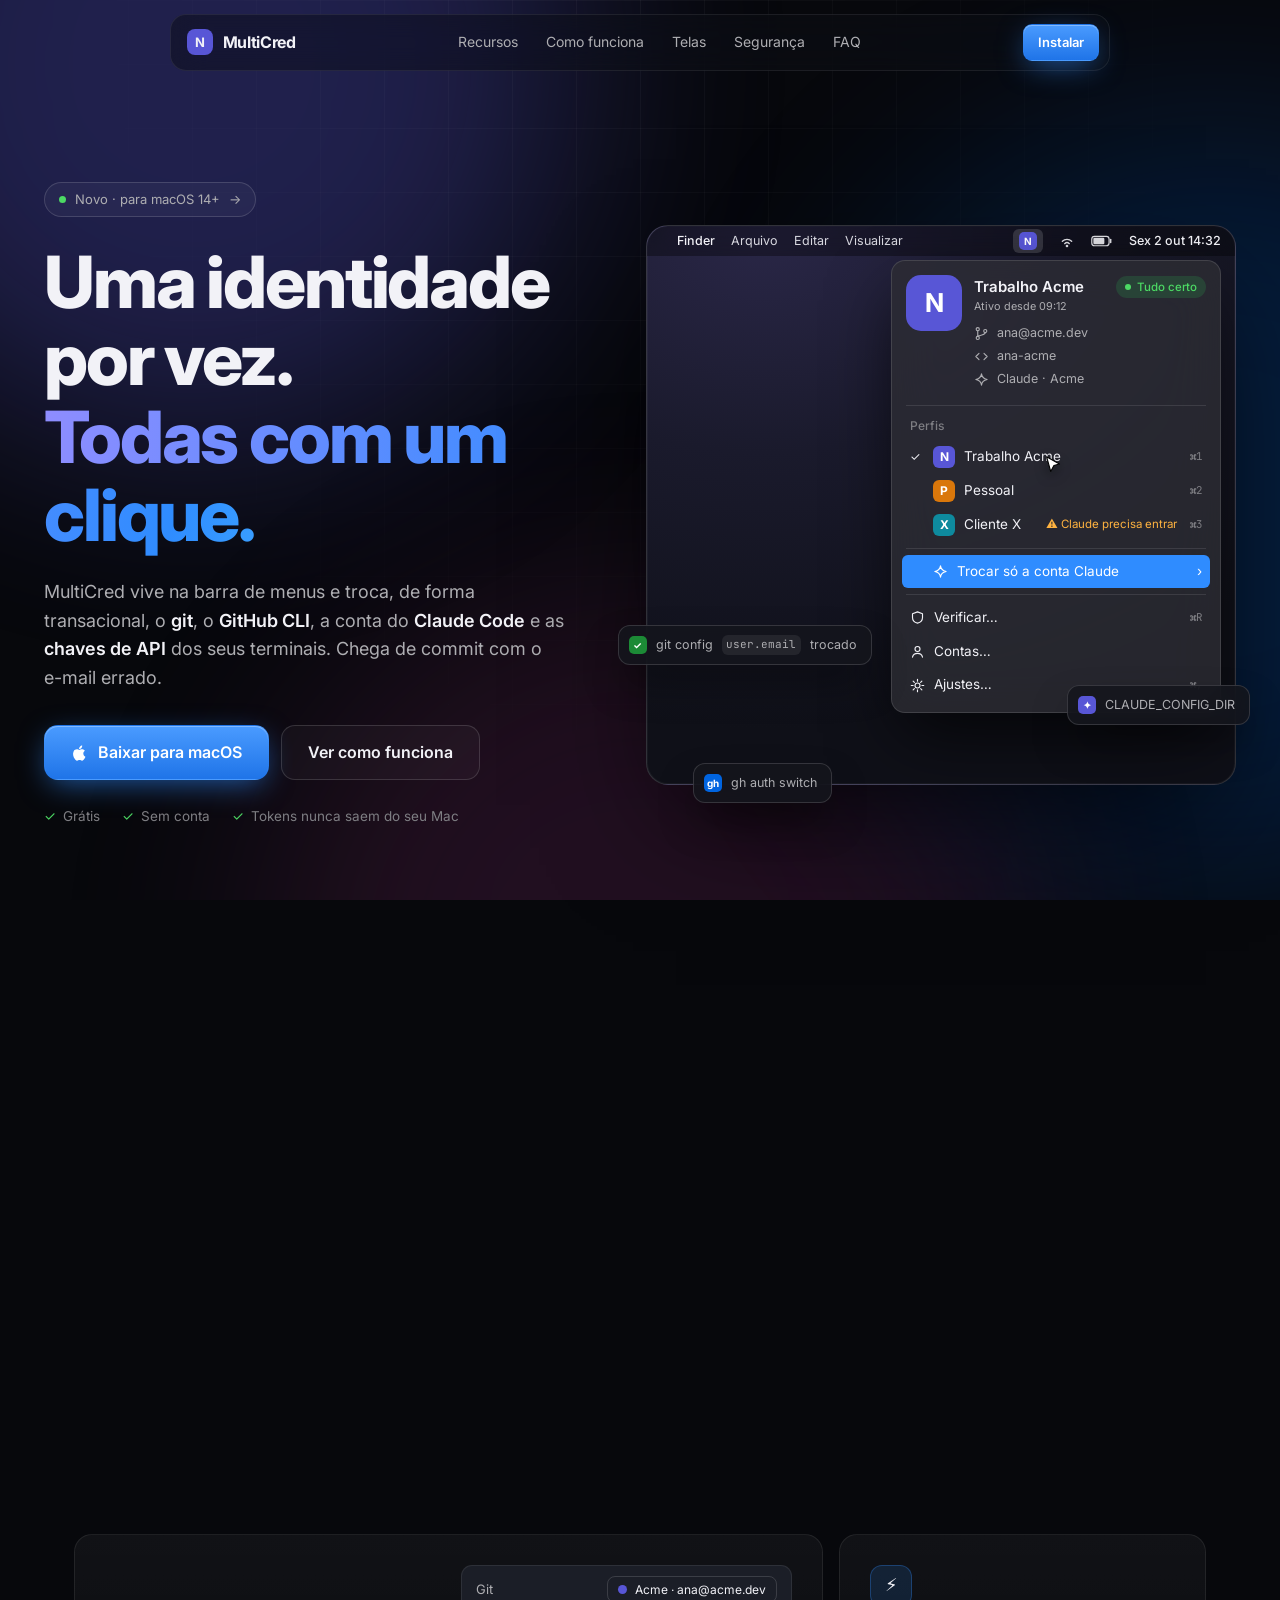
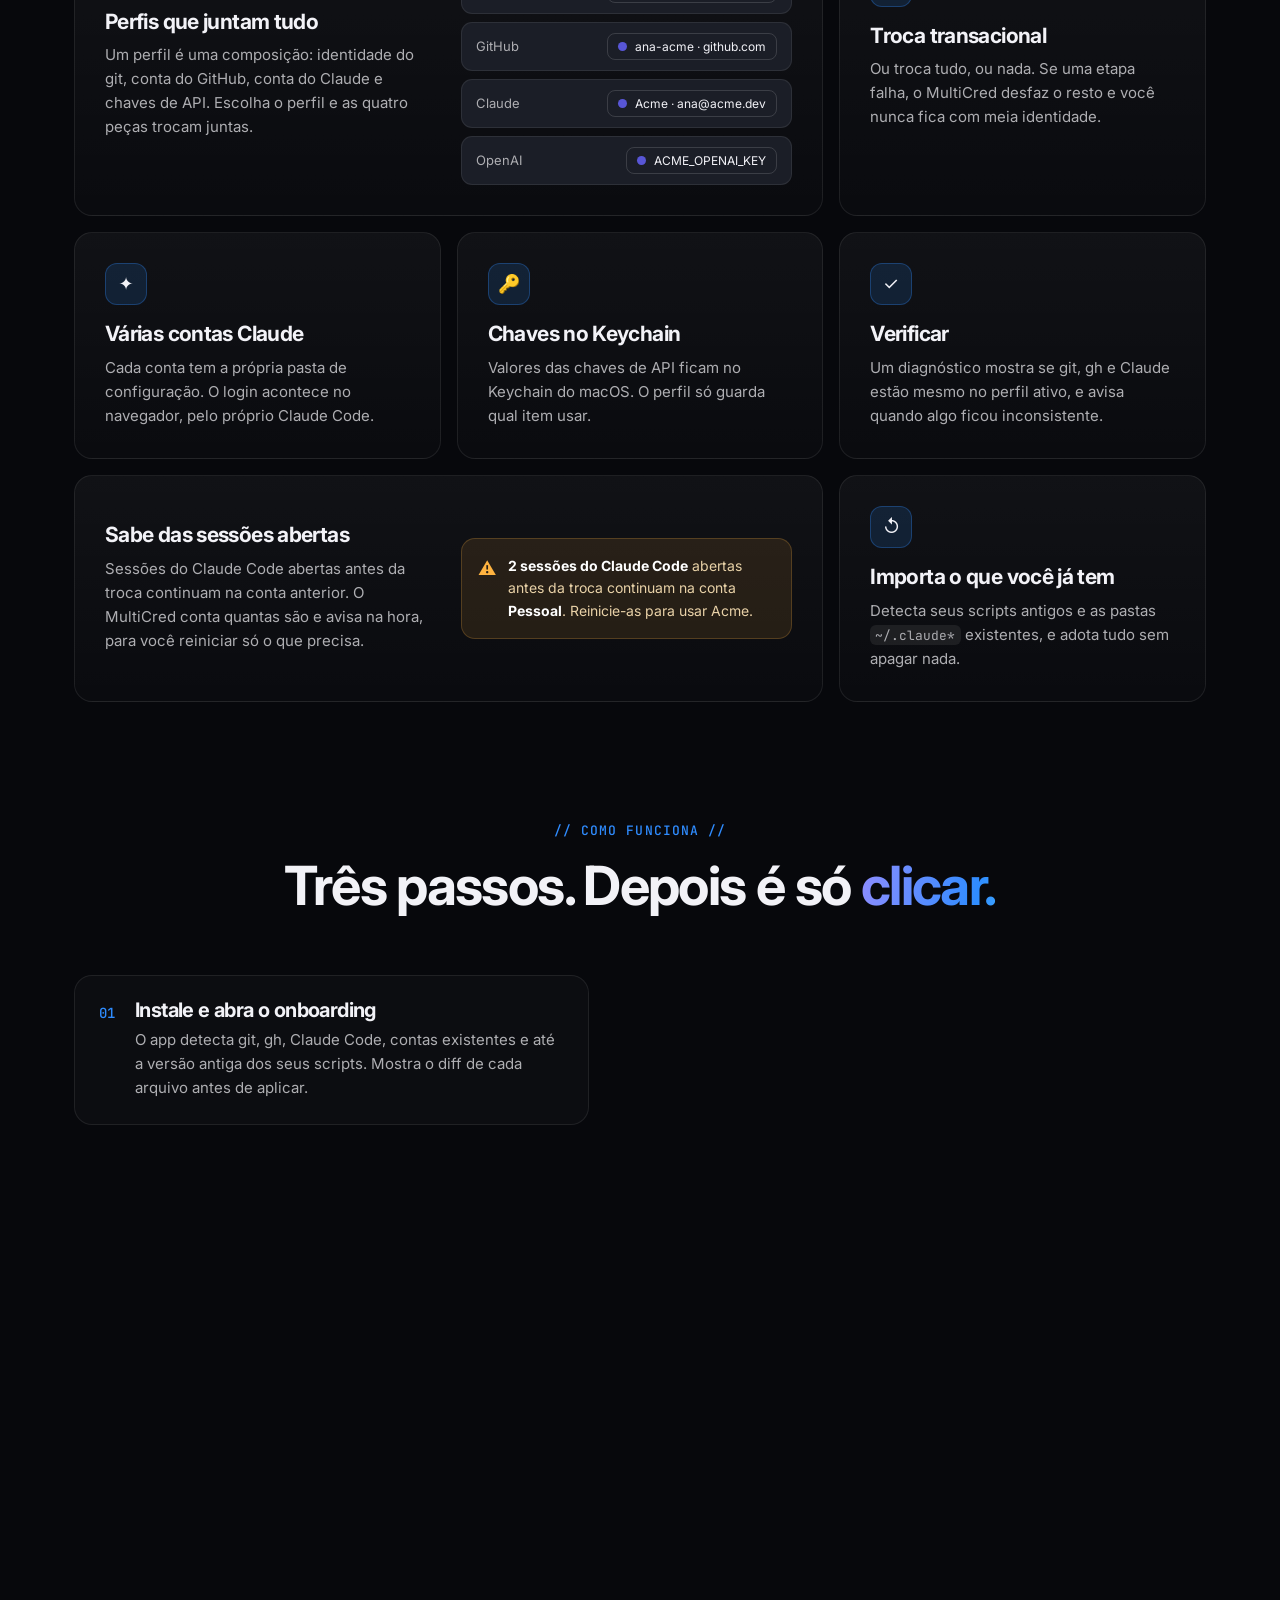
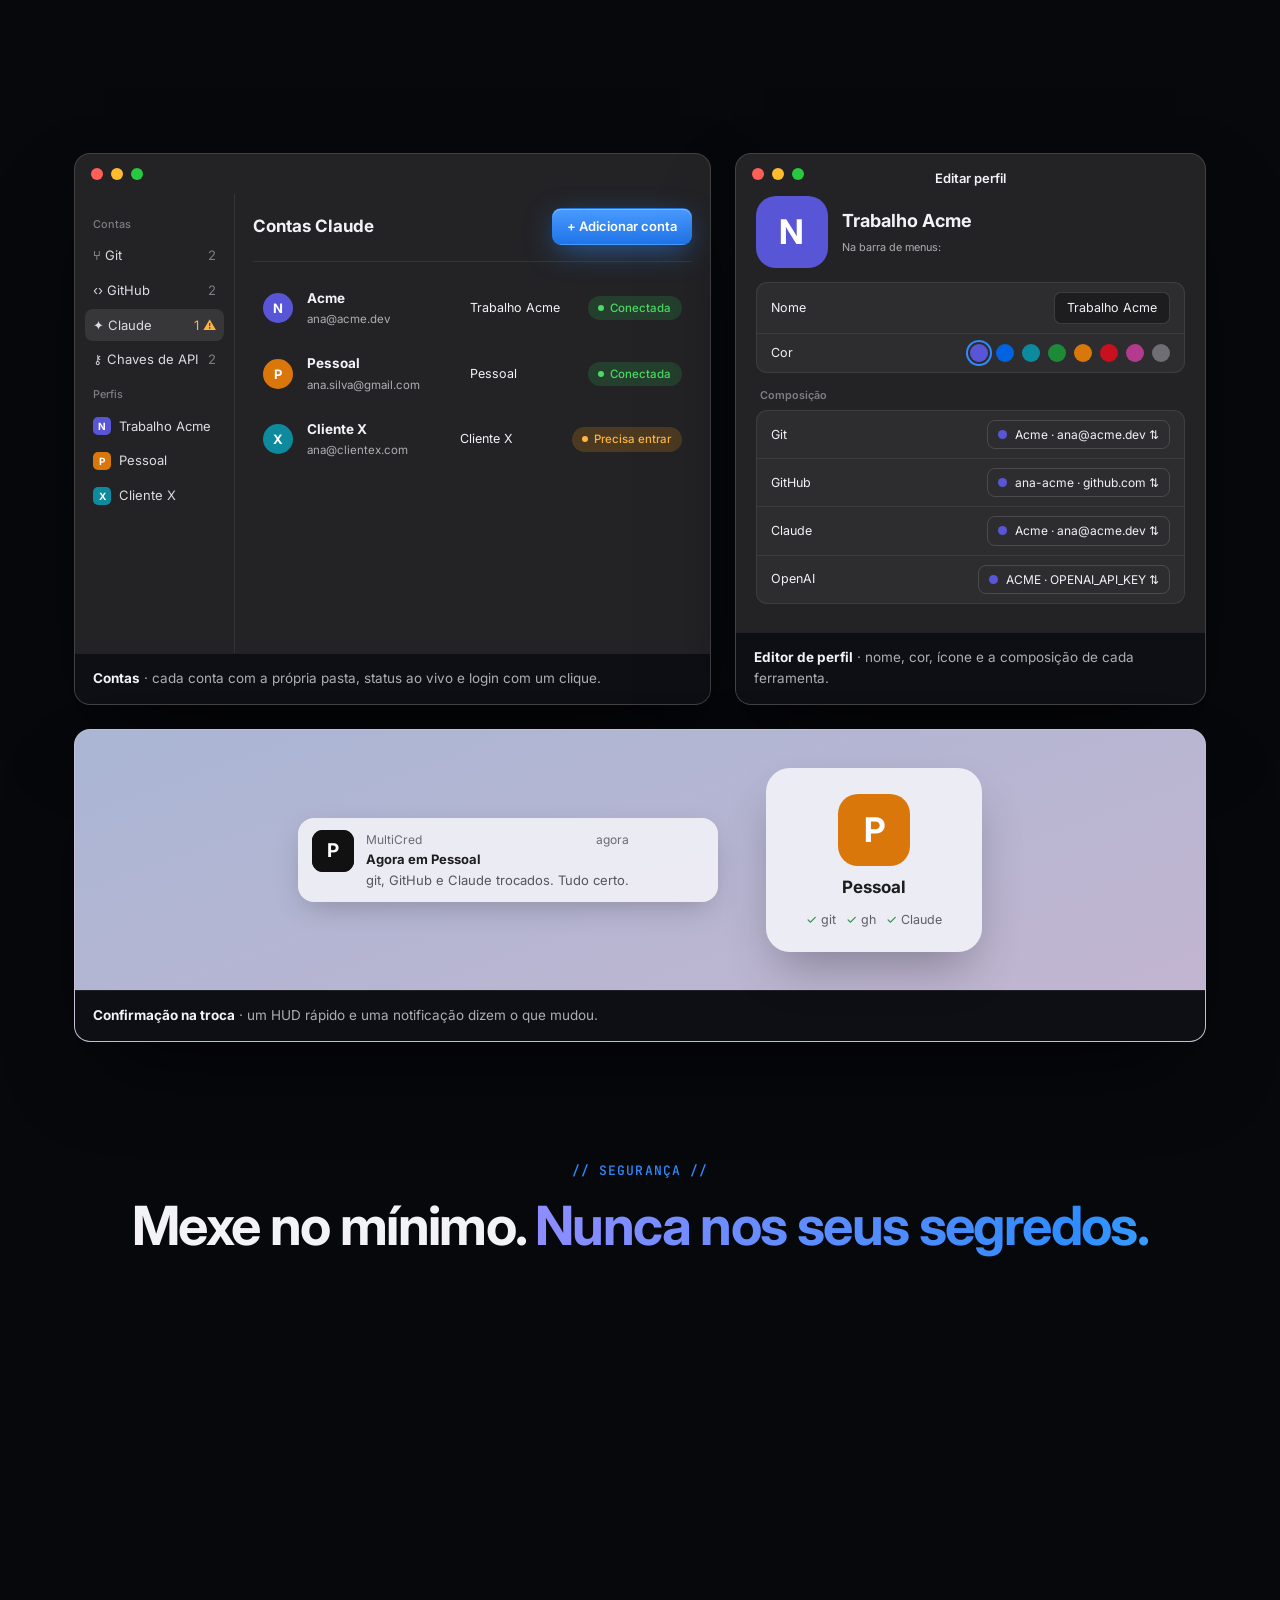
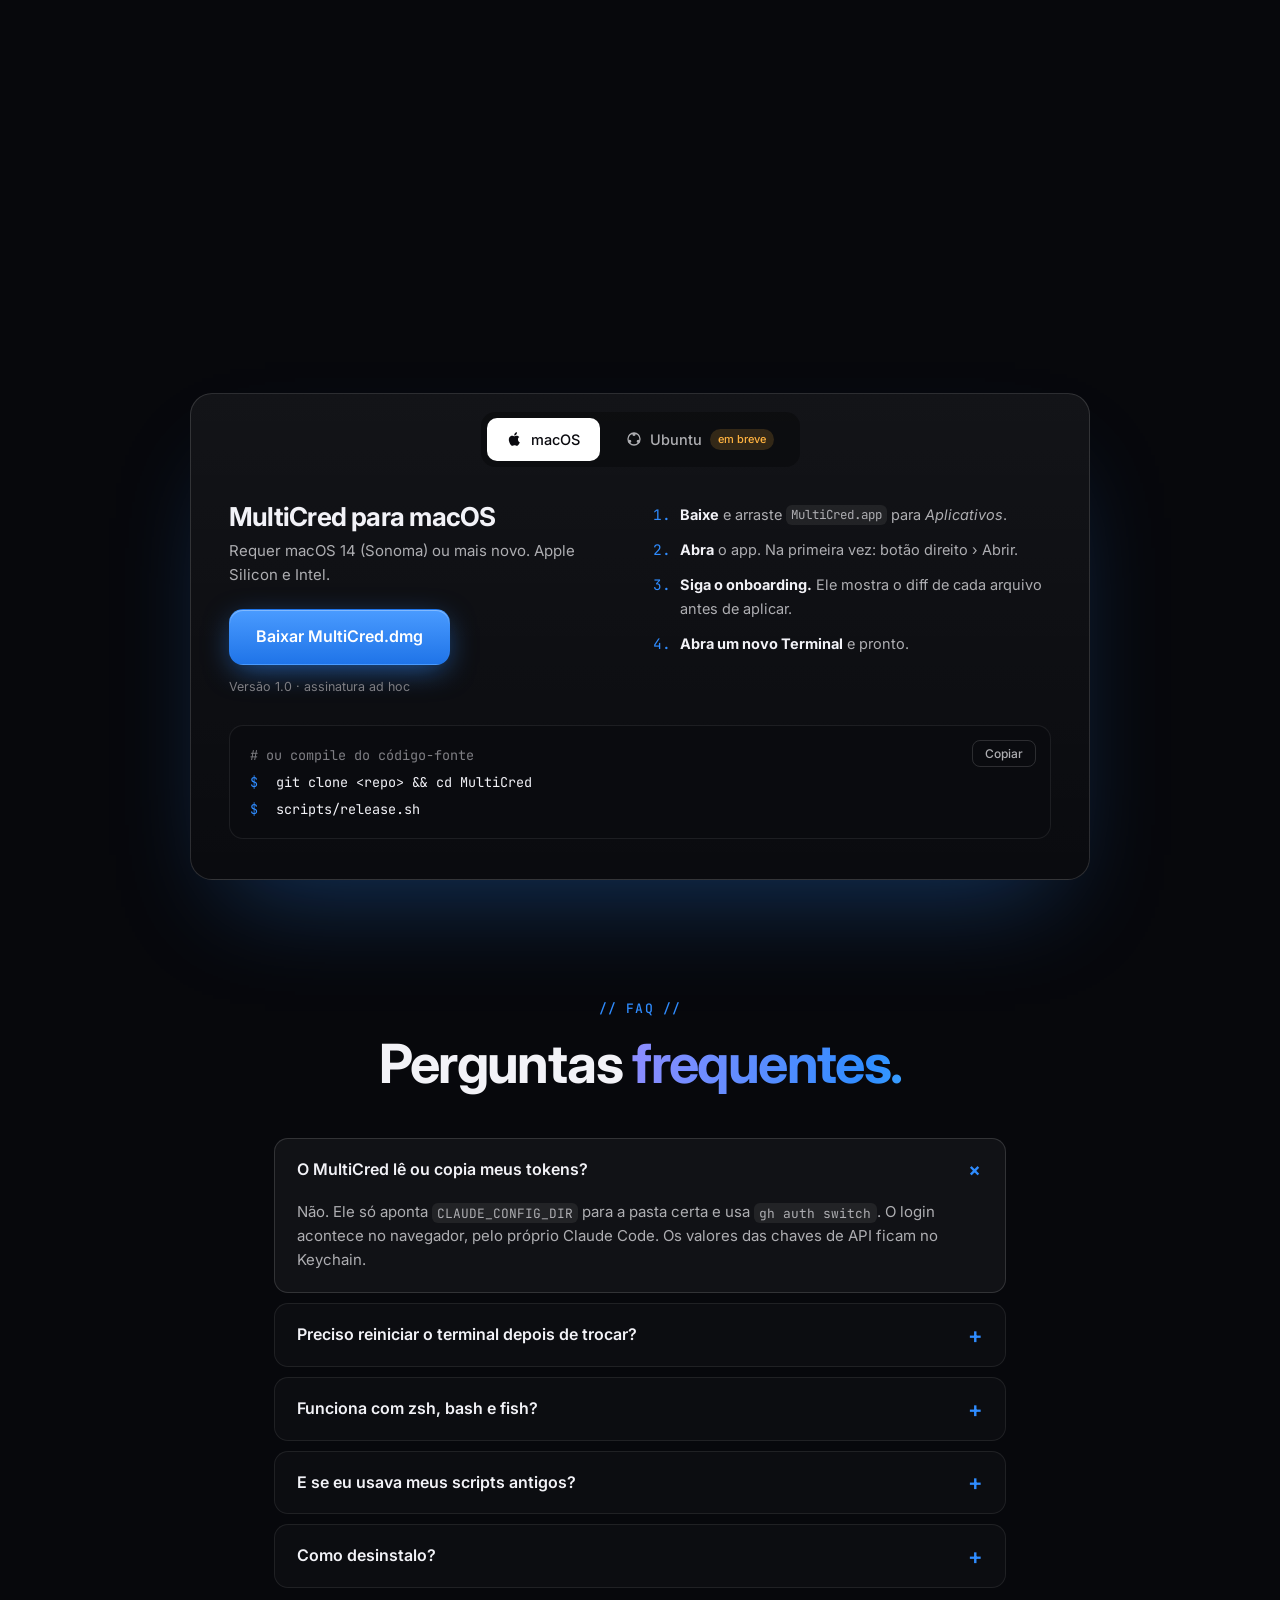
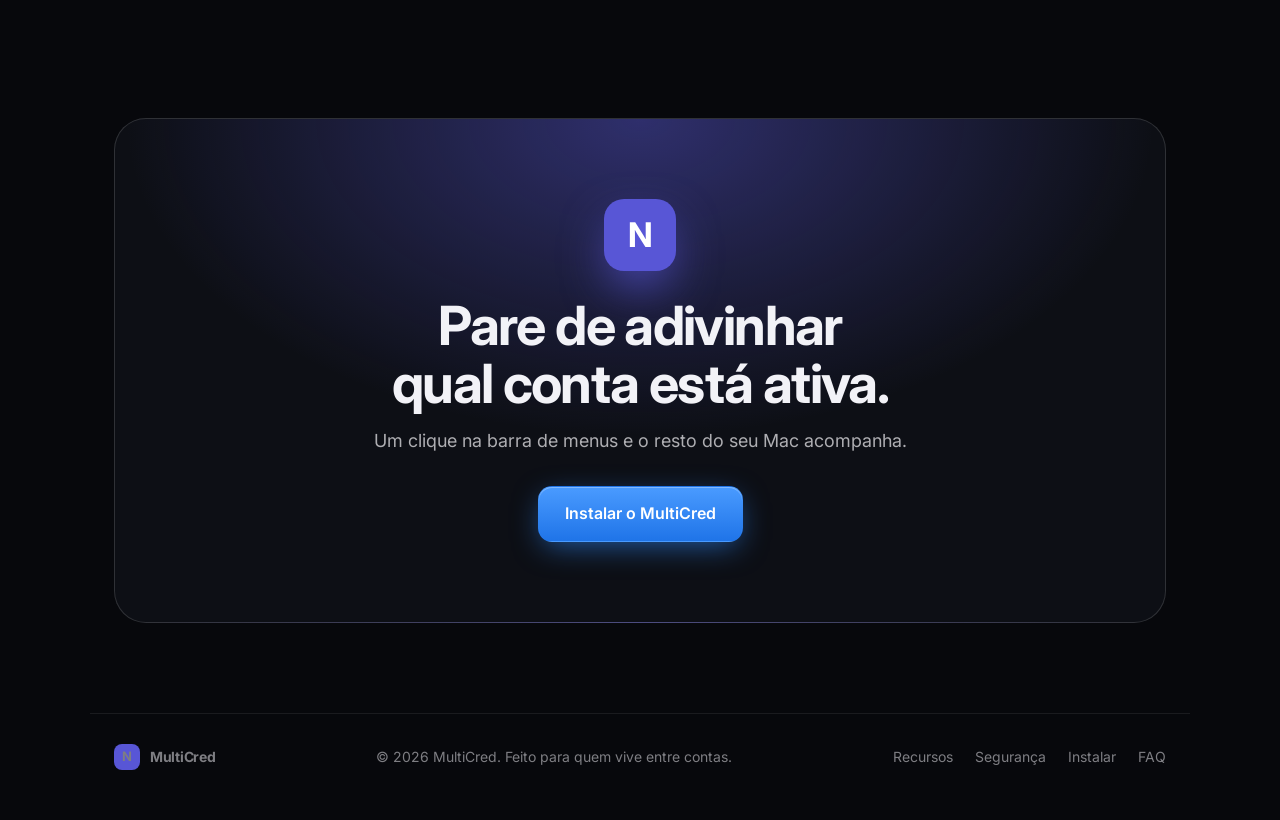
==== landing/v3-creative/index.html @ 0e68256b "Document dev-based PR flow, run CI on dev, only release from main" ====
<!doctype html>
<html lang="pt-BR">
<head>
<meta charset="utf-8">
<meta name="viewport" content="width=device-width, initial-scale=1">
<title>MultiCred — troque de identidade com um clique</title>
<meta name="description" content="App de barra de menus para macOS que troca, com um clique, o git, o GitHub CLI, o Claude Code e as chaves de API dos seus terminais.">
<meta name="theme-color" content="#07080c">
<link rel="icon" href="data:image/svg+xml,%3Csvg xmlns='http://www.w3.org/2000/svg' viewBox='0 0 32 32'%3E%3Crect width='32' height='32' rx='8' fill='%235856D6'/%3E%3Ctext x='16' y='22.5' font-family='Arial' font-weight='700' font-size='19' text-anchor='middle' fill='white'%3EM%3C/text%3E%3C/svg%3E">
<link rel="preconnect" href="https://fonts.googleapis.com">
<link rel="preconnect" href="https://fonts.gstatic.com" crossorigin>
<link href="https://fonts.googleapis.com/css2?family=Inter:wght@400;500;600;700;800&family=JetBrains+Mono:wght@400;500&display=swap" rel="stylesheet">
<link rel="stylesheet" href="styles.css">
</head>
<body>

<div class="aurora" aria-hidden="true"><i></i><i></i><i></i></div>
<div class="grid-bg" aria-hidden="true"></div>

<!-- NAV -->
<header class="nav" id="nav">
  <a class="brand" href="#top" aria-label="MultiCred">
    <span class="brand-mark" data-bind="badge">N</span>
    <span>MultiCred</span>
  </a>
  <nav class="nav-links" aria-label="Seções">
    <a href="#recursos">Recursos</a>
    <a href="#como-funciona">Como funciona</a>
    <a href="#telas">Telas</a>
    <a href="#seguranca">Segurança</a>
    <a href="#faq">FAQ</a>
  </nav>
  <a class="btn btn-sm btn-primary" href="#instalar">Instalar</a>
</header>

<main id="top">

<!-- HERO -->
<section class="hero">
  <div class="hero-copy reveal">
    <a class="pill" href="#instalar"><span class="dot"></span> Novo · para macOS 14+ <span class="arrow">→</span></a>
    <h1>Uma identidade por vez.<br><span class="grad">Todas com um clique.</span></h1>
    <p class="lead">MultiCred vive na barra de menus e troca, de forma transacional, o <b>git</b>, o <b>GitHub CLI</b>, a conta do <b>Claude Code</b> e as <b>chaves de API</b> dos seus terminais. Chega de commit com o e-mail errado.</p>
    <div class="cta-row">
      <a class="btn btn-primary btn-lg" href="#instalar"><svg width="18" height="18" viewBox="0 0 24 24" fill="currentColor" aria-hidden="true"><path d="M16.4 12.6c0-2.4 2-3.5 2.1-3.6-1.2-1.7-3-1.9-3.6-2-1.5-.2-3 .9-3.8.9-.8 0-2-.9-3.3-.9-1.7 0-3.3 1-4.2 2.5-1.8 3.1-.5 7.7 1.3 10.2.9 1.2 1.9 2.6 3.2 2.5 1.3-.1 1.8-.8 3.3-.8s2 .8 3.3.8c1.4 0 2.3-1.2 3.100-2.4 1-1.400 1.400-2.800 1.400-2.900-.1 0-2.800-1.100-2.800-4.300zM13.900 5.200c.7-.8 1.200-2 1-3.200-1 0-2.300.7-3 1.500-.7.700-1.200 1.900-1.100 3.100 1.200.1 2.400-.6 3.100-1.400z"/></svg> Baixar para macOS</a>
      <a class="btn btn-ghost btn-lg" href="#como-funciona">Ver como funciona</a>
    </div>
    <ul class="hero-meta">
      <li>Grátis</li><li>Sem conta</li><li>Tokens nunca saem do seu Mac</li>
    </ul>
  </div>

  <!-- Menubar mockup -->
  <div class="stage reveal" style="--d:.15s">
    <div class="desk" id="desk">
      <div class="menubar">
        <span class="mb-left"><b></b>Finder<span>Arquivo</span><span>Editar</span><span>Visualizar</span></span>
        <span class="mb-right">
          <span class="mb-item active" data-bind="badge-bg"><i class="badge sm" data-bind="badge">N</i></span>
          <svg width="16" height="16" viewBox="0 0 24 24" fill="none" stroke="currentColor" stroke-width="2" stroke-linecap="round"><path d="M5 12.5a10 10 0 0 1 14 0M8.5 16a5 5 0 0 1 7 0"/><circle cx="12" cy="19.5" r="1" fill="currentColor"/></svg>
          <svg width="22" height="16" viewBox="0 0 28 16" fill="none" stroke="currentColor"><rect x="1" y="2" width="22" height="12" rx="3.500" stroke-width="1.500"/><rect x="3" y="4" width="14" height="8" rx="1.500" fill="currentColor" stroke="none"/><path d="M25 6v4" stroke-width="2" stroke-linecap="round"/></svg>
          <span class="clock">Sex 2 out 14:32</span>
        </span>
      </div>

      <div class="menu" role="menu" aria-label="Menu do MultiCred (demonstração)">
        <div class="menu-head">
          <i class="badge lg" data-bind="badge">N</i>
          <div class="mh-info">
            <div class="mh-top"><b data-bind="name">Trabalho Acme</b><span class="ok"><i></i>Tudo certo</span></div>
            <small data-bind="since">Ativo desde 09:12</small>
            <ul class="mh-list">
              <li><svg viewBox="0 0 24 24"><circle cx="6" cy="5" r="2.500"/><circle cx="6" cy="19" r="2.500"/><circle cx="18" cy="8" r="2.500"/><path d="M6 7.500v9M18 10.500c0 4-6 3-12 6"/></svg><span data-bind="email">ana@acme.dev</span></li>
              <li><svg viewBox="0 0 24 24"><path d="m8 7-5 5 5 5M16 7l5 5-5 5"/></svg><span data-bind="gh">ana-acme</span></li>
              <li><svg viewBox="0 0 24 24"><path d="M12 3c.6 5 3.400 7.800 9 9-5.600 1.200-8.400 4-9 9-.6-5-3.400-7.800-9-9 5.600-1.200 8.400-4 9-9z"/></svg><span data-bind="claude">Claude · Acme</span></li>
            </ul>
          </div>
        </div>
        <div class="menu-sep"></div>
        <div class="menu-label">Perfis</div>
        <button class="mi" data-profile="0"><span class="chk">✓</span><i class="badge" style="--c:#5856D6">N</i><span class="mi-t">Trabalho Acme</span><kbd>⌘1</kbd></button>
        <button class="mi" data-profile="1"><span class="chk">✓</span><i class="badge" style="--c:#D9770B">P</i><span class="mi-t">Pessoal</span><kbd>⌘2</kbd></button>
        <button class="mi" data-profile="2"><span class="chk">✓</span><i class="badge" style="--c:#0E8A9E">X</i><span class="mi-t">Cliente X</span><em class="warn">⚠ Claude precisa entrar</em><kbd>⌘3</kbd></button>
        <div class="menu-sep"></div>
        <div class="mi hl"><svg viewBox="0 0 24 24"><path d="M12 3c.6 5 3.400 7.800 9 9-5.600 1.200-8.400 4-9 9-.6-5-3.400-7.800-9-9 5.600-1.200 8.400-4 9-9z"/></svg><span class="mi-t">Trocar só a conta Claude</span><span>›</span></div>
        <div class="menu-sep"></div>
        <div class="mi"><svg viewBox="0 0 24 24"><path d="M12 3 4 6v6c0 5 3.500 8 8 9 4.500-1 8-4 8-9V6z"/></svg><span class="mi-t">Verificar…</span><kbd>⌘R</kbd></div>
        <div class="mi"><svg viewBox="0 0 24 24"><circle cx="12" cy="8" r="4"/><path d="M4 21c1-4 4-6 8-6s7 2 8 6"/></svg><span class="mi-t">Contas…</span></div>
        <div class="mi"><svg viewBox="0 0 24 24"><circle cx="12" cy="12" r="4"/><path d="M12 2v3M12 19v3M2 12h3M19 12h3M5 5l2 2M17 17l2 2M5 19l2-2M17 7l2-2"/></svg><span class="mi-t">Ajustes…</span><kbd>⌘,</kbd></div>
      </div>

      <div class="hud" id="hud" aria-hidden="true">
        <i class="badge xl" data-bind="badge">N</i>
        <b data-bind="name">Trabalho Acme</b>
        <div class="hud-ticks"><span>✓ git</span><span>✓ gh</span><span>✓ Claude</span></div>
      </div>
      <div class="cursor" id="cursor" aria-hidden="true"><svg width="22" height="22" viewBox="0 0 24 24"><path d="M5 3l14 8-6 1.500L9.500 19z" fill="#fff" stroke="#000" stroke-width="1.200" stroke-linejoin="round"/></svg></div>
    </div>
    <div class="float f1"><i class="badge sm" style="--c:#1C8A36">✓</i> git config <code>user.email</code> trocado</div>
    <div class="float f2"><i class="badge sm" style="--c:#0064E0">gh</i> gh auth switch</div>
    <div class="float f3"><i class="badge sm" style="--c:#5856D6">✦</i> CLAUDE_CONFIG_DIR</div>
  </div>
</section>

<!-- MARQUEE -->
<section class="marquee reveal" aria-label="Integra com">
  <p>Troca em um só gesto, em tudo que você já usa</p>
  <div class="track">
    <div class="row">
      <span>git</span><span>GitHub CLI</span><span>Claude Code</span><span>OpenAI</span><span>Gemini</span><span>Keychain</span><span>zsh</span><span>bash</span><span>fish</span>
      <span>git</span><span>GitHub CLI</span><span>Claude Code</span><span>OpenAI</span><span>Gemini</span><span>Keychain</span><span>zsh</span><span>bash</span><span>fish</span>
    </div>
  </div>
</section>

<!-- STATS -->
<section class="stats reveal">
  <div><b data-count="1">0</b><span>clique para trocar tudo</span></div>
  <div><b data-count="4">0</b><span>ferramentas sincronizadas</span></div>
  <div><b data-count="0">0</b><span>tokens lidos ou copiados</span></div>
  <div><b data-count="157">0</b><span>testes automatizados</span></div>
</section>

<!-- FEATURES / BENTO -->
<section class="section" id="recursos">
  <div class="eyebrow reveal">// Recursos //</div>
  <h2 class="reveal">Tudo que muda quando você muda de contexto,<br><span class="grad">muda junto.</span></h2>

  <div class="bento">
    <article class="card span2 reveal spot">
      <div class="card-text">
        <h3>Perfis que juntam tudo</h3>
        <p>Um perfil é uma composição: identidade do git, conta do GitHub, conta do Claude e chaves de API. Escolha o perfil e as quatro peças trocam juntas.</p>
      </div>
      <div class="mini-compose">
        <div class="mc-row"><span>Git</span><em><i style="--c:#5856D6"></i> Acme · ana@acme.dev</em></div>
        <div class="mc-row"><span>GitHub</span><em><i style="--c:#5856D6"></i> ana-acme · github.com</em></div>
        <div class="mc-row"><span>Claude</span><em><i style="--c:#5856D6"></i> Acme · ana@acme.dev</em></div>
        <div class="mc-row"><span>OpenAI</span><em><i style="--c:#5856D6"></i> ACME_OPENAI_KEY</em></div>
      </div>
    </article>

    <article class="card reveal spot" style="--d:.08s">
      <div class="ico">⚡</div>
      <h3>Troca transacional</h3>
      <p>Ou troca tudo, ou nada. Se uma etapa falha, o MultiCred desfaz o resto e você nunca fica com meia identidade.</p>
    </article>

    <article class="card reveal spot" style="--d:.04s">
      <div class="ico">✦</div>
      <h3>Várias contas Claude</h3>
      <p>Cada conta tem a própria pasta de configuração. O login acontece no navegador, pelo próprio Claude Code.</p>
    </article>

    <article class="card reveal spot" style="--d:.08s">
      <div class="ico">🔑</div>
      <h3>Chaves no Keychain</h3>
      <p>Valores das chaves de API ficam no Keychain do macOS. O perfil só guarda qual item usar.</p>
    </article>

    <article class="card reveal spot" style="--d:.12s">
      <div class="ico">✓</div>
      <h3>Verificar</h3>
      <p>Um diagnóstico mostra se git, gh e Claude estão mesmo no perfil ativo, e avisa quando algo ficou inconsistente.</p>
    </article>

    <article class="card span2 reveal spot">
      <div class="card-text">
        <h3>Sabe das sessões abertas</h3>
        <p>Sessões do Claude Code abertas antes da troca continuam na conta anterior. O MultiCred conta quantas são e avisa na hora, para você reiniciar só o que precisa.</p>
      </div>
      <div class="mini-warn"><span>⚠</span><p><b>2 sessões do Claude Code</b> abertas antes da troca continuam na conta <b>Pessoal</b>. Reinicie-as para usar Acme.</p></div>
    </article>
    <article class="card reveal spot" style="--d:.12s">
      <div class="ico">↺</div>
      <h3>Importa o que você já tem</h3>
      <p>Detecta seus scripts antigos e as pastas <code>~/.claude*</code> existentes, e adota tudo sem apagar nada.</p>
    </article>
  </div>
</section>

<!-- HOW IT WORKS -->
<section class="section" id="como-funciona">
  <div class="eyebrow reveal">// Como funciona //</div>
  <h2 class="reveal">Três passos. Depois é só <span class="grad">clicar.</span></h2>

  <div class="steps">
    <div class="steps-list">
      <div class="step reveal" data-step="0">
        <span class="n">01</span>
        <div><h3>Instale e abra o onboarding</h3><p>O app detecta git, gh, Claude Code, contas existentes e até a versão antiga dos seus scripts. Mostra o diff de cada arquivo antes de aplicar.</p></div>
      </div>
      <div class="step reveal" data-step="1" style="--d:.06s">
        <span class="n">02</span>
        <div><h3>Monte seus perfis</h3><p>Dê nome, cor e ícone. Escolha qual git, GitHub, Claude e chave de API entram em cada perfil.</p></div>
      </div>
      <div class="step reveal" data-step="2" style="--d:.12s">
        <span class="n">03</span>
        <div><h3>Troque na barra de menus</h3><p>Clique no perfil ou use <kbd>⌘1</kbd> <kbd>⌘2</kbd> <kbd>⌘3</kbd>. Abra um terminal novo e tudo já está na identidade certa.</p></div>
      </div>
    </div>

    <div class="term reveal" style="--d:.1s">
      <div class="term-bar"><i></i><i></i><i></i><span>zsh — ~/projetos</span></div>
      <div class="term-body" id="term" aria-live="off">
        <p><span class="pr">❯</span> git config user.email</p>
        <p class="out" data-bind="email">ana@acme.dev</p>
        <p><span class="pr">❯</span> gh auth status</p>
        <p class="out"><span class="g">✓</span> Logged in as <b data-bind="gh">ana-acme</b></p>
        <p><span class="pr">❯</span> echo $CLAUDE_CONFIG_DIR</p>
        <p class="out" data-bind="dir">~/.claude-acme</p>
        <p><span class="pr">❯</span> <span class="caret"></span></p>
      </div>
      <div class="term-tabs" role="tablist" aria-label="Escolher perfil na demonstração">
        <button data-profile="0" class="tab"><i style="--c:#5856D6"></i>Trabalho</button>
        <button data-profile="1" class="tab"><i style="--c:#D9770B"></i>Pessoal</button>
        <button data-profile="2" class="tab"><i style="--c:#0E8A9E"></i>Cliente X</button>
      </div>
    </div>
  </div>
</section>

<!-- SCREENS -->
<section class="section" id="telas">
  <div class="eyebrow reveal">// As telas //</div>
  <h2 class="reveal">Nativo, rápido e <span class="grad">com cara de Mac.</span></h2>
  <p class="sub reveal">Uma janela só, que avança e volta. Nada de sheets ou janelas soltas para cada passo.</p>

  <div class="shots">
    <!-- Contas -->
    <figure class="win tilt reveal">
      <div class="win-bar"><i class="r"></i><i class="y"></i><i class="g"></i></div>
      <div class="win-body contas">
        <aside>
          <small>Contas</small>
          <a>⑂ Git <em>2</em></a><a>‹› GitHub <em>2</em></a><a class="on">✦ Claude <em class="w">1 ⚠</em></a><a>⚷ Chaves de API <em>2</em></a>
          <small>Perfis</small>
          <a><i class="badge sm" style="--c:#5856D6">N</i> Trabalho Acme</a><a><i class="badge sm" style="--c:#D9770B">P</i> Pessoal</a><a><i class="badge sm" style="--c:#0E8A9E">X</i> Cliente X</a>
        </aside>
        <section>
          <header><b>Contas Claude</b><span class="btn btn-sm btn-primary">+ Adicionar conta</span></header>
          <div class="trow"><i class="av" style="--c:#5856D6">N</i><div><b>Acme</b><small>ana@acme.dev</small></div><span>Trabalho Acme</span><code>claude/acme</code><span class="st ok"><i></i>Conectada</span></div>
          <div class="trow"><i class="av" style="--c:#D9770B">P</i><div><b>Pessoal</b><small>ana.silva@gmail.com</small></div><span>Pessoal</span><code>claude/pessoal</code><span class="st ok"><i></i>Conectada</span></div>
          <div class="trow"><i class="av" style="--c:#0E8A9E">X</i><div><b>Cliente X</b><small>ana@clientex.com</small></div><span>Cliente X</span><code>claude/cliente-x</code><span class="st warn"><i></i>Precisa entrar</span></div>
        </section>
      </div>
      <figcaption><b>Contas</b> · cada conta com a própria pasta, status ao vivo e login com um clique.</figcaption>
    </figure>

    <!-- Editor -->
    <figure class="win tilt reveal" style="--d:.1s">
      <div class="win-bar"><i class="r"></i><i class="y"></i><i class="g"></i><span>Editar perfil</span></div>
      <div class="win-body editor">
        <div class="ed-head"><i class="badge xl" style="--c:#5856D6">N</i><div><b>Trabalho Acme</b><small>Na barra de menus:</small></div></div>
        <div class="ed-group">
          <div class="ed-row"><span>Nome</span><em class="field">Trabalho Acme</em></div>
          <div class="ed-row"><span>Cor</span><div class="swatches"><i style="--c:#5856D6" class="sel"></i><i style="--c:#0064E0"></i><i style="--c:#0E8A9E"></i><i style="--c:#1C8A36"></i><i style="--c:#D9770B"></i><i style="--c:#C8101E"></i><i style="--c:#B23A8F"></i><i style="--c:#6E6E73"></i></div></div>
        </div>
        <small class="ed-label">Composição</small>
        <div class="ed-group">
          <div class="ed-row"><span>Git</span><em class="sel-box"><i style="--c:#5856D6"></i>Acme · ana@acme.dev ⇅</em></div>
          <div class="ed-row"><span>GitHub</span><em class="sel-box"><i style="--c:#5856D6"></i>ana-acme · github.com ⇅</em></div>
          <div class="ed-row"><span>Claude</span><em class="sel-box"><i style="--c:#5856D6"></i>Acme · ana@acme.dev ⇅</em></div>
          <div class="ed-row"><span>OpenAI</span><em class="sel-box"><i style="--c:#5856D6"></i>ACME · OPENAI_API_KEY ⇅</em></div>
        </div>
      </div>
      <figcaption><b>Editor de perfil</b> · nome, cor, ícone e a composição de cada ferramenta.</figcaption>
    </figure>

    <!-- HUD -->
    <figure class="win hudshot tilt reveal" style="--d:.2s">
      <div class="hud-demo">
        <div class="notif"><i class="badge lg" style="--c:#D9770B">P</i><div><small>MultiCred <em>agora</em></small><b>Agora em Pessoal</b><span>git, GitHub e Claude trocados. Tudo certo.</span></div></div>
        <div class="hud-card"><i class="badge xl" style="--c:#D9770B">P</i><b>Pessoal</b><div class="hud-ticks"><span>✓ git</span><span>✓ gh</span><span>✓ Claude</span></div></div>
      </div>
      <figcaption><b>Confirmação na troca</b> · um HUD rápido e uma notificação dizem o que mudou.</figcaption>
    </figure>
  </div>
</section>

<!-- SECURITY -->
<section class="section" id="seguranca">
  <div class="eyebrow reveal">// Segurança //</div>
  <h2 class="reveal">Mexe no mínimo. <span class="grad">Nunca nos seus segredos.</span></h2>

  <div class="sec-grid">
    <div class="card reveal">
      <h3><span class="tick">✓</span> O que o app altera</h3>
      <ul class="clean">
        <li>Um bloco marcado <code># >>> MultiCred >>></code> no fim do <code>~/.zshrc</code>, bash e gitconfig</li>
        <li>A conta ativa do <code>gh</code>, via <code>gh auth switch</code></li>
        <li><code>CLAUDE_CONFIG_DIR</code> para apps gráficos</li>
        <li>Itens <code>app.multicred.apikey</code> no Keychain</li>
      </ul>
    </div>
    <div class="card reveal" style="--d:.08s">
      <h3><span class="tick no">✕</span> O que nunca toca</h3>
      <ul class="clean">
        <li>Tokens do Claude Code e do gh</li>
        <li>O conteúdo das pastas <code>~/.claude*</code></li>
        <li>O <code>hosts.yml</code> do gh (só via <code>gh</code>)</li>
        <li>Qualquer linha dos seus arquivos fora do bloco do MultiCred</li>
      </ul>
    </div>
    <div class="card span2 reveal" style="--d:.12s">
      <h3>🔒 Desinstalação limpa</h3>
      <p>Ajustes › Desinstalar remove só os blocos, o arquivo do fish, a variável do launchd, as chaves do Keychain e a pasta do app. Os backups vão para <code>MultiCred-backups-&lt;data&gt;</code> e suas contas continuam logadas nas próprias ferramentas.</p>
    </div>
  </div>
</section>

<!-- INSTALL -->
<section class="section" id="instalar">
  <div class="eyebrow reveal">// Instalação //</div>
  <h2 class="reveal">Instale em <span class="grad">menos de um minuto.</span></h2>

  <div class="install reveal">
    <div class="os-tabs" role="tablist">
      <button class="os on" role="tab" data-os="mac" aria-selected="true">
        <svg width="16" height="16" viewBox="0 0 24 24" fill="currentColor" aria-hidden="true"><path d="M16.4 12.6c0-2.4 2-3.5 2.1-3.6-1.2-1.7-3-1.9-3.6-2-1.5-.2-3 .9-3.8.9-.8 0-2-.9-3.3-.9-1.7 0-3.3 1-4.2 2.5-1.8 3.1-.5 7.7 1.3 10.2.9 1.2 1.9 2.6 3.2 2.5 1.3-.1 1.8-.8 3.3-.8s2 .8 3.3.8c1.4 0 2.3-1.2 3.1-2.4 1-1.4 1.4-2.8 1.4-2.9-.1 0-2.8-1.1-2.8-4.3zM13.9 5.2c.7-.8 1.2-2 1-3.2-1 0-2.300.7-3 1.500-.7.700-1.200 1.900-1.100 3.100 1.200.1 2.400-.6 3.100-1.400z"/></svg> macOS</button>
      <button class="os" role="tab" data-os="ubuntu" aria-selected="false">
        <svg width="16" height="16" viewBox="0 0 24 24" fill="none" stroke="currentColor" stroke-width="2" aria-hidden="true"><circle cx="12" cy="12" r="9"/><circle cx="12" cy="5" r="1.500" fill="currentColor"/><circle cx="5.500" cy="15.500" r="1.500" fill="currentColor"/><circle cx="18.500" cy="15.500" r="1.500" fill="currentColor"/></svg> Ubuntu <em>em breve</em></button>
    </div>

    <div class="os-panel on" id="os-mac">
      <div class="inst-left">
        <h3>MultiCred para macOS</h3>
        <p>Requer macOS 14 (Sonoma) ou mais novo. Apple Silicon e Intel.</p>
        <a class="btn btn-primary btn-lg" href="#" id="dl-mac">Baixar MultiCred.dmg</a>
        <small>Versão 1.0 · assinatura ad hoc</small>
      </div>
      <ol class="inst-steps">
        <li><b>Baixe</b> e arraste <code>MultiCred.app</code> para <em>Aplicativos</em>.</li>
        <li><b>Abra</b> o app. Na primeira vez: botão direito › Abrir.</li>
        <li><b>Siga o onboarding.</b> Ele mostra o diff de cada arquivo antes de aplicar.</li>
        <li><b>Abra um novo Terminal</b> e pronto.</li>
      </ol>
      <div class="code" data-copy="scripts/release.sh">
        <span># ou compile do código-fonte</span>
        <code><i>$</i> git clone &lt;repo&gt; &amp;&amp; cd MultiCred</code>
        <code><i>$</i> scripts/release.sh</code>
        <button class="copy" aria-label="Copiar comando">Copiar</button>
      </div>
    </div>

    <div class="os-panel" id="os-ubuntu">
      <div class="inst-left">
        <h3>MultiCred para Ubuntu</h3>
        <p>A versão para Linux está a caminho: ícone na bandeja e a mesma troca de git, gh, Claude e chaves.</p>
        <form class="wait" id="wait" novalidate>
          <input type="email" placeholder="seu@email.com" aria-label="E-mail para ser avisado" required>
          <button class="btn btn-primary">Me avise</button>
        </form>
        <small id="wait-msg">Sem spam. Um e-mail quando lançar.</small>
      </div>
      <div class="code" data-copy="sudo apt install multicred">
        <span># previsão, ainda não disponível</span>
        <code><i>$</i> sudo apt install multicred</code>
        <code><i>$</i> multicred switch pessoal</code>
        <button class="copy" aria-label="Copiar comando">Copiar</button>
      </div>
    </div>
  </div>
</section>

<!-- FAQ -->
<section class="section narrow" id="faq">
  <div class="eyebrow reveal">// FAQ //</div>
  <h2 class="reveal">Perguntas <span class="grad">frequentes.</span></h2>
  <div class="faq reveal">
    <details open><summary>O MultiCred lê ou copia meus tokens?</summary><p>Não. Ele só aponta <code>CLAUDE_CONFIG_DIR</code> para a pasta certa e usa <code>gh auth switch</code>. O login acontece no navegador, pelo próprio Claude Code. Os valores das chaves de API ficam no Keychain.</p></details>
    <details><summary>Preciso reiniciar o terminal depois de trocar?</summary><p>Abra um novo Terminal. Sessões do Claude Code já abertas continuam na conta anterior, e o app avisa quantas são.</p></details>
    <details><summary>Funciona com zsh, bash e fish?</summary><p>Sim. O app detecta o shell ativo e mostra os arquivos reais que vai alterar antes de aplicar.</p></details>
    <details><summary>E se eu usava meus scripts antigos?</summary><p>O onboarding detecta a versão antiga, oferece remover as linhas e importa as suas configurações.</p></details>
    <details><summary>Como desinstalo?</summary><p>Ajustes › Desinstalar. Só os blocos marcados são removidos e os backups ficam salvos numa pasta com a data.</p></details>
  </div>
</section>

<!-- FINAL CTA -->
<section class="final reveal">
  <div class="final-card">
    <i class="badge xl" data-bind="badge">N</i>
    <h2>Pare de adivinhar<br>qual conta está ativa.</h2>
    <p>Um clique na barra de menus e o resto do seu Mac acompanha.</p>
    <a class="btn btn-primary btn-lg" href="#instalar">Instalar o MultiCred</a>
  </div>
</section>
</main>

<footer class="footer">
  <div class="brand"><span class="brand-mark" data-bind="badge">N</span><span>MultiCred</span></div>
  <p>© 2026 MultiCred. Feito para quem vive entre contas.</p>
  <nav><a href="#recursos">Recursos</a><a href="#seguranca">Segurança</a><a href="#instalar">Instalar</a><a href="#faq">FAQ</a></nav>
</footer>

<script src="script.js"></script>
</body>
</html>
---- landing/v3-creative/styles.css ----
:root {
  --bg: #07080c;
  --bg2: #0d0f15;
  --panel: #14161d;
  --panel2: #1b1e27;
  --line: rgba(255, 255, 255, .08);
  --line2: rgba(255, 255, 255, .14);
  --text: #f2f2f7;
  --text2: #aeaeb2;
  --text3: #7e7e83;
  --accent: #2f8cff;
  --indigo: #5856d6;
  --green: #4cd964;
  --orange: #ffb340;
  --red: #ff6961;
  --prof: #5856d6;
  --radius: 18px;
  --ease: cubic-bezier(.2, .7, .2, 1);
  --mono: "JetBrains Mono", "SF Mono", ui-monospace, monospace;
}

* { box-sizing: border-box; margin: 0; padding: 0; }
html { scroll-behavior: smooth; scroll-padding-top: 90px; }
body {
  background: var(--bg);
  color: var(--text);
  font: 400 16px/1.6 Inter, -apple-system, "SF Pro Text", system-ui, sans-serif;
  -webkit-font-smoothing: antialiased;
  overflow-x: hidden;
}
a { color: inherit; text-decoration: none; }
button { font: inherit; color: inherit; background: none; border: 0; cursor: pointer; }
code, kbd { font-family: var(--mono); }
code { font-size: .86em; background: rgba(255, 255, 255, .07); padding: .12em .4em; border-radius: 6px; }
kbd { font-size: .8em; color: var(--text3); }
::selection { background: var(--accent); color: #fff; }
:focus-visible { outline: 2px solid var(--accent); outline-offset: 3px; border-radius: 8px; }

/* ---------- Background ---------- */
.aurora { position: fixed; inset: 0; z-index: -2; overflow: hidden; pointer-events: none; }
.aurora i { position: absolute; width: 60vmax; height: 60vmax; border-radius: 50%; filter: blur(110px); opacity: .32; transition: background 1.2s; will-change: transform; }
.aurora i:nth-child(1) { background: var(--prof); top: -25vmax; left: -15vmax; animation: drift1 22s ease-in-out infinite alternate; }
.aurora i:nth-child(2) { background: #0064e0; top: 10vmax; right: -25vmax; opacity: .22; animation: drift2 28s ease-in-out infinite alternate; }
.aurora i:nth-child(3) { background: #b23a8f; bottom: -35vmax; left: 20vmax; opacity: .16; animation: drift1 34s ease-in-out infinite alternate-reverse; }
@keyframes drift1 { to { transform: translate(8vmax, 10vmax) scale(1.15); } }
@keyframes drift2 { to { transform: translate(-10vmax, 8vmax) scale(.9); } }
.grid-bg {
  position: fixed; inset: 0; z-index: -1; pointer-events: none;
  background-image: linear-gradient(var(--line) 1px, transparent 1px), linear-gradient(90deg, var(--line) 1px, transparent 1px);
  background-size: 64px 64px;
  mask-image: radial-gradient(ellipse at 50% 0%, #000 0%, transparent 70%);
  -webkit-mask-image: radial-gradient(ellipse at 50% 0%, #000 0%, transparent 70%);
  opacity: .5;
}

/* ---------- Shared ---------- */
.badge {
  --c: var(--prof);
  display: inline-grid; place-items: center; flex: none;
  width: 22px; height: 22px; border-radius: 6px; background: var(--c);
  color: #fff; font: 700 12px/1 Inter, sans-serif; font-style: normal;
  transition: background .5s var(--ease), transform .4s var(--ease);
}
.badge.sm { width: 18px; height: 18px; border-radius: 5px; font-size: 10px; }
.badge.lg { width: 56px; height: 56px; border-radius: 15px; font-size: 26px; }
.badge.xl { width: 72px; height: 72px; border-radius: 20px; font-size: 34px; }
[data-bind="badge"] { --c: var(--prof); }

.grad {
  background: linear-gradient(100deg, #8f8dff 0%, #2f8cff 40%, #5ee0ff 70%, #8f8dff 100%);
  background-size: 220% 100%;
  -webkit-background-clip: text; background-clip: text; color: transparent;
  animation: shimmer 7s linear infinite;
}
@keyframes shimmer { to { background-position: -220% 0; } }

.btn {
  display: inline-flex; align-items: center; justify-content: center; gap: 9px;
  padding: 11px 20px; border-radius: 12px; font-weight: 600; font-size: 15px;
  border: 1px solid transparent; transition: transform .25s var(--ease), box-shadow .25s, background .25s, border-color .25s;
}
.btn-sm { padding: 7px 14px; font-size: 13px; border-radius: 9px; }
.btn-lg { padding: 14px 26px; font-size: 16px; border-radius: 14px; }
.btn-primary { background: linear-gradient(180deg, #4a9bff, #1f74e8); color: #fff; box-shadow: 0 8px 30px -6px rgba(47, 140, 255, .65), inset 0 1px 0 rgba(255, 255, 255, .3); }
.btn-primary:hover { transform: translateY(-2px); box-shadow: 0 14px 38px -6px rgba(47, 140, 255, .8), inset 0 1px 0 rgba(255, 255, 255, .3); }
.btn-ghost { border-color: var(--line2); background: rgba(255, 255, 255, .03); }
.btn-ghost:hover { background: rgba(255, 255, 255, .08); transform: translateY(-2px); }

.section { max-width: 1180px; margin: 0 auto; padding: 120px 24px 0; text-align: center; }
.section.narrow { max-width: 780px; }
.eyebrow { font: 500 13px var(--mono); color: var(--accent); letter-spacing: .08em; text-transform: uppercase; margin-bottom: 18px; }
h1, h2, h3 { letter-spacing: -.03em; line-height: 1.08; }
h2 { font-size: clamp(32px, 5vw, 54px); font-weight: 700; margin-bottom: 18px; text-wrap: balance; }
.sub { color: var(--text2); max-width: 560px; margin: 0 auto; font-size: 18px; }

.reveal { opacity: 0; transform: translateY(32px); transition: opacity .9s var(--ease) var(--d, 0s), transform .9s var(--ease) var(--d, 0s); }
.reveal.in { opacity: 1; transform: none; }

/* ---------- Nav ---------- */
.nav {
  position: fixed; top: 14px; left: 50%; transform: translateX(-50%); z-index: 50;
  width: min(940px, calc(100% - 24px)); display: flex; align-items: center; justify-content: space-between; gap: 16px;
  padding: 9px 10px 9px 16px; border-radius: 16px; border: 1px solid var(--line);
  background: rgba(13, 15, 21, .55); backdrop-filter: blur(18px) saturate(1.4); -webkit-backdrop-filter: blur(18px) saturate(1.4);
  transition: background .3s, border-color .3s;
}
.nav.scrolled { background: rgba(13, 15, 21, .82); border-color: var(--line2); }
.brand { display: flex; align-items: center; gap: 10px; font-weight: 700; letter-spacing: -.02em; }
.brand-mark { display: grid; place-items: center; width: 26px; height: 26px; border-radius: 8px; background: var(--prof); font-size: 13px; transition: background .5s; }
.nav-links { display: flex; gap: 4px; }
.nav-links a { padding: 7px 12px; border-radius: 9px; font-size: 14px; color: var(--text2); transition: color .2s, background .2s; }
.nav-links a:hover { color: var(--text); background: rgba(255, 255, 255, .06); }

/* ---------- Hero ---------- */
.hero { max-width: 1240px; margin: 0 auto; padding: 150px 24px 40px; display: grid; grid-template-columns: 1fr 1.05fr; gap: 40px; align-items: center; min-height: 100vh; }
.pill { display: inline-flex; align-items: center; gap: 9px; padding: 6px 14px; border-radius: 99px; border: 1px solid var(--line2); background: rgba(255, 255, 255, .04); font-size: 13px; color: var(--text2); margin-bottom: 26px; transition: border-color .3s, color .3s; }
.pill:hover { border-color: var(--accent); color: var(--text); }
.pill .dot { width: 7px; height: 7px; border-radius: 50%; background: var(--green); box-shadow: 0 0 0 0 var(--green); animation: ping 2s infinite; }
.pill .arrow { transition: transform .3s; }
.pill:hover .arrow { transform: translateX(3px); }
@keyframes ping { 70% { box-shadow: 0 0 0 8px transparent; } 100% { box-shadow: 0 0 0 0 transparent; } }
.hero h1 { font-size: clamp(40px, 6vw, 72px); font-weight: 800; margin-bottom: 24px; }
.lead { font-size: 18px; color: var(--text2); max-width: 520px; margin-bottom: 32px; }
.lead b { color: var(--text); font-weight: 600; }
.cta-row { display: flex; flex-wrap: wrap; gap: 12px; margin-bottom: 26px; }
.hero-meta { display: flex; flex-wrap: wrap; gap: 8px 22px; list-style: none; font-size: 13.5px; color: var(--text3); }
.hero-meta li::before { content: "✓"; color: var(--green); margin-right: 7px; }

/* Stage: macOS desktop */
.stage { position: relative; }
.desk {
  position: relative; height: 560px; border-radius: 22px; overflow: hidden; border: 1px solid var(--line2);
  background: radial-gradient(120% 90% at 20% 0%, #2a2748 0%, #1a1a2c 45%, #0f1018 100%);
  box-shadow: 0 50px 120px -30px rgba(0, 0, 0, .8), 0 0 0 1px rgba(255, 255, 255, .04) inset;
  user-select: none;
}
.menubar { display: flex; justify-content: space-between; align-items: center; height: 30px; padding: 0 14px; background: rgba(0, 0, 0, .35); backdrop-filter: blur(10px); font-size: 12.5px; font-weight: 500; }
.mb-left, .mb-right { display: flex; align-items: center; gap: 16px; }
.mb-left b { font-size: 13px; } .mb-left b::before { content: ""; }
.mb-left span { color: #d8d8e0; font-weight: 400; }
.mb-item { padding: 2px 6px; border-radius: 6px; background: rgba(255, 255, 255, .14); }
.mb-right svg { opacity: .9; }
.menu {
  position: absolute; top: 34px; right: 14px; width: 330px; padding: 10px; border-radius: 14px;
  background: rgba(44, 44, 50, .82); backdrop-filter: blur(24px) saturate(1.5); -webkit-backdrop-filter: blur(24px) saturate(1.5);
  border: 1px solid rgba(255, 255, 255, .12); box-shadow: 0 30px 70px -10px rgba(0, 0, 0, .7);
  font-size: 13px; transform-origin: top right; animation: menuIn .7s var(--ease) both .4s;
}
@keyframes menuIn { from { opacity: 0; transform: scale(.94) translateY(-8px); } }
.menu-head { display: flex; gap: 12px; padding: 4px 4px 10px; }
.mh-info { flex: 1; min-width: 0; }
.mh-top { display: flex; justify-content: space-between; align-items: center; gap: 8px; }
.mh-top b { font-size: 15px; font-weight: 600; white-space: nowrap; }
.mh-info small { display: block; color: var(--text2); margin-top: -1px; }
.ok { display: inline-flex; align-items: center; gap: 6px; padding: 2px 9px; border-radius: 99px; background: rgba(48, 209, 88, .16); color: var(--green); font-size: 11.5px; font-weight: 500; white-space: nowrap; }
.ok i { width: 6px; height: 6px; border-radius: 50%; background: currentColor; }
.mh-list { list-style: none; margin-top: 8px; display: grid; gap: 3px; color: var(--text2); font-size: 12.5px; }
.mh-list li { display: flex; align-items: center; gap: 8px; animation: swap .5s var(--ease); }
.mh-list svg, .mi svg { width: 15px; height: 15px; fill: none; stroke: currentColor; stroke-width: 1.8; stroke-linecap: round; stroke-linejoin: round; flex: none; }
@keyframes swap { from { opacity: 0; transform: translateY(6px); } }
.menu-sep { height: 1px; background: rgba(255, 255, 255, .1); margin: 6px 4px; }
.menu-label { padding: 4px 8px; color: var(--text3); font-weight: 500; font-size: 12px; }
.mi { display: flex; align-items: center; gap: 9px; width: 100%; padding: 6px 8px; border-radius: 6px; text-align: left; font-size: 13.5px; transition: background .15s; }
button.mi:hover { background: rgba(255, 255, 255, .08); }
.mi .chk { width: 14px; opacity: 0; font-size: 12px; transition: opacity .3s; }
.mi.on .chk { opacity: 1; }
.mi-t { flex: 1; }
.mi kbd { color: var(--text3); }
.mi .warn { font-style: normal; color: var(--orange); font-size: 11.5px; margin-right: 4px; }
.mi.hl { background: #2f8cff; color: #fff; }
.mi.hl svg { margin-left: 23px; }

.hud {
  position: absolute; left: 50%; top: 56%; width: 190px; padding: 24px 16px 20px; border-radius: 24px; text-align: center;
  background: rgba(40, 40, 48, .78); backdrop-filter: blur(24px); -webkit-backdrop-filter: blur(24px); border: 1px solid rgba(255, 255, 255, .12);
  box-shadow: 0 30px 70px -10px rgba(0, 0, 0, .7); transform: translate(-50%, -40%) scale(.85); opacity: 0; pointer-events: none;
  transition: opacity .35s, transform .5s var(--ease); display: grid; justify-items: center; gap: 8px;
}
.hud.show { opacity: 1; transform: translate(-50%, -50%) scale(1); }
.hud b { font-size: 16px; }
.hud-ticks { display: flex; gap: 10px; color: var(--text2); font-size: 12.5px; }
.hud-ticks span { color: var(--text2); } .hud-ticks span::first-letter { color: var(--green); }
.cursor { position: absolute; left: 70%; top: 85%; z-index: 5; pointer-events: none; transition: left 1s var(--ease), top 1s var(--ease); filter: drop-shadow(0 4px 6px rgba(0, 0, 0, .5)); }
.cursor.click svg { animation: click .35s; }
@keyframes click { 50% { transform: scale(.82); } }

.float {
  position: absolute; display: flex; align-items: center; gap: 9px; padding: 9px 14px 9px 10px; border-radius: 12px;
  background: rgba(20, 22, 29, .85); backdrop-filter: blur(14px); border: 1px solid var(--line2); font-size: 12.5px; color: var(--text2);
  box-shadow: 0 20px 40px -10px rgba(0, 0, 0, .6); animation: bob 6s ease-in-out infinite;
}
.float code { font-size: 11px; }
.f1 { left: -28px; bottom: 120px; } .f2 { left: 8%; bottom: -18px; animation-delay: -2s; } .f3 { right: -14px; bottom: 60px; animation-delay: -4s; }
@keyframes bob { 50% { transform: translateY(-10px); } }

/* ---------- Marquee ---------- */
.marquee { max-width: 1100px; margin: 20px auto 0; padding: 0 24px; text-align: center; }
.marquee p { color: var(--text3); font-size: 13px; letter-spacing: .06em; text-transform: uppercase; margin-bottom: 20px; }
.track { overflow: hidden; mask-image: linear-gradient(90deg, transparent, #000 15%, #000 85%, transparent); -webkit-mask-image: linear-gradient(90deg, transparent, #000 15%, #000 85%, transparent); }
.row { display: flex; width: max-content; gap: 14px; animation: scroll 32s linear infinite; }
.row span { padding: 10px 22px; border-radius: 99px; border: 1px solid var(--line); background: rgba(255, 255, 255, .03); color: var(--text2); font: 500 14px var(--mono); white-space: nowrap; }
@keyframes scroll { to { transform: translateX(-50%); } }
.row { gap: 14px; padding-right: 14px; }

/* ---------- Stats ---------- */
.stats { max-width: 1000px; margin: 90px auto 0; padding: 0 24px; display: grid; grid-template-columns: repeat(4, 1fr); gap: 20px; text-align: center; }
.stats b { display: block; font-size: clamp(36px, 5vw, 56px); font-weight: 800; letter-spacing: -.04em; background: linear-gradient(180deg, #fff, #8d8da0); -webkit-background-clip: text; background-clip: text; color: transparent; }
.stats span { color: var(--text3); font-size: 14px; }

/* ---------- Bento ---------- */
.bento { margin-top: 56px; display: grid; grid-template-columns: repeat(3, 1fr); gap: 16px; text-align: left; }
.card {
  position: relative; padding: 30px; border-radius: var(--radius); border: 1px solid var(--line);
  background: linear-gradient(180deg, rgba(255, 255, 255, .045), rgba(255, 255, 255, .015)); overflow: hidden;
  transition: border-color .3s, transform .4s var(--ease);
}
.card.reveal.in:hover { transform: translateY(-4px); }
.card:hover { border-color: var(--line2); }
.span2 { grid-column: span 2; }
.card h3 { font-size: 21px; margin-bottom: 10px; display: flex; align-items: center; gap: 10px; }
.card p { color: var(--text2); font-size: 15px; }
.ico { display: grid; place-items: center; width: 42px; height: 42px; border-radius: 12px; background: rgba(47, 140, 255, .14); border: 1px solid rgba(47, 140, 255, .3); margin-bottom: 18px; font-size: 18px; }
.spot::before {
  content: ""; position: absolute; inset: 0; pointer-events: none; opacity: 0; transition: opacity .3s;
  background: radial-gradient(380px circle at var(--mx, 50%) var(--my, 50%), rgba(88, 86, 214, .22), transparent 60%);
}
.spot:hover::before { opacity: 1; }
.span2 { display: grid; grid-template-columns: 1fr 1fr; gap: 24px; align-items: center; }
.mini-compose { display: grid; gap: 8px; }
.mc-row { display: flex; justify-content: space-between; align-items: center; gap: 10px; padding: 10px 14px; border-radius: 11px; background: var(--panel2); border: 1px solid var(--line); font-size: 13px; }
.mc-row span { color: var(--text2); }
.mc-row em { font-style: normal; display: inline-flex; align-items: center; gap: 8px; padding: 3px 10px; border-radius: 8px; border: 1px solid var(--line2); font-size: 12px; }
.mc-row i, .sel-box i { width: 9px; height: 9px; border-radius: 50%; background: var(--prof); transition: background .5s; flex: none; }
.mini-warn { display: flex; gap: 12px; padding: 16px; border-radius: 14px; background: rgba(255, 179, 64, .1); border: 1px solid rgba(255, 179, 64, .22); color: #f3d6a2; }
.mini-warn span { color: var(--orange); font-size: 18px; }
.mini-warn p { color: #e9d2a8; font-size: 14px; }
.mini-warn b { color: #fff; }

/* ---------- Steps + terminal ---------- */
.steps { margin-top: 60px; display: grid; grid-template-columns: 1fr 1.1fr; gap: 50px; align-items: center; text-align: left; }
.steps-list { display: grid; gap: 14px; }
.step { display: flex; gap: 20px; padding: 24px; border-radius: var(--radius); border: 1px solid var(--line); background: rgba(255, 255, 255, .025); transition: border-color .3s, background .3s; }
.step:hover { border-color: rgba(47, 140, 255, .5); background: rgba(47, 140, 255, .05); }
.step .n { font: 500 14px var(--mono); color: var(--accent); padding-top: 4px; }
.step h3 { font-size: 20px; margin-bottom: 6px; }
.step p { color: var(--text2); font-size: 15px; }
.step kbd { padding: 1px 6px; border-radius: 5px; border: 1px solid var(--line2); color: var(--text2); }

.term { border-radius: 16px; overflow: hidden; border: 1px solid var(--line2); background: #0b0c10; box-shadow: 0 40px 100px -30px rgba(0, 0, 0, .8), 0 0 80px -30px var(--prof); transition: box-shadow 1s; }
.term-bar { display: flex; align-items: center; gap: 8px; padding: 12px 16px; background: #15161c; border-bottom: 1px solid var(--line); }
.term-bar i { width: 12px; height: 12px; border-radius: 50%; background: #ff5f57; } .term-bar i:nth-child(2) { background: #febc2e; } .term-bar i:nth-child(3) { background: #28c840; }
.term-bar span { margin: 0 auto; transform: translateX(-26px); color: var(--text3); font: 12px var(--mono); }
.term-body { padding: 22px 22px 14px; font: 14px/1.9 var(--mono); min-height: 250px; }
.term-body .pr { color: var(--accent); margin-right: 8px; }
.term-body .out { color: var(--text2); padding-left: 22px; }
.term-body .out b { color: #fff; font-weight: 500; }
.term-body .g { color: var(--green); }
.term-body .out.flash { animation: flash .6s var(--ease); }
@keyframes flash { from { color: #fff; text-shadow: 0 0 14px var(--prof); transform: translateX(6px); opacity: 0; } }
.caret { display: inline-block; width: 8px; height: 17px; background: var(--text); vertical-align: -3px; animation: blink 1s steps(2) infinite; }
@keyframes blink { 50% { opacity: 0; } }
.term-tabs { display: flex; gap: 8px; padding: 12px 16px 16px; border-top: 1px solid var(--line); background: #0f1015; }
.tab { display: inline-flex; align-items: center; gap: 8px; padding: 8px 14px; border-radius: 10px; border: 1px solid var(--line); font-size: 13.5px; color: var(--text2); transition: all .25s; }
.tab i { width: 9px; height: 9px; border-radius: 50%; background: var(--c); }
.tab:hover { border-color: var(--line2); color: var(--text); }
.tab.on { background: rgba(255, 255, 255, .08); border-color: var(--line2); color: #fff; }

/* ---------- Screens ---------- */
.shots { margin-top: 60px; display: grid; grid-template-columns: 1.35fr 1fr; gap: 24px; text-align: left; }
.shots figure { display: flex; flex-direction: column; }
.shots .win-body { flex: 1; }
.hudshot { grid-column: 1 / -1; }
.win { border-radius: 16px; overflow: hidden; border: 1px solid var(--line2); background: #232326; box-shadow: 0 40px 90px -30px rgba(0, 0, 0, .8); transform-style: preserve-3d; transition: transform .25s ease-out, opacity .9s var(--ease) var(--d, 0s); }
.win figcaption { padding: 14px 18px; font-size: 13.5px; color: var(--text2); border-top: 1px solid var(--line); background: var(--bg2); }
.win figcaption b { color: var(--text); }
.win-bar { position: relative; display: flex; gap: 8px; padding: 14px 16px; }
.win-bar i { width: 12px; height: 12px; border-radius: 50%; background: #ff5f57; } .win-bar .y { background: #febc2e; } .win-bar .g { background: #28c840; }
.win-bar span { position: absolute; left: 0; right: 0; text-align: center; font-size: 13px; font-weight: 600; pointer-events: none; }
.win-body { font-size: 13px; }

.contas { display: grid; grid-template-columns: 160px minmax(0, 1fr); min-height: 340px; background: #232326; }
.contas aside { padding: 14px 10px; border-right: 1px solid var(--line); display: grid; align-content: start; gap: 2px; }
.contas aside small { color: var(--text3); font-weight: 500; padding: 8px 8px 4px; }
.contas aside a { display: flex; align-items: center; gap: 8px; padding: 6px 8px; border-radius: 8px; color: #dcdce2; }
.contas aside a em { margin-left: auto; font-style: normal; color: var(--text3); }
.contas aside a em.w { color: var(--orange); }
.contas aside a.on { background: rgba(255, 255, 255, .09); }
.contas section { padding: 6px 18px 18px; min-width: 0; }
.contas header { display: flex; justify-content: space-between; align-items: center; padding: 8px 0 16px; border-bottom: 1px solid var(--line); margin-bottom: 14px; }
.contas header b { font-size: 17px; }
.trow { display: grid; grid-template-columns: 34px minmax(0, 1.4fr) minmax(0, 1fr) auto; gap: 10px; align-items: center; padding: 12px 10px; border-radius: 10px; font-size: 12.5px; transition: background .2s; }
.trow:hover { background: rgba(255, 255, 255, .04); }
.av { display: grid; place-items: center; width: 30px; height: 30px; border-radius: 50%; background: var(--c); font: 700 13px Inter; font-style: normal; color: #fff; }
.trow b { display: block; font-size: 13.5px; } .trow small { color: var(--text2); font-size: 11.5px; }
.trow code { display: none; }
.st { display: inline-flex; align-items: center; gap: 6px; padding: 3px 10px; border-radius: 99px; font-size: 11.5px; font-weight: 500; white-space: nowrap; }
.st i { width: 6px; height: 6px; border-radius: 50%; background: currentColor; }
.st.ok { background: rgba(48, 209, 88, .16); color: var(--green); }
.st.warn { background: rgba(255, 159, 10, .18); color: var(--orange); animation: pulseWarn 2.4s infinite; }
@keyframes pulseWarn { 50% { box-shadow: 0 0 0 5px rgba(255, 159, 10, .08); } }

.editor { padding: 6px 20px 20px; margin-top: -4px; }
.ed-head { display: flex; align-items: center; gap: 14px; margin-bottom: 14px; }
.ed-head .badge { transition: none; }
.ed-head b { font-size: 18px; display: block; } .ed-head small { color: var(--text2); }
.ed-group { border-radius: 11px; background: #2d2d30; border: 1px solid var(--line); margin-bottom: 8px; }
.ed-row { display: flex; align-items: center; justify-content: space-between; gap: 10px; padding: 9px 14px; font-size: 12.5px; }
.ed-row + .ed-row { border-top: 1px solid var(--line); }
.ed-row em { font-style: normal; }
.field { padding: 5px 12px; border-radius: 7px; background: #1d1d1f; border: 1px solid var(--line2); min-width: 60%; }
.ed-label { display: block; color: var(--text3); font-weight: 600; margin: 14px 4px 6px; }
.swatches { display: flex; gap: 8px; }
.swatches i { width: 18px; height: 18px; border-radius: 50%; background: var(--c); transition: transform .25s var(--ease); cursor: pointer; }
.swatches i:hover { transform: scale(1.25); }
.swatches i.sel { box-shadow: 0 0 0 2px #2d2d30, 0 0 0 4px var(--accent); }
.sel-box { display: inline-flex; align-items: center; gap: 8px; padding: 4px 10px; border-radius: 8px; border: 1px solid var(--line2); font-size: 12px; white-space: nowrap; }
.sel-box i { background: var(--c); }

.hudshot { background: linear-gradient(160deg, #a9b6d4, #c4b5d0); }
.hud-demo { position: relative; min-height: 260px; padding: 28px 24px; display: flex; flex-wrap: wrap; align-items: center; justify-content: center; gap: 28px 48px; color: #1d1d1f; }
.notif { display: flex; gap: 12px; width: min(420px, 100%); padding: 12px 14px; border-radius: 16px; background: rgba(240, 240, 246, .92); box-shadow: 0 10px 30px -8px rgba(0, 0, 0, .25); animation: slideIn 1s var(--ease) both; }
@keyframes slideIn { from { opacity: 0; transform: translateY(-14px); } }
.notif .badge.lg { width: 42px; height: 42px; border-radius: 11px; font-size: 19px; background: #111; box-shadow: inset 0 0 0 7px #111; position: relative; }
.notif small { display: flex; justify-content: space-between; color: #6a6a70; font-size: 12px; } .notif small em { font-style: normal; margin-left: 40px; }
.notif b, .notif span { display: block; font-size: 13px; } .notif span { color: #55555a; }
.hud-card { padding: 26px 40px 22px; border-radius: 24px; background: rgba(240, 240, 246, .94); display: grid; justify-items: center; gap: 8px; box-shadow: 0 24px 50px -12px rgba(0, 0, 0, .3); animation: bob 5s ease-in-out infinite; }
.hud-card b { font-size: 17px; }
.hud-card .hud-ticks span { color: #5e5e63; } .hud-card .hud-ticks span::first-letter { color: #1c8a36; }

/* ---------- Security ---------- */
.sec-grid { margin-top: 56px; display: grid; grid-template-columns: 1fr 1fr; gap: 16px; text-align: left; }
.tick { display: inline-grid; place-items: center; width: 26px; height: 26px; border-radius: 8px; background: rgba(48, 209, 88, .16); color: var(--green); font-size: 14px; }
.tick.no { background: rgba(255, 69, 58, .16); color: var(--red); }
.clean { list-style: none; display: grid; gap: 12px; margin-top: 14px; color: var(--text2); font-size: 14.5px; }
.clean li { padding-left: 18px; position: relative; }
.clean li::before { content: ""; position: absolute; left: 0; top: .6em; width: 6px; height: 6px; border-radius: 50%; background: var(--accent); }
.sec-grid .span2 { display: block; }

/* ---------- Install ---------- */
.install { margin: 56px auto 0; max-width: 900px; text-align: left; border-radius: 22px; border: 1px solid var(--line2); background: linear-gradient(180deg, rgba(255, 255, 255, .05), rgba(255, 255, 255, .015)); padding: 10px; box-shadow: 0 50px 100px -40px rgba(47, 140, 255, .35); }
.os-tabs { display: flex; gap: 6px; padding: 6px; background: rgba(0, 0, 0, .3); border-radius: 14px; width: fit-content; margin: 8px auto 22px; }
.os { display: inline-flex; align-items: center; gap: 8px; padding: 10px 20px; border-radius: 10px; color: var(--text2); font-weight: 500; font-size: 14.5px; transition: all .25s; }
.os em { font-style: normal; font-size: 11px; padding: 2px 8px; border-radius: 99px; background: rgba(255, 179, 64, .16); color: var(--orange); }
.os.on { background: #fff; color: #0a0a0f; }
.os-panel { display: none; padding: 14px 28px 30px; grid-template-columns: 1fr 1fr; gap: 28px 40px; align-items: start; }
.os-panel.on { display: grid; animation: fadeUp .5s var(--ease); }
@keyframes fadeUp { from { opacity: 0; transform: translateY(12px); } }
.inst-left h3 { font-size: 26px; margin-bottom: 8px; }
.inst-left p { color: var(--text2); margin-bottom: 22px; font-size: 15px; }
.inst-left small { display: block; margin-top: 12px; color: var(--text3); font-size: 12.5px; }
.inst-steps { margin: 0; padding-left: 20px; display: grid; gap: 12px; color: var(--text2); font-size: 14.5px; }
.inst-steps b { color: var(--text); } .inst-steps li::marker { color: var(--accent); font-family: var(--mono); }
.code { position: relative; grid-column: 1 / -1; display: grid; gap: 4px; padding: 18px 20px; border-radius: 14px; background: #0a0b0f; border: 1px solid var(--line); font: 13.5px/1.7 var(--mono); }
.code span { color: var(--text3); }
.code code { background: none; padding: 0; font-size: inherit; } .code i { color: var(--accent); font-style: normal; margin-right: 10px; }
.copy { position: absolute; top: 14px; right: 14px; padding: 5px 12px; border-radius: 8px; border: 1px solid var(--line2); font: 500 12px Inter; color: var(--text2); transition: all .2s; }
.copy:hover { background: rgba(255, 255, 255, .08); color: #fff; } .copy.done { color: var(--green); border-color: var(--green); }
.wait { display: flex; gap: 8px; flex-wrap: wrap; }
.wait input { flex: 1; min-width: 190px; padding: 12px 14px; border-radius: 12px; border: 1px solid var(--line2); background: rgba(0, 0, 0, .35); color: #fff; font: inherit; font-size: 15px; }
.wait input:focus { outline: 0; border-color: var(--accent); box-shadow: 0 0 0 4px rgba(47, 140, 255, .2); }

/* ---------- FAQ ---------- */
.faq { margin-top: 44px; text-align: left; display: grid; gap: 10px; }
.faq details { border-radius: 14px; border: 1px solid var(--line); background: rgba(255, 255, 255, .025); transition: border-color .3s, background .3s; }
.faq details[open] { border-color: var(--line2); background: rgba(255, 255, 255, .045); }
.faq summary { list-style: none; cursor: pointer; padding: 18px 22px; font-weight: 600; display: flex; justify-content: space-between; align-items: center; gap: 12px; }
.faq summary::-webkit-details-marker { display: none; }
.faq summary::after { content: "+"; font-size: 22px; color: var(--accent); transition: transform .3s var(--ease); line-height: 1; }
.faq details[open] summary::after { transform: rotate(45deg); }
.faq details p { padding: 0 22px 20px; color: var(--text2); font-size: 15px; animation: fadeUp .4s var(--ease); }

/* ---------- Final CTA ---------- */
.final { max-width: 1100px; margin: 130px auto 0; padding: 0 24px; }
.final-card {
  position: relative; overflow: hidden; text-align: center; padding: 80px 24px; border-radius: 32px; border: 1px solid var(--line2);
  background: radial-gradient(70% 90% at 50% 0%, color-mix(in srgb, var(--prof) 45%, transparent), transparent 70%), var(--bg2);
  transition: background 1s;
}
.final-card .badge { margin-bottom: 26px; box-shadow: 0 20px 50px -10px var(--prof); animation: bob 5s ease-in-out infinite; }
.final-card h2 { margin-bottom: 14px; }
.final-card p { color: var(--text2); margin-bottom: 30px; font-size: 18px; }

.footer { max-width: 1100px; margin: 90px auto 0; padding: 30px 24px 50px; border-top: 1px solid var(--line); display: flex; flex-wrap: wrap; justify-content: space-between; align-items: center; gap: 18px; color: var(--text3); font-size: 14px; }
.footer nav { display: flex; gap: 22px; } .footer nav a:hover { color: var(--text); }

/* ---------- Responsive ---------- */
@media (max-width: 980px) {
  .hero { grid-template-columns: 1fr; padding-top: 130px; min-height: 0; text-align: center; }
  .lead { margin-inline: auto; } .cta-row, .hero-meta { justify-content: center; }
  .stage { max-width: 560px; margin: 30px auto 0; }
  .f1 { left: -8px; } .f3 { right: -8px; }
  .steps, .shots { grid-template-columns: 1fr; } .shots figure:first-child { grid-row: auto; }
  .bento { grid-template-columns: 1fr 1fr; } .span2 { grid-column: span 2; }
  .nav-links { display: none; }
}
@media (max-width: 640px) {
  .section { padding-top: 90px; }
  .desk { height: 520px; } .menu { width: calc(100% - 20px); right: 10px; }
  .mb-left span { display: none; } .float { display: none; }
  .stats { grid-template-columns: 1fr 1fr; row-gap: 34px; }
  .bento, .sec-grid { grid-template-columns: 1fr; } .span2 { grid-column: auto; grid-template-columns: 1fr; }
  .os-panel.on { grid-template-columns: 1fr; padding: 10px 14px 20px; }
  .contas { grid-template-columns: 1fr; } .contas aside { display: none; }
  .trow { grid-template-columns: 30px 1fr auto; } .trow > span:not(.st), .trow code { display: none; }
  .footer { justify-content: center; text-align: center; }
}
@media (prefers-reduced-motion: reduce) {
  *, *::before, *::after { animation-duration: .001s !important; animation-iteration-count: 1 !important; transition-duration: .001s !important; }
  .reveal { opacity: 1; transform: none; }
  html { scroll-behavior: auto; }
}

/* Narrow-screen safety: mockups shrink instead of overflowing */
.shots figure, .win { min-width: 0; }
.win { overflow: hidden; }
.ed-row em, .field { min-width: 0; }
.sel-box { max-width: 100%; overflow: hidden; text-overflow: ellipsis; }
@media (max-width: 640px) {
  .contas header { gap: 8px; } .contas header b { font-size: 15px; }
  .swatches { gap: 5px; } .swatches i { width: 15px; height: 15px; }
}
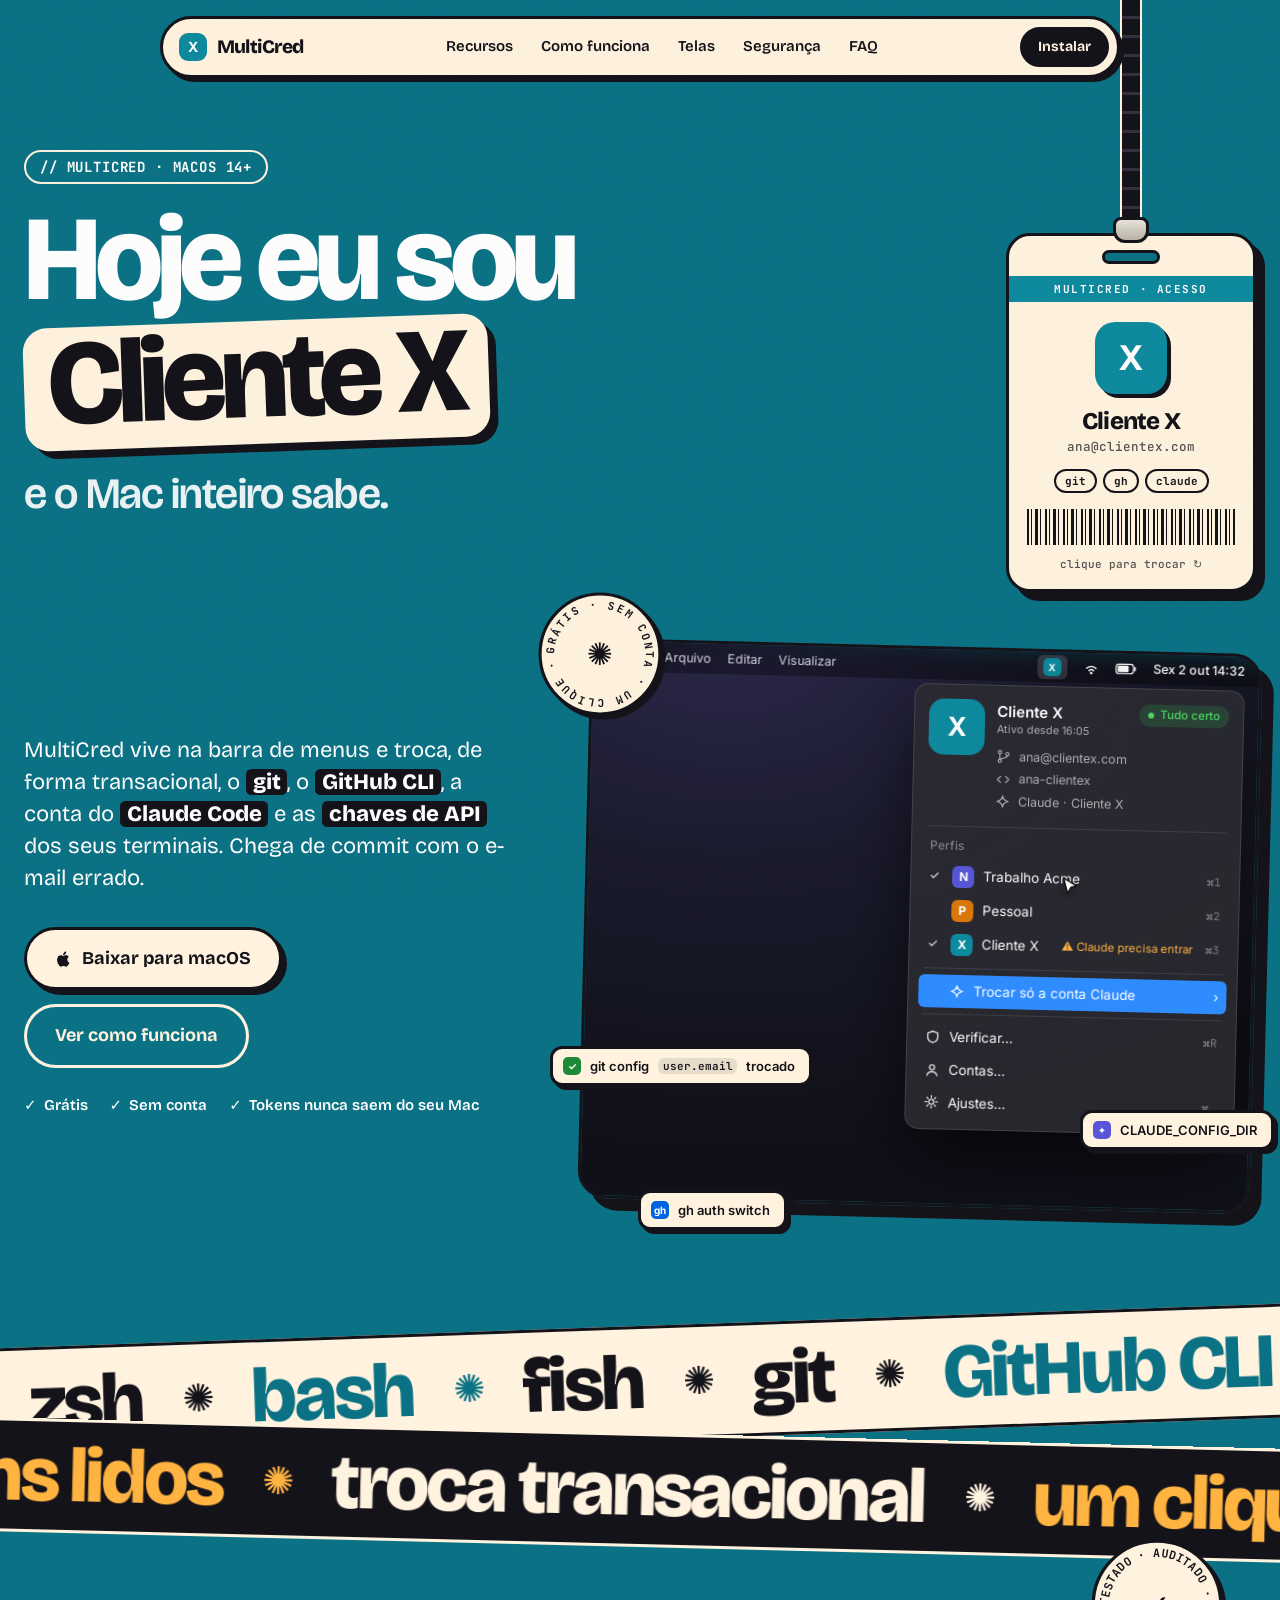
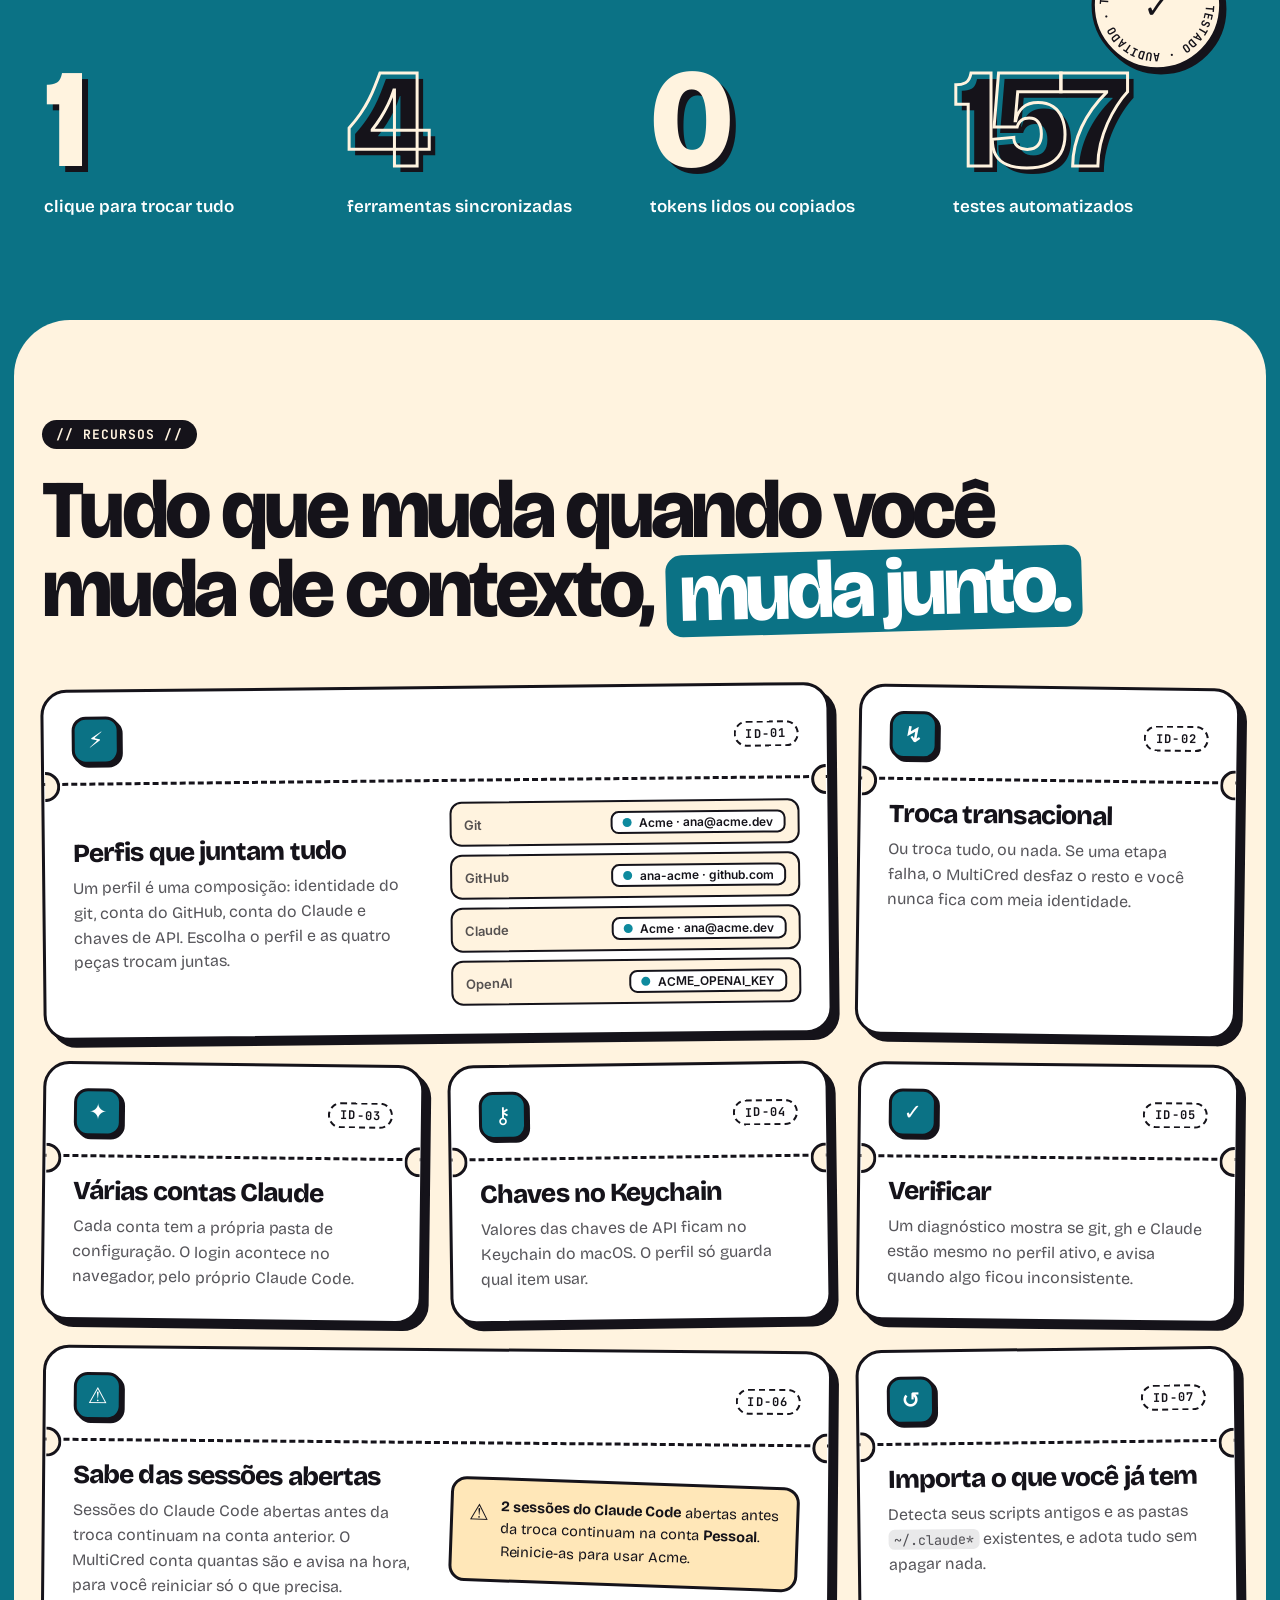
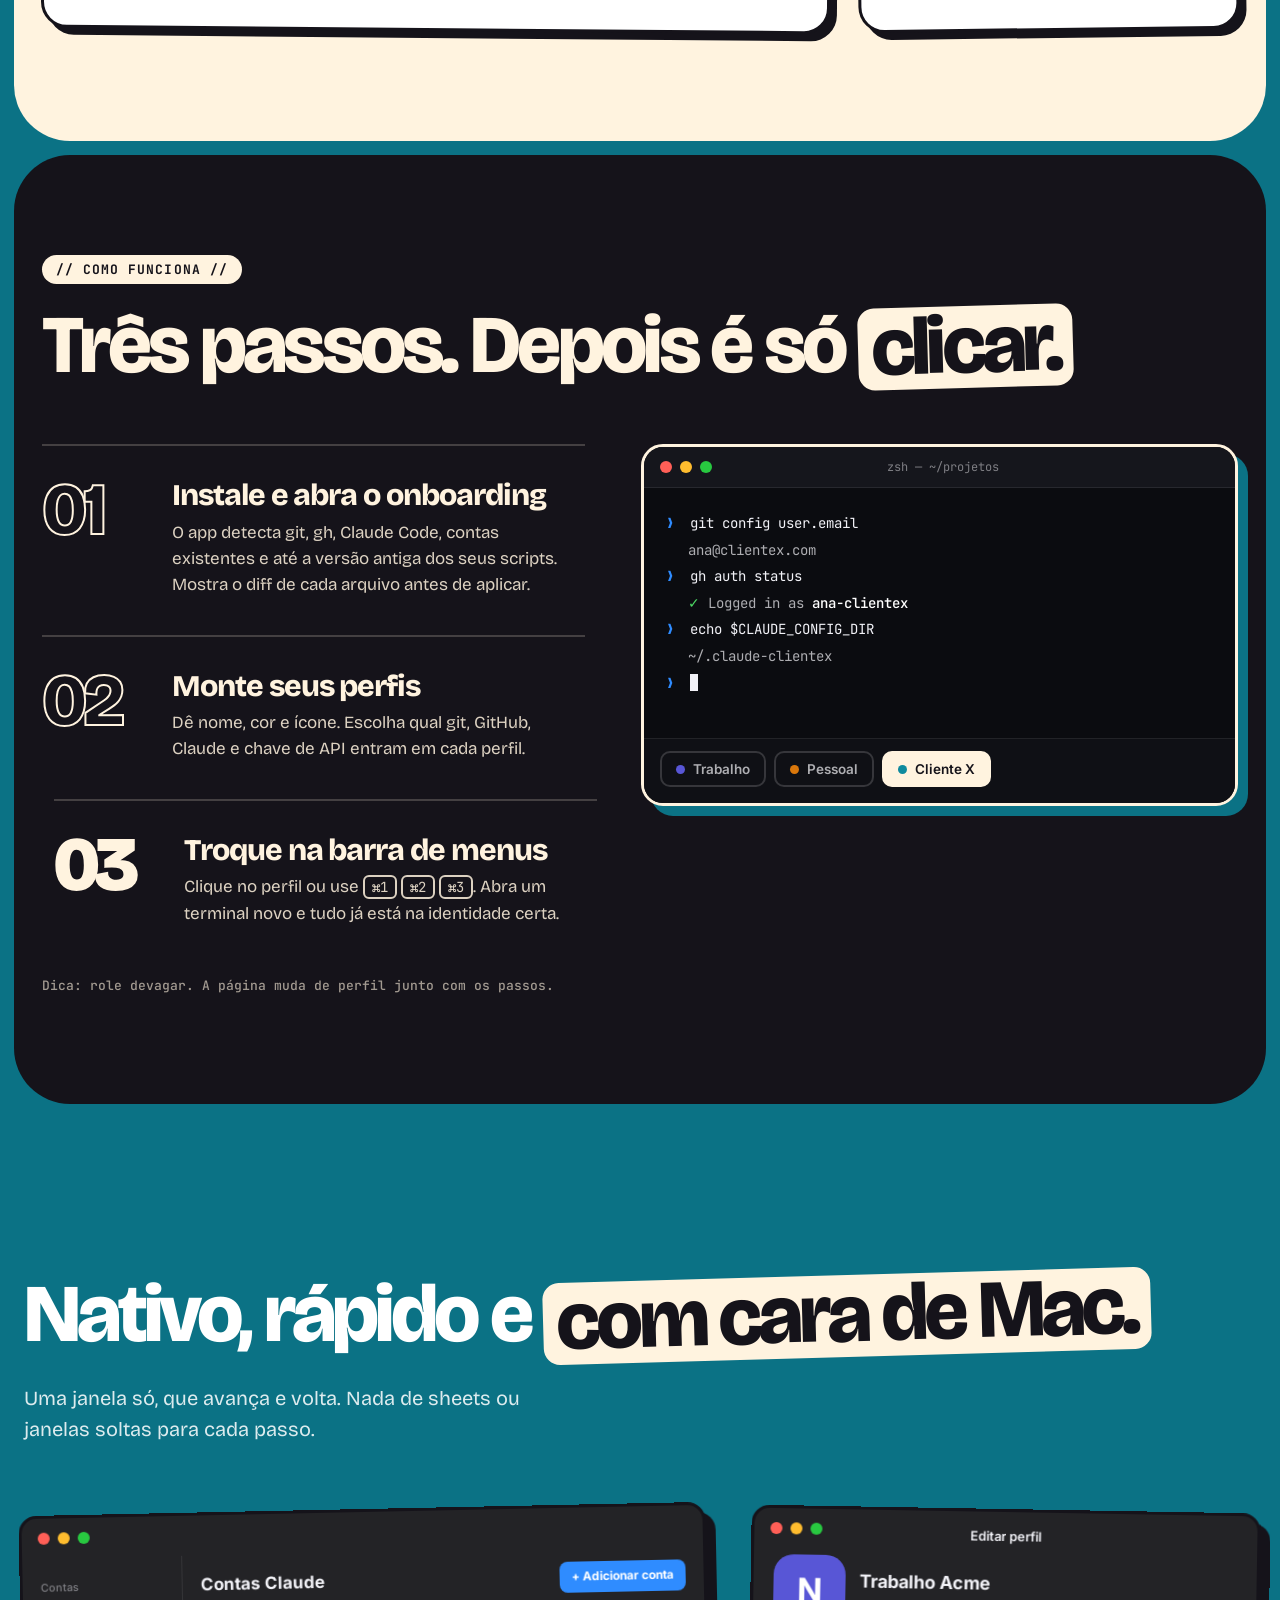
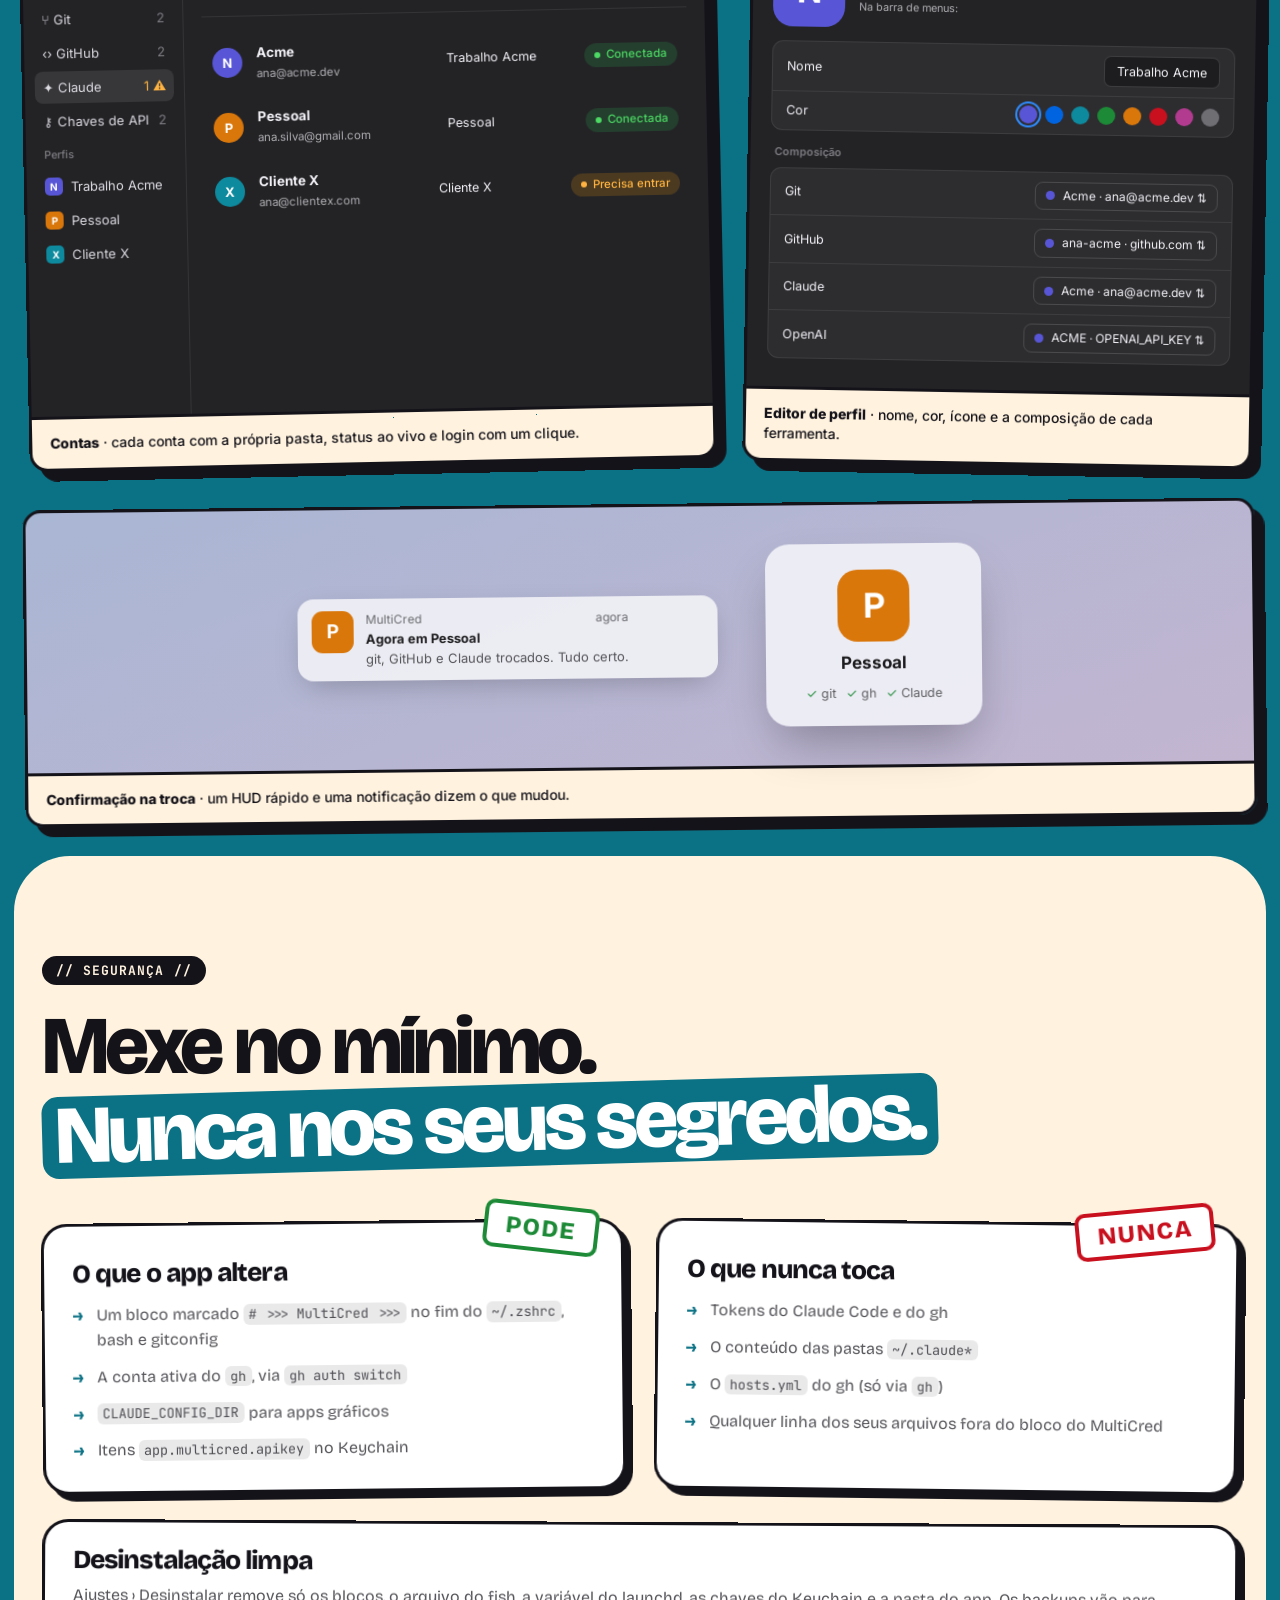
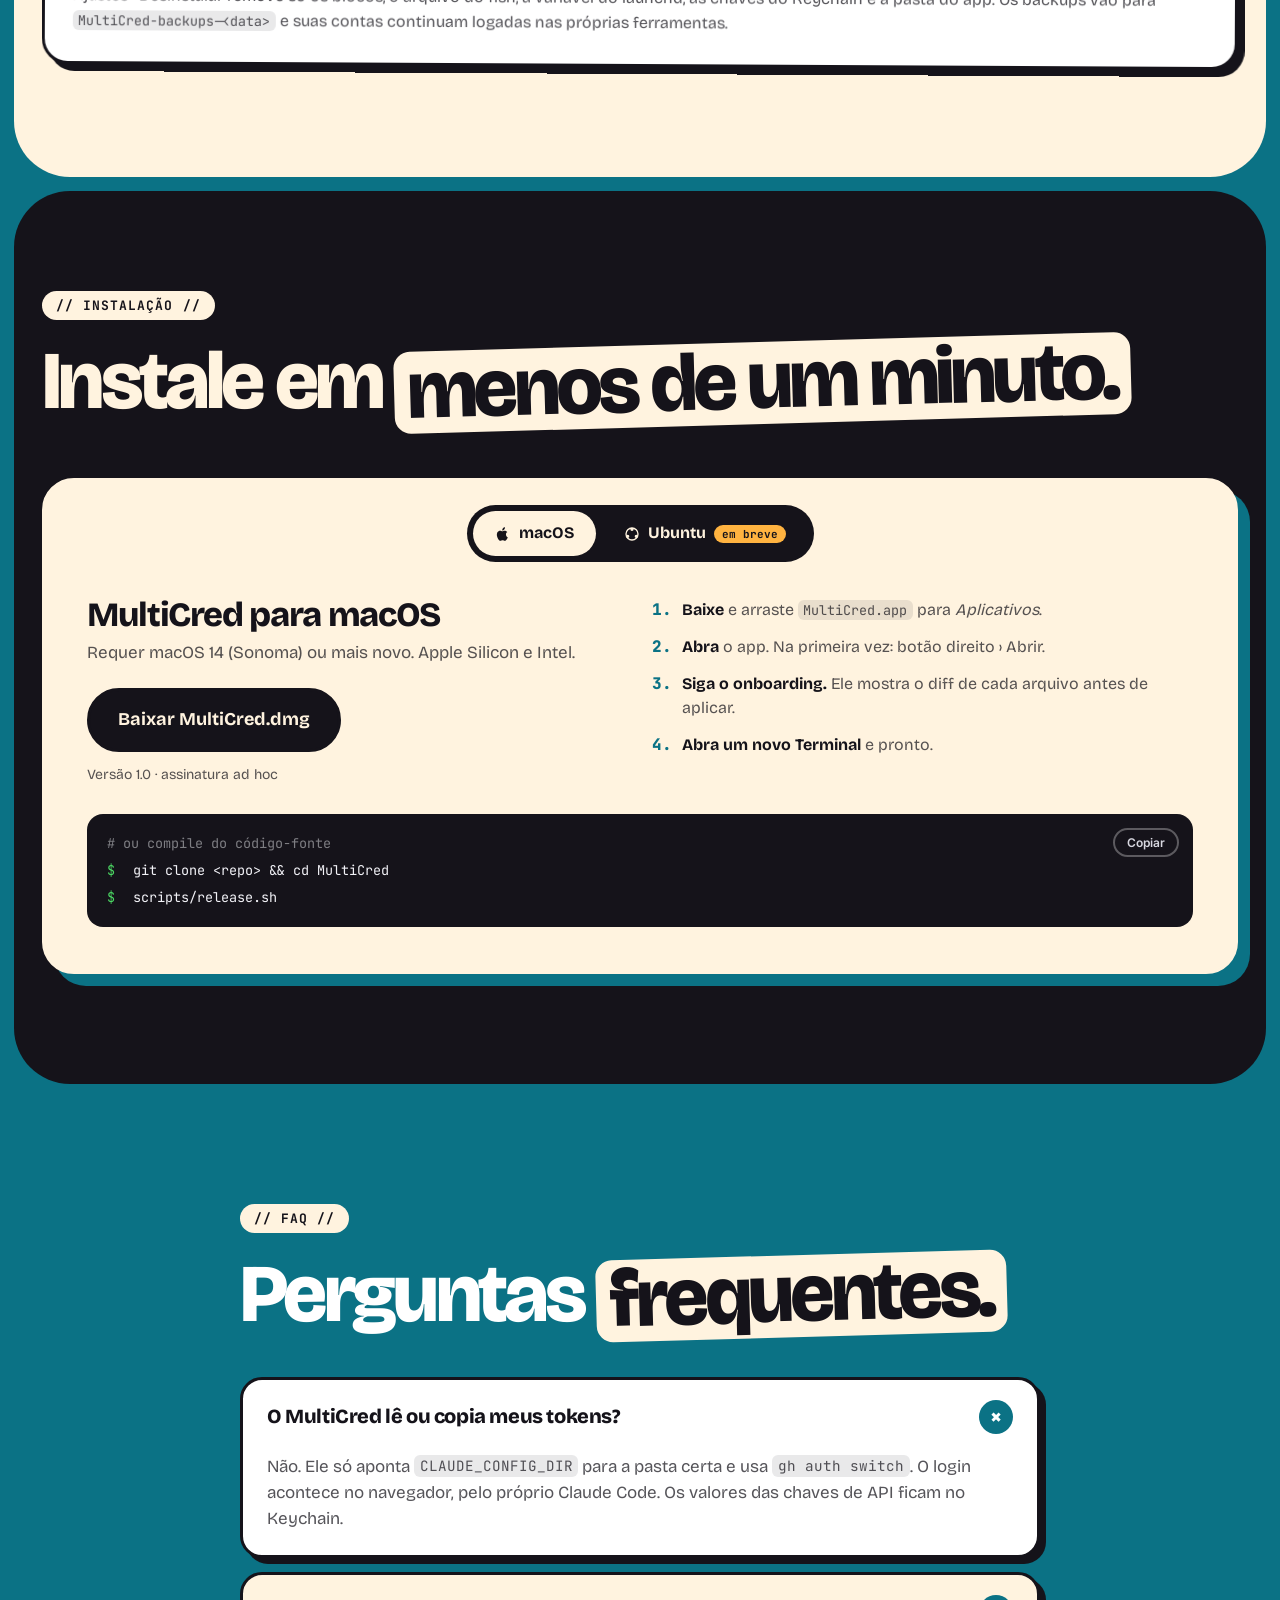
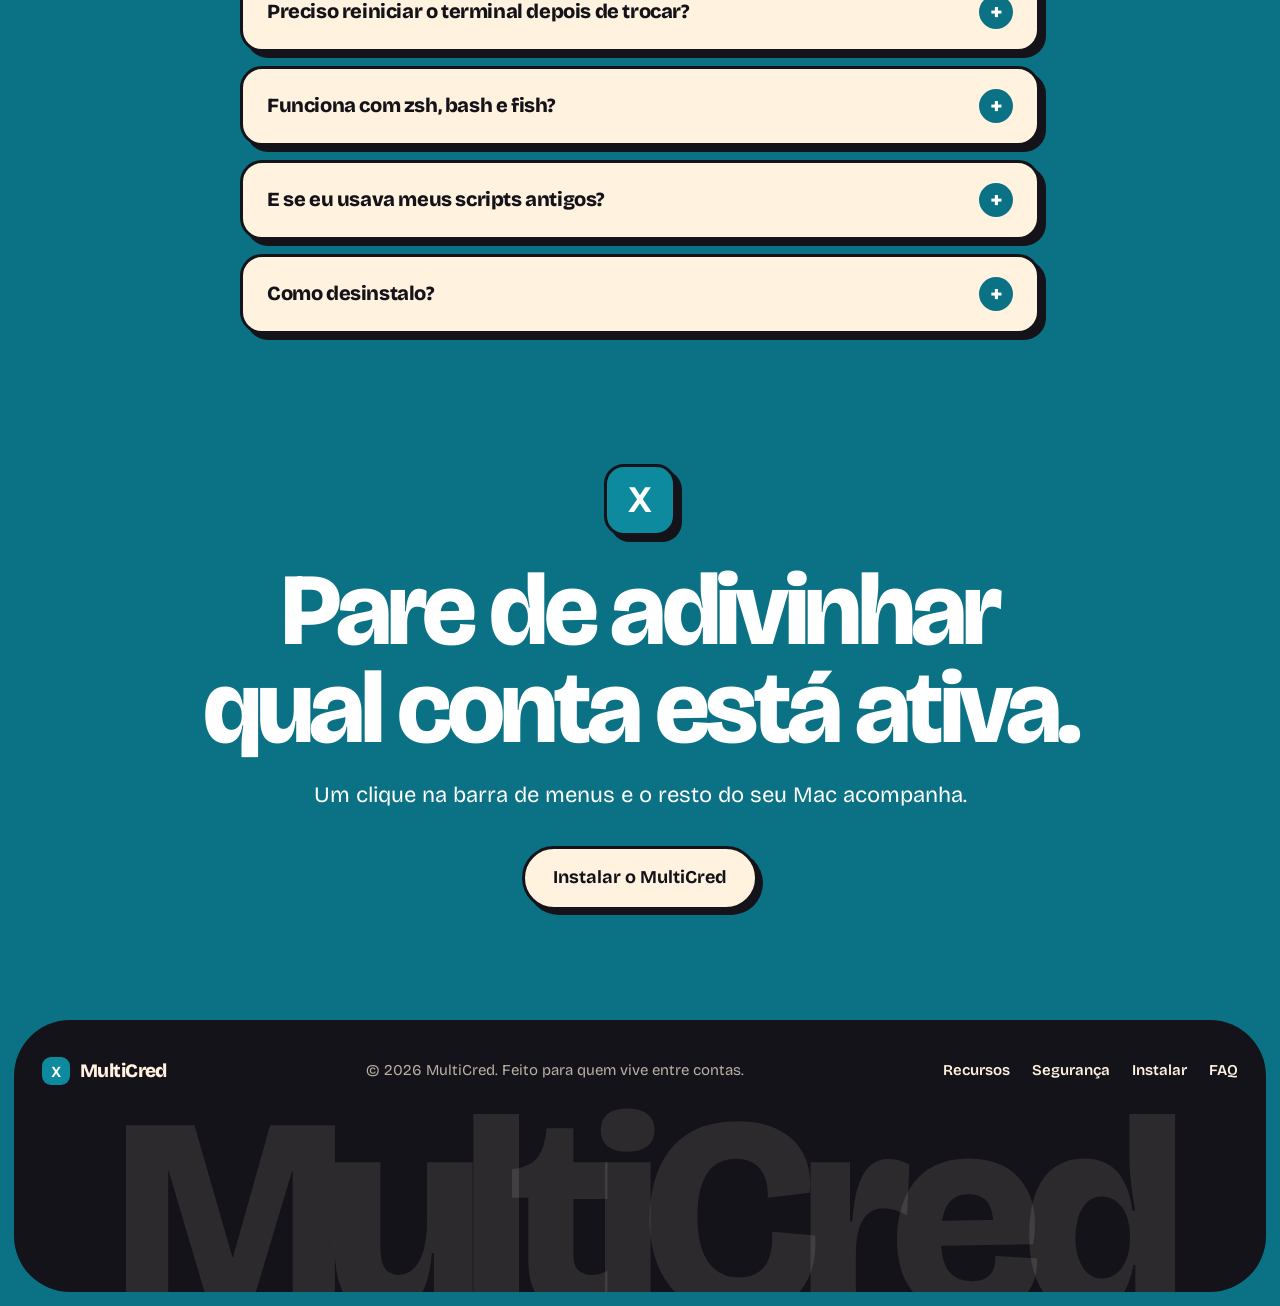
==== commit 760f7094: "Landing: keep v1 as v1-dark; add v2-light, v3-creative, v4-dual and a gallery index" ====
--- a/landing/v3-creative/index.html
+++ b/landing/v3-creative/index.html
@@ -3,19 +3,19 @@
 <head>
 <meta charset="utf-8">
 <meta name="viewport" content="width=device-width, initial-scale=1">
-<title>MultiCred — troque de identidade com um clique</title>
+<title>MultiCred — hoje eu sou outra conta</title>
 <meta name="description" content="App de barra de menus para macOS que troca, com um clique, o git, o GitHub CLI, o Claude Code e as chaves de API dos seus terminais.">
-<meta name="theme-color" content="#07080c">
-<link rel="icon" href="data:image/svg+xml,%3Csvg xmlns='http://www.w3.org/2000/svg' viewBox='0 0 32 32'%3E%3Crect width='32' height='32' rx='8' fill='%235856D6'/%3E%3Ctext x='16' y='22.5' font-family='Arial' font-weight='700' font-size='19' text-anchor='middle' fill='white'%3EM%3C/text%3E%3C/svg%3E">
+<meta name="theme-color" content="#5856D6">
+<link rel="icon" href="data:image/svg+xml,%3Csvg xmlns='http://www.w3.org/2000/svg' viewBox='0 0 32 32'%3E%3Crect width='32' height='32' rx='9' fill='%235856D6'/%3E%3Ctext x='16' y='22.5' font-family='Arial' font-weight='700' font-size='19' text-anchor='middle' fill='white'%3EM%3C/text%3E%3C/svg%3E">
 <link rel="preconnect" href="https://fonts.googleapis.com">
 <link rel="preconnect" href="https://fonts.gstatic.com" crossorigin>
-<link href="https://fonts.googleapis.com/css2?family=Inter:wght@400;500;600;700;800&family=JetBrains+Mono:wght@400;500&display=swap" rel="stylesheet">
+<link href="https://fonts.googleapis.com/css2?family=Bricolage+Grotesque:opsz,wght@12..96,400;12..96,600;12..96,800&family=Inter:wght@400;500;600;700&family=JetBrains+Mono:wght@400;500;700&display=swap" rel="stylesheet">
 <link rel="stylesheet" href="styles.css">
 </head>
 <body>
 
-<div class="aurora" aria-hidden="true"><i></i><i></i><i></i></div>
-<div class="grid-bg" aria-hidden="true"></div>
+<div class="progress" id="progress" aria-hidden="true"></div>
+<div class="ring" id="ring" aria-hidden="true"></div>
 
 <!-- NAV -->
 <header class="nav" id="nav">
@@ -30,367 +30,414 @@
     <a href="#seguranca">Segurança</a>
     <a href="#faq">FAQ</a>
   </nav>
-  <a class="btn btn-sm btn-primary" href="#instalar">Instalar</a>
+  <a class="btn btn-ink btn-sm" href="#instalar">Instalar</a>
 </header>
 
 <main id="top">
 
 <!-- HERO -->
 <section class="hero">
-  <div class="hero-copy reveal">
-    <a class="pill" href="#instalar"><span class="dot"></span> Novo · para macOS 14+ <span class="arrow">→</span></a>
-    <h1>Uma identidade por vez.<br><span class="grad">Todas com um clique.</span></h1>
-    <p class="lead">MultiCred vive na barra de menus e troca, de forma transacional, o <b>git</b>, o <b>GitHub CLI</b>, a conta do <b>Claude Code</b> e as <b>chaves de API</b> dos seus terminais. Chega de commit com o e-mail errado.</p>
-    <div class="cta-row">
-      <a class="btn btn-primary btn-lg" href="#instalar"><svg width="18" height="18" viewBox="0 0 24 24" fill="currentColor" aria-hidden="true"><path d="M16.4 12.6c0-2.4 2-3.5 2.1-3.6-1.2-1.7-3-1.9-3.6-2-1.5-.2-3 .9-3.8.9-.8 0-2-.9-3.3-.9-1.7 0-3.3 1-4.2 2.5-1.8 3.1-.5 7.7 1.3 10.2.9 1.2 1.9 2.6 3.2 2.5 1.3-.1 1.8-.8 3.3-.8s2 .8 3.3.8c1.4 0 2.3-1.2 3.100-2.4 1-1.400 1.400-2.800 1.400-2.900-.1 0-2.800-1.100-2.800-4.300zM13.900 5.200c.7-.8 1.200-2 1-3.200-1 0-2.300.7-3 1.500-.7.700-1.200 1.900-1.100 3.100 1.200.1 2.400-.6 3.100-1.400z"/></svg> Baixar para macOS</a>
-      <a class="btn btn-ghost btn-lg" href="#como-funciona">Ver como funciona</a>
-    </div>
-    <ul class="hero-meta">
-      <li>Grátis</li><li>Sem conta</li><li>Tokens nunca saem do seu Mac</li>
-    </ul>
-  </div>
-
-  <!-- Menubar mockup -->
-  <div class="stage reveal" style="--d:.15s">
-    <div class="desk" id="desk">
-      <div class="menubar">
-        <span class="mb-left"><b></b>Finder<span>Arquivo</span><span>Editar</span><span>Visualizar</span></span>
-        <span class="mb-right">
-          <span class="mb-item active" data-bind="badge-bg"><i class="badge sm" data-bind="badge">N</i></span>
-          <svg width="16" height="16" viewBox="0 0 24 24" fill="none" stroke="currentColor" stroke-width="2" stroke-linecap="round"><path d="M5 12.5a10 10 0 0 1 14 0M8.5 16a5 5 0 0 1 7 0"/><circle cx="12" cy="19.5" r="1" fill="currentColor"/></svg>
-          <svg width="22" height="16" viewBox="0 0 28 16" fill="none" stroke="currentColor"><rect x="1" y="2" width="22" height="12" rx="3.500" stroke-width="1.500"/><rect x="3" y="4" width="14" height="8" rx="1.500" fill="currentColor" stroke="none"/><path d="M25 6v4" stroke-width="2" stroke-linecap="round"/></svg>
-          <span class="clock">Sex 2 out 14:32</span>
-        </span>
-      </div>
-
-      <div class="menu" role="menu" aria-label="Menu do MultiCred (demonstração)">
-        <div class="menu-head">
-          <i class="badge lg" data-bind="badge">N</i>
-          <div class="mh-info">
-            <div class="mh-top"><b data-bind="name">Trabalho Acme</b><span class="ok"><i></i>Tudo certo</span></div>
-            <small data-bind="since">Ativo desde 09:12</small>
-            <ul class="mh-list">
-              <li><svg viewBox="0 0 24 24"><circle cx="6" cy="5" r="2.500"/><circle cx="6" cy="19" r="2.500"/><circle cx="18" cy="8" r="2.500"/><path d="M6 7.500v9M18 10.500c0 4-6 3-12 6"/></svg><span data-bind="email">ana@acme.dev</span></li>
-              <li><svg viewBox="0 0 24 24"><path d="m8 7-5 5 5 5M16 7l5 5-5 5"/></svg><span data-bind="gh">ana-acme</span></li>
-              <li><svg viewBox="0 0 24 24"><path d="M12 3c.6 5 3.400 7.800 9 9-5.600 1.200-8.400 4-9 9-.6-5-3.400-7.800-9-9 5.600-1.200 8.400-4 9-9z"/></svg><span data-bind="claude">Claude · Acme</span></li>
-            </ul>
-          </div>
-        </div>
-        <div class="menu-sep"></div>
-        <div class="menu-label">Perfis</div>
-        <button class="mi" data-profile="0"><span class="chk">✓</span><i class="badge" style="--c:#5856D6">N</i><span class="mi-t">Trabalho Acme</span><kbd>⌘1</kbd></button>
-        <button class="mi" data-profile="1"><span class="chk">✓</span><i class="badge" style="--c:#D9770B">P</i><span class="mi-t">Pessoal</span><kbd>⌘2</kbd></button>
-        <button class="mi" data-profile="2"><span class="chk">✓</span><i class="badge" style="--c:#0E8A9E">X</i><span class="mi-t">Cliente X</span><em class="warn">⚠ Claude precisa entrar</em><kbd>⌘3</kbd></button>
-        <div class="menu-sep"></div>
-        <div class="mi hl"><svg viewBox="0 0 24 24"><path d="M12 3c.6 5 3.400 7.800 9 9-5.600 1.200-8.400 4-9 9-.6-5-3.400-7.800-9-9 5.600-1.200 8.400-4 9-9z"/></svg><span class="mi-t">Trocar só a conta Claude</span><span>›</span></div>
-        <div class="menu-sep"></div>
-        <div class="mi"><svg viewBox="0 0 24 24"><path d="M12 3 4 6v6c0 5 3.500 8 8 9 4.500-1 8-4 8-9V6z"/></svg><span class="mi-t">Verificar…</span><kbd>⌘R</kbd></div>
-        <div class="mi"><svg viewBox="0 0 24 24"><circle cx="12" cy="8" r="4"/><path d="M4 21c1-4 4-6 8-6s7 2 8 6"/></svg><span class="mi-t">Contas…</span></div>
-        <div class="mi"><svg viewBox="0 0 24 24"><circle cx="12" cy="12" r="4"/><path d="M12 2v3M12 19v3M2 12h3M19 12h3M5 5l2 2M17 17l2 2M5 19l2-2M17 7l2-2"/></svg><span class="mi-t">Ajustes…</span><kbd>⌘,</kbd></div>
-      </div>
-
-      <div class="hud" id="hud" aria-hidden="true">
-        <i class="badge xl" data-bind="badge">N</i>
+  <div class="hero-top">
+    <div class="h1wrap reveal">
+      <p class="kicker"><span>// MultiCred · macOS 14+</span></p>
+      <h1>
+        <span class="l1">Hoje eu sou</span>
+        <span class="wordbox"><span class="word" id="word" data-bind="word">Trabalho</span></span>
+        <span class="l3">e o Mac inteiro sabe.</span>
+      </h1>
+    </div>
+
+    <button class="lanyard" id="lanyard" type="button" aria-label="Trocar de perfil: clique no crachá">
+      <span class="strap"></span>
+      <span class="clip"></span>
+      <span class="idcard">
+        <span class="hole"></span>
+        <span class="id-band">MULTICRED · ACESSO</span>
+        <i class="badge xl avatar" data-bind="badge">N</i>
         <b data-bind="name">Trabalho Acme</b>
-        <div class="hud-ticks"><span>✓ git</span><span>✓ gh</span><span>✓ Claude</span></div>
-      </div>
-      <div class="cursor" id="cursor" aria-hidden="true"><svg width="22" height="22" viewBox="0 0 24 24"><path d="M5 3l14 8-6 1.500L9.500 19z" fill="#fff" stroke="#000" stroke-width="1.200" stroke-linejoin="round"/></svg></div>
-    </div>
-    <div class="float f1"><i class="badge sm" style="--c:#1C8A36">✓</i> git config <code>user.email</code> trocado</div>
-    <div class="float f2"><i class="badge sm" style="--c:#0064E0">gh</i> gh auth switch</div>
-    <div class="float f3"><i class="badge sm" style="--c:#5856D6">✦</i> CLAUDE_CONFIG_DIR</div>
-  </div>
-</section>
-
-<!-- MARQUEE -->
-<section class="marquee reveal" aria-label="Integra com">
-  <p>Troca em um só gesto, em tudo que você já usa</p>
-  <div class="track">
-    <div class="row">
-      <span>git</span><span>GitHub CLI</span><span>Claude Code</span><span>OpenAI</span><span>Gemini</span><span>Keychain</span><span>zsh</span><span>bash</span><span>fish</span>
-      <span>git</span><span>GitHub CLI</span><span>Claude Code</span><span>OpenAI</span><span>Gemini</span><span>Keychain</span><span>zsh</span><span>bash</span><span>fish</span>
-    </div>
-  </div>
+        <small data-bind="email">ana@acme.dev</small>
+        <span class="id-tags"><em>git</em><em>gh</em><em>claude</em></span>
+        <span class="barcode"></span>
+        <span class="id-hint">clique para trocar ↻</span>
+      </span>
+    </button>
+  </div>
+
+  <div class="hero-bottom">
+    <div class="hero-copy reveal">
+      <p class="lead">MultiCred vive na barra de menus e troca, de forma transacional, o <b>git</b>, o <b>GitHub CLI</b>, a conta do <b>Claude Code</b> e as <b>chaves de API</b> dos seus terminais. Chega de commit com o e-mail errado.</p>
+      <div class="cta-row">
+        <a class="btn btn-cream btn-lg" href="#instalar"><svg width="18" height="18" viewBox="0 0 24 24" fill="currentColor" aria-hidden="true"><path d="M16.4 12.6c0-2.4 2-3.5 2.1-3.6-1.2-1.7-3-1.9-3.6-2-1.5-.2-3 .9-3.8.9-.8 0-2-.9-3.3-.9-1.7 0-3.3 1-4.2 2.5-1.8 3.1-.5 7.7 1.3 10.2.9 1.2 1.9 2.6 3.2 2.5 1.3-.1 1.8-.8 3.3-.8s2 .8 3.3.8c1.4 0 2.3-1.2 3.1-2.4 1-1.4 1.4-2.8 1.4-2.9-.1 0-2.8-1.1-2.8-4.3zM13.9 5.2c.7-.8 1.2-2 1-3.2-1 0-2.3.7-3 1.5-.7.7-1.2 1.9-1.1 3.1 1.2.1 2.4-.6 3.1-1.4z"/></svg> Baixar para macOS</a>
+        <a class="btn btn-line btn-lg" href="#como-funciona">Ver como funciona</a>
+      </div>
+      <ul class="hero-meta">
+        <li>Grátis</li><li>Sem conta</li><li>Tokens nunca saem do seu Mac</li>
+      </ul>
+    </div>
+
+    <!-- Menubar mockup -->
+    <div class="stage reveal" style="--d:.15s">
+      <svg class="sticker spin s1" viewBox="0 0 120 120" aria-hidden="true"><defs><path id="circ1" d="M60,60 m-44,0 a44,44 0 1,1 88,0 a44,44 0 1,1 -88,0"/></defs><circle cx="60" cy="60" r="58" class="sk-bg"/><text class="sk-t"><textPath href="#circ1" textLength="270" lengthAdjust="spacing">GRÁTIS · SEM CONTA · UM CLIQUE · </textPath></text><text x="60" y="71" text-anchor="middle" class="sk-star">✺</text></svg>
+      <div class="desk" id="desk">
+        <div class="menubar">
+          <span class="mb-left"><b>Finder</b><span>Arquivo</span><span>Editar</span><span>Visualizar</span></span>
+          <span class="mb-right">
+            <span class="mb-item active"><i class="badge sm" data-bind="badge">N</i></span>
+            <svg width="16" height="16" viewBox="0 0 24 24" fill="none" stroke="currentColor" stroke-width="2" stroke-linecap="round"><path d="M5 12.5a10 10 0 0 1 14 0M8.5 16a5 5 0 0 1 7 0"/><circle cx="12" cy="19.5" r="1" fill="currentColor"/></svg>
+            <svg width="22" height="16" viewBox="0 0 28 16" fill="none" stroke="currentColor"><rect x="1" y="2" width="22" height="12" rx="3.5" stroke-width="1.5"/><rect x="3" y="4" width="14" height="8" rx="1.5" fill="currentColor" stroke="none"/><path d="M25 6v4" stroke-width="2" stroke-linecap="round"/></svg>
+            <span class="clock">Sex 2 out 14:32</span>
+          </span>
+        </div>
+
+        <div class="menu" role="menu" aria-label="Menu do MultiCred (demonstração)">
+          <div class="menu-head">
+            <i class="badge lg" data-bind="badge">N</i>
+            <div class="mh-info">
+              <div class="mh-top"><b data-bind="name">Trabalho Acme</b><span class="ok"><i></i>Tudo certo</span></div>
+              <small data-bind="since">Ativo desde 09:12</small>
+              <ul class="mh-list">
+                <li><svg viewBox="0 0 24 24"><circle cx="6" cy="5" r="2.5"/><circle cx="6" cy="19" r="2.5"/><circle cx="18" cy="8" r="2.5"/><path d="M6 7.5v9M18 10.5c0 4-6 3-12 6"/></svg><span data-bind="email">ana@acme.dev</span></li>
+                <li><svg viewBox="0 0 24 24"><path d="m8 7-5 5 5 5M16 7l5 5-5 5"/></svg><span data-bind="gh">ana-acme</span></li>
+                <li><svg viewBox="0 0 24 24"><path d="M12 3c.6 5 3.4 7.8 9 9-5.6 1.2-8.4 4-9 9-.6-5-3.4-7.8-9-9 5.6-1.2 8.4-4 9-9z"/></svg><span data-bind="claude">Claude · Acme</span></li>
+              </ul>
+            </div>
+          </div>
+          <div class="menu-sep"></div>
+          <div class="menu-label">Perfis</div>
+          <button class="mi" data-profile="0"><span class="chk">✓</span><i class="badge" style="--c:#5856D6">N</i><span class="mi-t">Trabalho Acme</span><kbd>⌘1</kbd></button>
+          <button class="mi" data-profile="1"><span class="chk">✓</span><i class="badge" style="--c:#D9770B">P</i><span class="mi-t">Pessoal</span><kbd>⌘2</kbd></button>
+          <button class="mi" data-profile="2"><span class="chk">✓</span><i class="badge" style="--c:#0E8A9E">X</i><span class="mi-t">Cliente X</span><em class="warn">⚠ Claude precisa entrar</em><kbd>⌘3</kbd></button>
+          <div class="menu-sep"></div>
+          <div class="mi hl"><svg viewBox="0 0 24 24"><path d="M12 3c.6 5 3.4 7.8 9 9-5.6 1.2-8.4 4-9 9-.6-5-3.4-7.8-9-9 5.6-1.2 8.4-4 9-9z"/></svg><span class="mi-t">Trocar só a conta Claude</span><span>›</span></div>
+          <div class="menu-sep"></div>
+          <div class="mi"><svg viewBox="0 0 24 24"><path d="M12 3 4 6v6c0 5 3.5 8 8 9 4.5-1 8-4 8-9V6z"/></svg><span class="mi-t">Verificar…</span><kbd>⌘R</kbd></div>
+          <div class="mi"><svg viewBox="0 0 24 24"><circle cx="12" cy="8" r="4"/><path d="M4 21c1-4 4-6 8-6s7 2 8 6"/></svg><span class="mi-t">Contas…</span></div>
+          <div class="mi"><svg viewBox="0 0 24 24"><circle cx="12" cy="12" r="4"/><path d="M12 2v3M12 19v3M2 12h3M19 12h3M5 5l2 2M17 17l2 2M5 19l2-2M17 7l2-2"/></svg><span class="mi-t">Ajustes…</span><kbd>⌘,</kbd></div>
+        </div>
+
+        <div class="hud" id="hud" aria-hidden="true">
+          <i class="badge xl" data-bind="badge">N</i>
+          <b data-bind="name">Trabalho Acme</b>
+          <div class="hud-ticks"><span>✓ git</span><span>✓ gh</span><span>✓ Claude</span></div>
+        </div>
+        <div class="cursor" id="cursor" aria-hidden="true"><svg width="22" height="22" viewBox="0 0 24 24"><path d="M5 3l14 8-6 1.5L9.5 19z" fill="#fff" stroke="#000" stroke-width="1.2" stroke-linejoin="round"/></svg></div>
+      </div>
+      <div class="float f1"><i class="badge sm" style="--c:#1C8A36">✓</i> git config <code>user.email</code> trocado</div>
+      <div class="float f2"><i class="badge sm" style="--c:#0064E0">gh</i> gh auth switch</div>
+      <div class="float f3"><i class="badge sm" style="--c:#5856D6">✦</i> CLAUDE_CONFIG_DIR</div>
+    </div>
+  </div>
+</section>
+
+<!-- BANDS (scroll-linked marquee) -->
+<section class="bands" aria-label="Integra com">
+  <div class="band b1"><div class="row" data-dir="-1"><span>git</span><span class="o">GitHub CLI</span><span>Claude Code</span><span class="o">OpenAI</span><span>Gemini</span><span class="o">Keychain</span><span>zsh</span><span class="o">bash</span><span>fish</span></div></div>
+  <div class="band b2"><div class="row" data-dir="1"><span class="o">um clique</span><span>quatro ferramentas</span><span class="o">zero tokens lidos</span><span>troca transacional</span><span class="o">um clique</span></div></div>
 </section>
 
 <!-- STATS -->
-<section class="stats reveal">
-  <div><b data-count="1">0</b><span>clique para trocar tudo</span></div>
-  <div><b data-count="4">0</b><span>ferramentas sincronizadas</span></div>
-  <div><b data-count="0">0</b><span>tokens lidos ou copiados</span></div>
-  <div><b data-count="157">0</b><span>testes automatizados</span></div>
-</section>
-
-<!-- FEATURES / BENTO -->
-<section class="section" id="recursos">
-  <div class="eyebrow reveal">// Recursos //</div>
-  <h2 class="reveal">Tudo que muda quando você muda de contexto,<br><span class="grad">muda junto.</span></h2>
-
-  <div class="bento">
-    <article class="card span2 reveal spot">
-      <div class="card-text">
-        <h3>Perfis que juntam tudo</h3>
-        <p>Um perfil é uma composição: identidade do git, conta do GitHub, conta do Claude e chaves de API. Escolha o perfil e as quatro peças trocam juntas.</p>
-      </div>
-      <div class="mini-compose">
-        <div class="mc-row"><span>Git</span><em><i style="--c:#5856D6"></i> Acme · ana@acme.dev</em></div>
-        <div class="mc-row"><span>GitHub</span><em><i style="--c:#5856D6"></i> ana-acme · github.com</em></div>
-        <div class="mc-row"><span>Claude</span><em><i style="--c:#5856D6"></i> Acme · ana@acme.dev</em></div>
-        <div class="mc-row"><span>OpenAI</span><em><i style="--c:#5856D6"></i> ACME_OPENAI_KEY</em></div>
-      </div>
-    </article>
-
-    <article class="card reveal spot" style="--d:.08s">
-      <div class="ico">⚡</div>
-      <h3>Troca transacional</h3>
-      <p>Ou troca tudo, ou nada. Se uma etapa falha, o MultiCred desfaz o resto e você nunca fica com meia identidade.</p>
-    </article>
-
-    <article class="card reveal spot" style="--d:.04s">
-      <div class="ico">✦</div>
-      <h3>Várias contas Claude</h3>
-      <p>Cada conta tem a própria pasta de configuração. O login acontece no navegador, pelo próprio Claude Code.</p>
-    </article>
-
-    <article class="card reveal spot" style="--d:.08s">
-      <div class="ico">🔑</div>
-      <h3>Chaves no Keychain</h3>
-      <p>Valores das chaves de API ficam no Keychain do macOS. O perfil só guarda qual item usar.</p>
-    </article>
-
-    <article class="card reveal spot" style="--d:.12s">
-      <div class="ico">✓</div>
-      <h3>Verificar</h3>
-      <p>Um diagnóstico mostra se git, gh e Claude estão mesmo no perfil ativo, e avisa quando algo ficou inconsistente.</p>
-    </article>
-
-    <article class="card span2 reveal spot">
-      <div class="card-text">
-        <h3>Sabe das sessões abertas</h3>
-        <p>Sessões do Claude Code abertas antes da troca continuam na conta anterior. O MultiCred conta quantas são e avisa na hora, para você reiniciar só o que precisa.</p>
-      </div>
-      <div class="mini-warn"><span>⚠</span><p><b>2 sessões do Claude Code</b> abertas antes da troca continuam na conta <b>Pessoal</b>. Reinicie-as para usar Acme.</p></div>
-    </article>
-    <article class="card reveal spot" style="--d:.12s">
-      <div class="ico">↺</div>
-      <h3>Importa o que você já tem</h3>
-      <p>Detecta seus scripts antigos e as pastas <code>~/.claude*</code> existentes, e adota tudo sem apagar nada.</p>
-    </article>
+<section class="stats">
+  <svg class="sticker spin s2" viewBox="0 0 120 120" aria-hidden="true"><defs><path id="circ2" d="M60,60 m-44,0 a44,44 0 1,1 88,0 a44,44 0 1,1 -88,0"/></defs><circle cx="60" cy="60" r="58" class="sk-bg"/><text class="sk-t"><textPath href="#circ2" textLength="270" lengthAdjust="spacing">TESTADO · AUDITADO · TESTADO · AUDITADO · </textPath></text><text x="60" y="72" text-anchor="middle" class="sk-star">✓</text></svg>
+  <div class="reveal"><b data-count="1">0</b><span>clique para trocar tudo</span></div>
+  <div class="reveal" style="--d:.06s"><b data-count="4">0</b><span>ferramentas sincronizadas</span></div>
+  <div class="reveal" style="--d:.12s"><b data-count="0">0</b><span>tokens lidos ou copiados</span></div>
+  <div class="reveal" style="--d:.18s"><b data-count="157">0</b><span>testes automatizados</span></div>
+</section>
+
+<!-- FEATURES -->
+<section class="block cream" id="recursos">
+  <div class="wrap">
+    <div class="eyebrow reveal">// Recursos //</div>
+    <h2 class="reveal">Tudo que muda quando você muda de contexto, <span class="mark">muda junto.</span></h2>
+
+    <div class="bento">
+      <article class="card span2 reveal" style="--r:-.6deg">
+        <div class="card-top"><div class="ico">⚡</div><span class="tag">ID-01</span></div>
+        <div class="perf"></div>
+        <div class="card-body">
+          <div>
+            <h3>Perfis que juntam tudo</h3>
+            <p>Um perfil é uma composição: identidade do git, conta do GitHub, conta do Claude e chaves de API. Escolha o perfil e as quatro peças trocam juntas.</p>
+          </div>
+          <div class="mini-compose">
+            <div class="mc-row"><span>Git</span><em><i></i> Acme · ana@acme.dev</em></div>
+            <div class="mc-row"><span>GitHub</span><em><i></i> ana-acme · github.com</em></div>
+            <div class="mc-row"><span>Claude</span><em><i></i> Acme · ana@acme.dev</em></div>
+            <div class="mc-row"><span>OpenAI</span><em><i></i> ACME_OPENAI_KEY</em></div>
+          </div>
+        </div>
+      </article>
+
+      <article class="card reveal" style="--r:.8deg;--d:.08s">
+        <div class="card-top"><div class="ico">↯</div><span class="tag">ID-02</span></div>
+        <div class="perf"></div>
+        <div class="card-body"><h3>Troca transacional</h3><p>Ou troca tudo, ou nada. Se uma etapa falha, o MultiCred desfaz o resto e você nunca fica com meia identidade.</p></div>
+      </article>
+
+      <article class="card reveal" style="--r:.7deg;--d:.04s">
+        <div class="card-top"><div class="ico">✦</div><span class="tag">ID-03</span></div>
+        <div class="perf"></div>
+        <div class="card-body"><h3>Várias contas Claude</h3><p>Cada conta tem a própria pasta de configuração. O login acontece no navegador, pelo próprio Claude Code.</p></div>
+      </article>
+
+      <article class="card reveal" style="--r:-.8deg;--d:.08s">
+        <div class="card-top"><div class="ico">⚷</div><span class="tag">ID-04</span></div>
+        <div class="perf"></div>
+        <div class="card-body"><h3>Chaves no Keychain</h3><p>Valores das chaves de API ficam no Keychain do macOS. O perfil só guarda qual item usar.</p></div>
+      </article>
+
+      <article class="card reveal" style="--r:.6deg;--d:.12s">
+        <div class="card-top"><div class="ico">✓</div><span class="tag">ID-05</span></div>
+        <div class="perf"></div>
+        <div class="card-body"><h3>Verificar</h3><p>Um diagnóstico mostra se git, gh e Claude estão mesmo no perfil ativo, e avisa quando algo ficou inconsistente.</p></div>
+      </article>
+
+      <article class="card span2 reveal" style="--r:.5deg">
+        <div class="card-top"><div class="ico">⚠</div><span class="tag">ID-06</span></div>
+        <div class="perf"></div>
+        <div class="card-body">
+          <div>
+            <h3>Sabe das sessões abertas</h3>
+            <p>Sessões do Claude Code abertas antes da troca continuam na conta anterior. O MultiCred conta quantas são e avisa na hora, para você reiniciar só o que precisa.</p>
+          </div>
+          <div class="mini-warn"><span>⚠</span><p><b>2 sessões do Claude Code</b> abertas antes da troca continuam na conta <b>Pessoal</b>. Reinicie-as para usar Acme.</p></div>
+        </div>
+      </article>
+
+      <article class="card reveal" style="--r:-.7deg;--d:.12s">
+        <div class="card-top"><div class="ico">↺</div><span class="tag">ID-07</span></div>
+        <div class="perf"></div>
+        <div class="card-body"><h3>Importa o que você já tem</h3><p>Detecta seus scripts antigos e as pastas <code>~/.claude*</code> existentes, e adota tudo sem apagar nada.</p></div>
+      </article>
+    </div>
   </div>
 </section>
 
 <!-- HOW IT WORKS -->
-<section class="section" id="como-funciona">
-  <div class="eyebrow reveal">// Como funciona //</div>
-  <h2 class="reveal">Três passos. Depois é só <span class="grad">clicar.</span></h2>
-
-  <div class="steps">
-    <div class="steps-list">
-      <div class="step reveal" data-step="0">
-        <span class="n">01</span>
-        <div><h3>Instale e abra o onboarding</h3><p>O app detecta git, gh, Claude Code, contas existentes e até a versão antiga dos seus scripts. Mostra o diff de cada arquivo antes de aplicar.</p></div>
-      </div>
-      <div class="step reveal" data-step="1" style="--d:.06s">
-        <span class="n">02</span>
-        <div><h3>Monte seus perfis</h3><p>Dê nome, cor e ícone. Escolha qual git, GitHub, Claude e chave de API entram em cada perfil.</p></div>
-      </div>
-      <div class="step reveal" data-step="2" style="--d:.12s">
-        <span class="n">03</span>
-        <div><h3>Troque na barra de menus</h3><p>Clique no perfil ou use <kbd>⌘1</kbd> <kbd>⌘2</kbd> <kbd>⌘3</kbd>. Abra um terminal novo e tudo já está na identidade certa.</p></div>
-      </div>
-    </div>
-
-    <div class="term reveal" style="--d:.1s">
-      <div class="term-bar"><i></i><i></i><i></i><span>zsh — ~/projetos</span></div>
-      <div class="term-body" id="term" aria-live="off">
-        <p><span class="pr">❯</span> git config user.email</p>
-        <p class="out" data-bind="email">ana@acme.dev</p>
-        <p><span class="pr">❯</span> gh auth status</p>
-        <p class="out"><span class="g">✓</span> Logged in as <b data-bind="gh">ana-acme</b></p>
-        <p><span class="pr">❯</span> echo $CLAUDE_CONFIG_DIR</p>
-        <p class="out" data-bind="dir">~/.claude-acme</p>
-        <p><span class="pr">❯</span> <span class="caret"></span></p>
-      </div>
-      <div class="term-tabs" role="tablist" aria-label="Escolher perfil na demonstração">
-        <button data-profile="0" class="tab"><i style="--c:#5856D6"></i>Trabalho</button>
-        <button data-profile="1" class="tab"><i style="--c:#D9770B"></i>Pessoal</button>
-        <button data-profile="2" class="tab"><i style="--c:#0E8A9E"></i>Cliente X</button>
+<section class="block ink" id="como-funciona">
+  <div class="wrap">
+    <div class="eyebrow cream reveal">// Como funciona //</div>
+    <h2 class="reveal">Três passos. Depois é só <span class="mark inv">clicar.</span></h2>
+
+    <div class="steps">
+      <div class="steps-list">
+        <div class="step reveal" data-step="0">
+          <span class="n">01</span>
+          <div><h3>Instale e abra o onboarding</h3><p>O app detecta git, gh, Claude Code, contas existentes e até a versão antiga dos seus scripts. Mostra o diff de cada arquivo antes de aplicar.</p></div>
+        </div>
+        <div class="step reveal" data-step="1">
+          <span class="n">02</span>
+          <div><h3>Monte seus perfis</h3><p>Dê nome, cor e ícone. Escolha qual git, GitHub, Claude e chave de API entram em cada perfil.</p></div>
+        </div>
+        <div class="step reveal" data-step="2">
+          <span class="n">03</span>
+          <div><h3>Troque na barra de menus</h3><p>Clique no perfil ou use <kbd>⌘1</kbd> <kbd>⌘2</kbd> <kbd>⌘3</kbd>. Abra um terminal novo e tudo já está na identidade certa.</p></div>
+        </div>
+        <p class="step-note">Dica: role devagar. A página muda de perfil junto com os passos.</p>
+      </div>
+
+      <div class="term reveal" style="--d:.1s">
+        <div class="term-bar"><i></i><i></i><i></i><span>zsh — ~/projetos</span></div>
+        <div class="term-body" id="term" aria-live="off">
+          <p><span class="pr">❯</span> git config user.email</p>
+          <p class="out" data-bind="email">ana@acme.dev</p>
+          <p><span class="pr">❯</span> gh auth status</p>
+          <p class="out"><span class="g">✓</span> Logged in as <b data-bind="gh">ana-acme</b></p>
+          <p><span class="pr">❯</span> echo $CLAUDE_CONFIG_DIR</p>
+          <p class="out" data-bind="dir">~/.claude-acme</p>
+          <p><span class="pr">❯</span> <span class="caret"></span></p>
+        </div>
+        <div class="term-tabs" role="tablist" aria-label="Escolher perfil na demonstração">
+          <button data-profile="0" class="tab"><i style="--c:#5856D6"></i>Trabalho</button>
+          <button data-profile="1" class="tab"><i style="--c:#D9770B"></i>Pessoal</button>
+          <button data-profile="2" class="tab"><i style="--c:#0E8A9E"></i>Cliente X</button>
+        </div>
       </div>
     </div>
   </div>
 </section>
 
 <!-- SCREENS -->
-<section class="section" id="telas">
-  <div class="eyebrow reveal">// As telas //</div>
-  <h2 class="reveal">Nativo, rápido e <span class="grad">com cara de Mac.</span></h2>
-  <p class="sub reveal">Uma janela só, que avança e volta. Nada de sheets ou janelas soltas para cada passo.</p>
-
-  <div class="shots">
-    <!-- Contas -->
-    <figure class="win tilt reveal">
-      <div class="win-bar"><i class="r"></i><i class="y"></i><i class="g"></i></div>
-      <div class="win-body contas">
-        <aside>
-          <small>Contas</small>
-          <a>⑂ Git <em>2</em></a><a>‹› GitHub <em>2</em></a><a class="on">✦ Claude <em class="w">1 ⚠</em></a><a>⚷ Chaves de API <em>2</em></a>
-          <small>Perfis</small>
-          <a><i class="badge sm" style="--c:#5856D6">N</i> Trabalho Acme</a><a><i class="badge sm" style="--c:#D9770B">P</i> Pessoal</a><a><i class="badge sm" style="--c:#0E8A9E">X</i> Cliente X</a>
-        </aside>
-        <section>
-          <header><b>Contas Claude</b><span class="btn btn-sm btn-primary">+ Adicionar conta</span></header>
-          <div class="trow"><i class="av" style="--c:#5856D6">N</i><div><b>Acme</b><small>ana@acme.dev</small></div><span>Trabalho Acme</span><code>claude/acme</code><span class="st ok"><i></i>Conectada</span></div>
-          <div class="trow"><i class="av" style="--c:#D9770B">P</i><div><b>Pessoal</b><small>ana.silva@gmail.com</small></div><span>Pessoal</span><code>claude/pessoal</code><span class="st ok"><i></i>Conectada</span></div>
-          <div class="trow"><i class="av" style="--c:#0E8A9E">X</i><div><b>Cliente X</b><small>ana@clientex.com</small></div><span>Cliente X</span><code>claude/cliente-x</code><span class="st warn"><i></i>Precisa entrar</span></div>
-        </section>
-      </div>
-      <figcaption><b>Contas</b> · cada conta com a própria pasta, status ao vivo e login com um clique.</figcaption>
-    </figure>
-
-    <!-- Editor -->
-    <figure class="win tilt reveal" style="--d:.1s">
-      <div class="win-bar"><i class="r"></i><i class="y"></i><i class="g"></i><span>Editar perfil</span></div>
-      <div class="win-body editor">
-        <div class="ed-head"><i class="badge xl" style="--c:#5856D6">N</i><div><b>Trabalho Acme</b><small>Na barra de menus:</small></div></div>
-        <div class="ed-group">
-          <div class="ed-row"><span>Nome</span><em class="field">Trabalho Acme</em></div>
-          <div class="ed-row"><span>Cor</span><div class="swatches"><i style="--c:#5856D6" class="sel"></i><i style="--c:#0064E0"></i><i style="--c:#0E8A9E"></i><i style="--c:#1C8A36"></i><i style="--c:#D9770B"></i><i style="--c:#C8101E"></i><i style="--c:#B23A8F"></i><i style="--c:#6E6E73"></i></div></div>
-        </div>
-        <small class="ed-label">Composição</small>
-        <div class="ed-group">
-          <div class="ed-row"><span>Git</span><em class="sel-box"><i style="--c:#5856D6"></i>Acme · ana@acme.dev ⇅</em></div>
-          <div class="ed-row"><span>GitHub</span><em class="sel-box"><i style="--c:#5856D6"></i>ana-acme · github.com ⇅</em></div>
-          <div class="ed-row"><span>Claude</span><em class="sel-box"><i style="--c:#5856D6"></i>Acme · ana@acme.dev ⇅</em></div>
-          <div class="ed-row"><span>OpenAI</span><em class="sel-box"><i style="--c:#5856D6"></i>ACME · OPENAI_API_KEY ⇅</em></div>
-        </div>
-      </div>
-      <figcaption><b>Editor de perfil</b> · nome, cor, ícone e a composição de cada ferramenta.</figcaption>
-    </figure>
-
-    <!-- HUD -->
-    <figure class="win hudshot tilt reveal" style="--d:.2s">
-      <div class="hud-demo">
-        <div class="notif"><i class="badge lg" style="--c:#D9770B">P</i><div><small>MultiCred <em>agora</em></small><b>Agora em Pessoal</b><span>git, GitHub e Claude trocados. Tudo certo.</span></div></div>
-        <div class="hud-card"><i class="badge xl" style="--c:#D9770B">P</i><b>Pessoal</b><div class="hud-ticks"><span>✓ git</span><span>✓ gh</span><span>✓ Claude</span></div></div>
-      </div>
-      <figcaption><b>Confirmação na troca</b> · um HUD rápido e uma notificação dizem o que mudou.</figcaption>
-    </figure>
+<section class="screens" id="telas">
+  <div class="wrap">
+    <div class="eyebrow cream reveal">// As telas //</div>
+    <h2 class="reveal">Nativo, rápido e <span class="mark inv">com cara de Mac.</span></h2>
+    <p class="sub reveal">Uma janela só, que avança e volta. Nada de sheets ou janelas soltas para cada passo.</p>
+
+    <div class="shots">
+      <figure class="win reveal" style="--r:-1.2deg">
+        <div class="win-bar"><i class="r"></i><i class="y"></i><i class="g"></i></div>
+        <div class="win-body contas">
+          <aside>
+            <small>Contas</small>
+            <a>⑂ Git <em>2</em></a><a>‹› GitHub <em>2</em></a><a class="on">✦ Claude <em class="w">1 ⚠</em></a><a>⚷ Chaves de API <em>2</em></a>
+            <small>Perfis</small>
+            <a><i class="badge sm" style="--c:#5856D6">N</i> Trabalho Acme</a><a><i class="badge sm" style="--c:#D9770B">P</i> Pessoal</a><a><i class="badge sm" style="--c:#0E8A9E">X</i> Cliente X</a>
+          </aside>
+          <section>
+            <header><b>Contas Claude</b><span class="btn btn-sm btn-blue">+ Adicionar conta</span></header>
+            <div class="trow"><i class="av" style="--c:#5856D6">N</i><div><b>Acme</b><small>ana@acme.dev</small></div><span>Trabalho Acme</span><span class="st ok"><i></i>Conectada</span></div>
+            <div class="trow"><i class="av" style="--c:#D9770B">P</i><div><b>Pessoal</b><small>ana.silva@gmail.com</small></div><span>Pessoal</span><span class="st ok"><i></i>Conectada</span></div>
+            <div class="trow"><i class="av" style="--c:#0E8A9E">X</i><div><b>Cliente X</b><small>ana@clientex.com</small></div><span>Cliente X</span><span class="st warn"><i></i>Precisa entrar</span></div>
+          </section>
+        </div>
+        <figcaption><b>Contas</b> · cada conta com a própria pasta, status ao vivo e login com um clique.</figcaption>
+      </figure>
+
+      <figure class="win reveal" style="--r:1deg;--d:.1s">
+        <div class="win-bar"><i class="r"></i><i class="y"></i><i class="g"></i><span>Editar perfil</span></div>
+        <div class="win-body editor">
+          <div class="ed-head"><i class="badge xl" style="--c:#5856D6">N</i><div><b>Trabalho Acme</b><small>Na barra de menus:</small></div></div>
+          <div class="ed-group">
+            <div class="ed-row"><span>Nome</span><em class="field">Trabalho Acme</em></div>
+            <div class="ed-row"><span>Cor</span><div class="swatches"><i style="--c:#5856D6" class="sel"></i><i style="--c:#0064E0"></i><i style="--c:#0E8A9E"></i><i style="--c:#1C8A36"></i><i style="--c:#D9770B"></i><i style="--c:#C8101E"></i><i style="--c:#B23A8F"></i><i style="--c:#6E6E73"></i></div></div>
+          </div>
+          <small class="ed-label">Composição</small>
+          <div class="ed-group">
+            <div class="ed-row"><span>Git</span><em class="sel-box"><i style="--c:#5856D6"></i>Acme · ana@acme.dev ⇅</em></div>
+            <div class="ed-row"><span>GitHub</span><em class="sel-box"><i style="--c:#5856D6"></i>ana-acme · github.com ⇅</em></div>
+            <div class="ed-row"><span>Claude</span><em class="sel-box"><i style="--c:#5856D6"></i>Acme · ana@acme.dev ⇅</em></div>
+            <div class="ed-row"><span>OpenAI</span><em class="sel-box"><i style="--c:#5856D6"></i>ACME · OPENAI_API_KEY ⇅</em></div>
+          </div>
+        </div>
+        <figcaption><b>Editor de perfil</b> · nome, cor, ícone e a composição de cada ferramenta.</figcaption>
+      </figure>
+
+      <figure class="win hudshot reveal" style="--r:-.6deg;--d:.2s">
+        <div class="hud-demo">
+          <div class="notif"><i class="badge lg" style="--c:#D9770B">P</i><div><small>MultiCred <em>agora</em></small><b>Agora em Pessoal</b><span>git, GitHub e Claude trocados. Tudo certo.</span></div></div>
+          <div class="hud-card"><i class="badge xl" style="--c:#D9770B">P</i><b>Pessoal</b><div class="hud-ticks"><span>✓ git</span><span>✓ gh</span><span>✓ Claude</span></div></div>
+        </div>
+        <figcaption><b>Confirmação na troca</b> · um HUD rápido e uma notificação dizem o que mudou.</figcaption>
+      </figure>
+    </div>
   </div>
 </section>
 
 <!-- SECURITY -->
-<section class="section" id="seguranca">
-  <div class="eyebrow reveal">// Segurança //</div>
-  <h2 class="reveal">Mexe no mínimo. <span class="grad">Nunca nos seus segredos.</span></h2>
-
-  <div class="sec-grid">
-    <div class="card reveal">
-      <h3><span class="tick">✓</span> O que o app altera</h3>
-      <ul class="clean">
-        <li>Um bloco marcado <code># >>> MultiCred >>></code> no fim do <code>~/.zshrc</code>, bash e gitconfig</li>
-        <li>A conta ativa do <code>gh</code>, via <code>gh auth switch</code></li>
-        <li><code>CLAUDE_CONFIG_DIR</code> para apps gráficos</li>
-        <li>Itens <code>app.multicred.apikey</code> no Keychain</li>
-      </ul>
-    </div>
-    <div class="card reveal" style="--d:.08s">
-      <h3><span class="tick no">✕</span> O que nunca toca</h3>
-      <ul class="clean">
-        <li>Tokens do Claude Code e do gh</li>
-        <li>O conteúdo das pastas <code>~/.claude*</code></li>
-        <li>O <code>hosts.yml</code> do gh (só via <code>gh</code>)</li>
-        <li>Qualquer linha dos seus arquivos fora do bloco do MultiCred</li>
-      </ul>
-    </div>
-    <div class="card span2 reveal" style="--d:.12s">
-      <h3>🔒 Desinstalação limpa</h3>
-      <p>Ajustes › Desinstalar remove só os blocos, o arquivo do fish, a variável do launchd, as chaves do Keychain e a pasta do app. Os backups vão para <code>MultiCred-backups-&lt;data&gt;</code> e suas contas continuam logadas nas próprias ferramentas.</p>
+<section class="block cream" id="seguranca">
+  <div class="wrap">
+    <div class="eyebrow reveal">// Segurança //</div>
+    <h2 class="reveal">Mexe no mínimo. <span class="mark">Nunca nos seus segredos.</span></h2>
+
+    <div class="sec-grid">
+      <div class="card stampcard reveal" style="--r:-.6deg">
+        <span class="stamp yes">PODE</span>
+        <h3>O que o app altera</h3>
+        <ul class="clean">
+          <li>Um bloco marcado <code># >>> MultiCred >>></code> no fim do <code>~/.zshrc</code>, bash e gitconfig</li>
+          <li>A conta ativa do <code>gh</code>, via <code>gh auth switch</code></li>
+          <li><code>CLAUDE_CONFIG_DIR</code> para apps gráficos</li>
+          <li>Itens <code>app.multicred.apikey</code> no Keychain</li>
+        </ul>
+      </div>
+      <div class="card stampcard reveal" style="--r:.7deg;--d:.08s">
+        <span class="stamp no">NUNCA</span>
+        <h3>O que nunca toca</h3>
+        <ul class="clean">
+          <li>Tokens do Claude Code e do gh</li>
+          <li>O conteúdo das pastas <code>~/.claude*</code></li>
+          <li>O <code>hosts.yml</code> do gh (só via <code>gh</code>)</li>
+          <li>Qualquer linha dos seus arquivos fora do bloco do MultiCred</li>
+        </ul>
+      </div>
+      <div class="card span2 reveal" style="--r:.3deg;--d:.12s">
+        <h3>Desinstalação limpa</h3>
+        <p>Ajustes › Desinstalar remove só os blocos, o arquivo do fish, a variável do launchd, as chaves do Keychain e a pasta do app. Os backups vão para <code>MultiCred-backups-&lt;data&gt;</code> e suas contas continuam logadas nas próprias ferramentas.</p>
+      </div>
     </div>
   </div>
 </section>
 
 <!-- INSTALL -->
-<section class="section" id="instalar">
-  <div class="eyebrow reveal">// Instalação //</div>
-  <h2 class="reveal">Instale em <span class="grad">menos de um minuto.</span></h2>
-
-  <div class="install reveal">
-    <div class="os-tabs" role="tablist">
-      <button class="os on" role="tab" data-os="mac" aria-selected="true">
-        <svg width="16" height="16" viewBox="0 0 24 24" fill="currentColor" aria-hidden="true"><path d="M16.4 12.6c0-2.4 2-3.5 2.1-3.6-1.2-1.7-3-1.9-3.6-2-1.5-.2-3 .9-3.8.9-.8 0-2-.9-3.3-.9-1.7 0-3.3 1-4.2 2.5-1.8 3.1-.5 7.7 1.3 10.2.9 1.2 1.9 2.6 3.2 2.5 1.3-.1 1.8-.8 3.3-.8s2 .8 3.3.8c1.4 0 2.3-1.2 3.1-2.4 1-1.4 1.4-2.8 1.4-2.9-.1 0-2.8-1.1-2.8-4.3zM13.9 5.2c.7-.8 1.2-2 1-3.2-1 0-2.300.7-3 1.500-.7.700-1.200 1.900-1.100 3.100 1.200.1 2.400-.6 3.100-1.400z"/></svg> macOS</button>
-      <button class="os" role="tab" data-os="ubuntu" aria-selected="false">
-        <svg width="16" height="16" viewBox="0 0 24 24" fill="none" stroke="currentColor" stroke-width="2" aria-hidden="true"><circle cx="12" cy="12" r="9"/><circle cx="12" cy="5" r="1.500" fill="currentColor"/><circle cx="5.500" cy="15.500" r="1.500" fill="currentColor"/><circle cx="18.500" cy="15.500" r="1.500" fill="currentColor"/></svg> Ubuntu <em>em breve</em></button>
-    </div>
-
-    <div class="os-panel on" id="os-mac">
-      <div class="inst-left">
-        <h3>MultiCred para macOS</h3>
-        <p>Requer macOS 14 (Sonoma) ou mais novo. Apple Silicon e Intel.</p>
-        <a class="btn btn-primary btn-lg" href="#" id="dl-mac">Baixar MultiCred.dmg</a>
-        <small>Versão 1.0 · assinatura ad hoc</small>
-      </div>
-      <ol class="inst-steps">
-        <li><b>Baixe</b> e arraste <code>MultiCred.app</code> para <em>Aplicativos</em>.</li>
-        <li><b>Abra</b> o app. Na primeira vez: botão direito › Abrir.</li>
-        <li><b>Siga o onboarding.</b> Ele mostra o diff de cada arquivo antes de aplicar.</li>
-        <li><b>Abra um novo Terminal</b> e pronto.</li>
-      </ol>
-      <div class="code" data-copy="scripts/release.sh">
-        <span># ou compile do código-fonte</span>
-        <code><i>$</i> git clone &lt;repo&gt; &amp;&amp; cd MultiCred</code>
-        <code><i>$</i> scripts/release.sh</code>
-        <button class="copy" aria-label="Copiar comando">Copiar</button>
-      </div>
-    </div>
-
-    <div class="os-panel" id="os-ubuntu">
-      <div class="inst-left">
-        <h3>MultiCred para Ubuntu</h3>
-        <p>A versão para Linux está a caminho: ícone na bandeja e a mesma troca de git, gh, Claude e chaves.</p>
-        <form class="wait" id="wait" novalidate>
-          <input type="email" placeholder="seu@email.com" aria-label="E-mail para ser avisado" required>
-          <button class="btn btn-primary">Me avise</button>
-        </form>
-        <small id="wait-msg">Sem spam. Um e-mail quando lançar.</small>
-      </div>
-      <div class="code" data-copy="sudo apt install multicred">
-        <span># previsão, ainda não disponível</span>
-        <code><i>$</i> sudo apt install multicred</code>
-        <code><i>$</i> multicred switch pessoal</code>
-        <button class="copy" aria-label="Copiar comando">Copiar</button>
+<section class="block ink" id="instalar">
+  <div class="wrap">
+    <div class="eyebrow cream reveal">// Instalação //</div>
+    <h2 class="reveal">Instale em <span class="mark inv">menos de um minuto.</span></h2>
+
+    <div class="install reveal">
+      <div class="os-tabs" role="tablist">
+        <button class="os on" role="tab" data-os="mac" aria-selected="true">
+          <svg width="16" height="16" viewBox="0 0 24 24" fill="currentColor" aria-hidden="true"><path d="M16.4 12.6c0-2.4 2-3.5 2.1-3.6-1.2-1.7-3-1.9-3.6-2-1.5-.2-3 .9-3.8.9-.8 0-2-.9-3.3-.9-1.7 0-3.3 1-4.2 2.5-1.8 3.1-.5 7.7 1.3 10.2.9 1.2 1.9 2.6 3.2 2.5 1.3-.1 1.8-.8 3.3-.8s2 .8 3.3.8c1.4 0 2.3-1.2 3.1-2.4 1-1.4 1.4-2.8 1.4-2.9-.1 0-2.8-1.1-2.8-4.3zM13.9 5.2c.7-.8 1.2-2 1-3.2-1 0-2.3.7-3 1.5-.7.7-1.2 1.9-1.1 3.1 1.2.1 2.4-.6 3.1-1.4z"/></svg> macOS</button>
+        <button class="os" role="tab" data-os="ubuntu" aria-selected="false">
+          <svg width="16" height="16" viewBox="0 0 24 24" fill="none" stroke="currentColor" stroke-width="2" aria-hidden="true"><circle cx="12" cy="12" r="9"/><circle cx="12" cy="5" r="1.5" fill="currentColor"/><circle cx="5.5" cy="15.5" r="1.5" fill="currentColor"/><circle cx="18.5" cy="15.5" r="1.5" fill="currentColor"/></svg> Ubuntu <em>em breve</em></button>
+      </div>
+
+      <div class="os-panel on" id="os-mac">
+        <div class="inst-left">
+          <h3>MultiCred para macOS</h3>
+          <p>Requer macOS 14 (Sonoma) ou mais novo. Apple Silicon e Intel.</p>
+          <a class="btn btn-ink btn-lg" href="#" id="dl-mac">Baixar MultiCred.dmg</a>
+          <small>Versão 1.0 · assinatura ad hoc</small>
+        </div>
+        <ol class="inst-steps">
+          <li><b>Baixe</b> e arraste <code>MultiCred.app</code> para <em>Aplicativos</em>.</li>
+          <li><b>Abra</b> o app. Na primeira vez: botão direito › Abrir.</li>
+          <li><b>Siga o onboarding.</b> Ele mostra o diff de cada arquivo antes de aplicar.</li>
+          <li><b>Abra um novo Terminal</b> e pronto.</li>
+        </ol>
+        <div class="code" data-copy="scripts/release.sh">
+          <span># ou compile do código-fonte</span>
+          <code><i>$</i> git clone &lt;repo&gt; &amp;&amp; cd MultiCred</code>
+          <code><i>$</i> scripts/release.sh</code>
+          <button class="copy" aria-label="Copiar comando">Copiar</button>
+        </div>
+      </div>
+
+      <div class="os-panel" id="os-ubuntu">
+        <div class="inst-left">
+          <h3>MultiCred para Ubuntu</h3>
+          <p>A versão para Linux está a caminho: ícone na bandeja e a mesma troca de git, gh, Claude e chaves.</p>
+          <form class="wait" id="wait" novalidate>
+            <input type="email" placeholder="seu@email.com" aria-label="E-mail para ser avisado" required>
+            <button class="btn btn-ink">Me avise</button>
+          </form>
+          <small id="wait-msg">Sem spam. Um e-mail quando lançar.</small>
+        </div>
+        <div class="code" data-copy="sudo apt install multicred">
+          <span># previsão, ainda não disponível</span>
+          <code><i>$</i> sudo apt install multicred</code>
+          <code><i>$</i> multicred switch pessoal</code>
+          <button class="copy" aria-label="Copiar comando">Copiar</button>
+        </div>
       </div>
     </div>
   </div>
 </section>
 
 <!-- FAQ -->
-<section class="section narrow" id="faq">
-  <div class="eyebrow reveal">// FAQ //</div>
-  <h2 class="reveal">Perguntas <span class="grad">frequentes.</span></h2>
-  <div class="faq reveal">
-    <details open><summary>O MultiCred lê ou copia meus tokens?</summary><p>Não. Ele só aponta <code>CLAUDE_CONFIG_DIR</code> para a pasta certa e usa <code>gh auth switch</code>. O login acontece no navegador, pelo próprio Claude Code. Os valores das chaves de API ficam no Keychain.</p></details>
-    <details><summary>Preciso reiniciar o terminal depois de trocar?</summary><p>Abra um novo Terminal. Sessões do Claude Code já abertas continuam na conta anterior, e o app avisa quantas são.</p></details>
-    <details><summary>Funciona com zsh, bash e fish?</summary><p>Sim. O app detecta o shell ativo e mostra os arquivos reais que vai alterar antes de aplicar.</p></details>
-    <details><summary>E se eu usava meus scripts antigos?</summary><p>O onboarding detecta a versão antiga, oferece remover as linhas e importa as suas configurações.</p></details>
-    <details><summary>Como desinstalo?</summary><p>Ajustes › Desinstalar. Só os blocos marcados são removidos e os backups ficam salvos numa pasta com a data.</p></details>
+<section class="faq-sec" id="faq">
+  <div class="wrap narrow">
+    <div class="eyebrow cream reveal">// FAQ //</div>
+    <h2 class="reveal">Perguntas <span class="mark inv">frequentes.</span></h2>
+    <div class="faq reveal">
+      <details open><summary>O MultiCred lê ou copia meus tokens?</summary><p>Não. Ele só aponta <code>CLAUDE_CONFIG_DIR</code> para a pasta certa e usa <code>gh auth switch</code>. O login acontece no navegador, pelo próprio Claude Code. Os valores das chaves de API ficam no Keychain.</p></details>
+      <details><summary>Preciso reiniciar o terminal depois de trocar?</summary><p>Abra um novo Terminal. Sessões do Claude Code já abertas continuam na conta anterior, e o app avisa quantas são.</p></details>
+      <details><summary>Funciona com zsh, bash e fish?</summary><p>Sim. O app detecta o shell ativo e mostra os arquivos reais que vai alterar antes de aplicar.</p></details>
+      <details><summary>E se eu usava meus scripts antigos?</summary><p>O onboarding detecta a versão antiga, oferece remover as linhas e importa as suas configurações.</p></details>
+      <details><summary>Como desinstalo?</summary><p>Ajustes › Desinstalar. Só os blocos marcados são removidos e os backups ficam salvos numa pasta com a data.</p></details>
+    </div>
   </div>
 </section>
 
 <!-- FINAL CTA -->
-<section class="final reveal">
-  <div class="final-card">
-    <i class="badge xl" data-bind="badge">N</i>
-    <h2>Pare de adivinhar<br>qual conta está ativa.</h2>
+<section class="final">
+  <div class="final-inner reveal">
+    <i class="badge xl float-badge" data-bind="badge">N</i>
+    <h2>Pare de adivinhar qual conta está ativa.</h2>
     <p>Um clique na barra de menus e o resto do seu Mac acompanha.</p>
-    <a class="btn btn-primary btn-lg" href="#instalar">Instalar o MultiCred</a>
+    <a class="btn btn-cream btn-lg" href="#instalar">Instalar o MultiCred</a>
   </div>
 </section>
 </main>
 
 <footer class="footer">
-  <div class="brand"><span class="brand-mark" data-bind="badge">N</span><span>MultiCred</span></div>
-  <p>© 2026 MultiCred. Feito para quem vive entre contas.</p>
-  <nav><a href="#recursos">Recursos</a><a href="#seguranca">Segurança</a><a href="#instalar">Instalar</a><a href="#faq">FAQ</a></nav>
+  <div class="foot-row">
+    <div class="brand"><span class="brand-mark" data-bind="badge">N</span><span>MultiCred</span></div>
+    <p>© 2026 MultiCred. Feito para quem vive entre contas.</p>
+    <nav><a href="#recursos">Recursos</a><a href="#seguranca">Segurança</a><a href="#instalar">Instalar</a><a href="#faq">FAQ</a></nav>
+  </div>
+  <div class="wordmark" aria-hidden="true">MultiCred</div>
 </footer>
 
 <script src="script.js"></script>
--- a/landing/v3-creative/styles.css
+++ b/landing/v3-creative/styles.css
@@ -1,326 +1,355 @@
 :root {
-  --bg: #07080c;
-  --bg2: #0d0f15;
-  --panel: #14161d;
-  --panel2: #1b1e27;
-  --line: rgba(255, 255, 255, .08);
-  --line2: rgba(255, 255, 255, .14);
-  --text: #f2f2f7;
-  --text2: #aeaeb2;
-  --text3: #7e7e83;
-  --accent: #2f8cff;
-  --indigo: #5856d6;
+  --prof: #5856D6;   /* page background, darkened for white-text contrast */
+  --pc: #5856D6;     /* true profile color (badges inside mockups) */
+  --ink: #15131A;
+  --cream: #FFF3DF;
+  --paper: #fff;
+  --muted: rgba(21, 19, 26, .72);
   --green: #4cd964;
   --orange: #ffb340;
   --red: #ff6961;
-  --prof: #5856d6;
-  --radius: 18px;
+  --accent: #2f8cff;
+  --display: "Bricolage Grotesque", "Avenir Next", system-ui, sans-serif;
+  --ui: Inter, -apple-system, "SF Pro Text", system-ui, sans-serif;
+  --mono: "JetBrains Mono", "SF Mono", ui-monospace, monospace;
+  --hard: 7px 7px 0 var(--ink);
+  --spring: cubic-bezier(.34, 1.56, .64, 1);
   --ease: cubic-bezier(.2, .7, .2, 1);
-  --mono: "JetBrains Mono", "SF Mono", ui-monospace, monospace;
 }
 
 * { box-sizing: border-box; margin: 0; padding: 0; }
 html { scroll-behavior: smooth; scroll-padding-top: 90px; }
 body {
-  background: var(--bg);
-  color: var(--text);
-  font: 400 16px/1.6 Inter, -apple-system, "SF Pro Text", system-ui, sans-serif;
-  -webkit-font-smoothing: antialiased;
-  overflow-x: hidden;
+  background: var(--prof); color: #fff; transition: background-color .9s ease;
+  font: 400 17px/1.55 var(--display); font-variation-settings: "opsz" 14;
+  -webkit-font-smoothing: antialiased; overflow-x: hidden;
+}
+body::after {
+  content: ""; position: fixed; inset: 0; z-index: 90; pointer-events: none; opacity: .07; mix-blend-mode: multiply;
+  background-image: url("data:image/svg+xml,%3Csvg xmlns='http://www.w3.org/2000/svg' width='160' height='160'%3E%3Cfilter id='n'%3E%3CfeTurbulence type='fractalNoise' baseFrequency='.9' numOctaves='2' stitchTiles='stitch'/%3E%3C/filter%3E%3Crect width='100%25' height='100%25' filter='url(%23n)'/%3E%3C/svg%3E");
 }
 a { color: inherit; text-decoration: none; }
 button { font: inherit; color: inherit; background: none; border: 0; cursor: pointer; }
 code, kbd { font-family: var(--mono); }
-code { font-size: .86em; background: rgba(255, 255, 255, .07); padding: .12em .4em; border-radius: 6px; }
-kbd { font-size: .8em; color: var(--text3); }
-::selection { background: var(--accent); color: #fff; }
-:focus-visible { outline: 2px solid var(--accent); outline-offset: 3px; border-radius: 8px; }
-
-/* ---------- Background ---------- */
-.aurora { position: fixed; inset: 0; z-index: -2; overflow: hidden; pointer-events: none; }
-.aurora i { position: absolute; width: 60vmax; height: 60vmax; border-radius: 50%; filter: blur(110px); opacity: .32; transition: background 1.2s; will-change: transform; }
-.aurora i:nth-child(1) { background: var(--prof); top: -25vmax; left: -15vmax; animation: drift1 22s ease-in-out infinite alternate; }
-.aurora i:nth-child(2) { background: #0064e0; top: 10vmax; right: -25vmax; opacity: .22; animation: drift2 28s ease-in-out infinite alternate; }
-.aurora i:nth-child(3) { background: #b23a8f; bottom: -35vmax; left: 20vmax; opacity: .16; animation: drift1 34s ease-in-out infinite alternate-reverse; }
-@keyframes drift1 { to { transform: translate(8vmax, 10vmax) scale(1.15); } }
-@keyframes drift2 { to { transform: translate(-10vmax, 8vmax) scale(.9); } }
-.grid-bg {
-  position: fixed; inset: 0; z-index: -1; pointer-events: none;
-  background-image: linear-gradient(var(--line) 1px, transparent 1px), linear-gradient(90deg, var(--line) 1px, transparent 1px);
-  background-size: 64px 64px;
-  mask-image: radial-gradient(ellipse at 50% 0%, #000 0%, transparent 70%);
-  -webkit-mask-image: radial-gradient(ellipse at 50% 0%, #000 0%, transparent 70%);
-  opacity: .5;
-}
+code { font-size: .84em; background: rgba(21, 19, 26, .09); padding: .1em .4em; border-radius: 6px; }
+kbd { font-size: .82em; }
+::selection { background: var(--ink); color: var(--cream); }
+:focus-visible { outline: 3px solid var(--cream); outline-offset: 3px; border-radius: 10px; }
+.cream :focus-visible, .stampcard :focus-visible, .faq :focus-visible { outline-color: var(--ink); }
+
+/* ---------- Progress + cursor ring ---------- */
+.progress { position: fixed; top: 0; left: 0; right: 0; height: 6px; z-index: 100; background: var(--cream); transform-origin: 0 50%; transform: scaleX(0); }
+.ring {
+  position: fixed; left: 0; top: 0; z-index: 95; width: 38px; height: 38px; margin: -19px 0 0 -19px; border-radius: 50%;
+  border: 2px solid #fff; mix-blend-mode: difference; pointer-events: none; opacity: 0; transition: opacity .3s, width .25s var(--spring), height .25s var(--spring), margin .25s var(--spring), background .25s;
+}
+.ring.on { opacity: 1; }
+.ring.big { width: 66px; height: 66px; margin: -33px 0 0 -33px; background: #fff; }
+@media (hover: none) { .ring { display: none; } }
 
 /* ---------- Shared ---------- */
 .badge {
-  --c: var(--prof);
-  display: inline-grid; place-items: center; flex: none;
-  width: 22px; height: 22px; border-radius: 6px; background: var(--c);
-  color: #fff; font: 700 12px/1 Inter, sans-serif; font-style: normal;
-  transition: background .5s var(--ease), transform .4s var(--ease);
+  --c: var(--pc);
+  display: inline-grid; place-items: center; flex: none; width: 22px; height: 22px; border-radius: 6px; background: var(--c);
+  color: #fff; font: 700 12px/1 var(--ui); font-style: normal; transition: background .5s var(--ease);
 }
 .badge.sm { width: 18px; height: 18px; border-radius: 5px; font-size: 10px; }
 .badge.lg { width: 56px; height: 56px; border-radius: 15px; font-size: 26px; }
 .badge.xl { width: 72px; height: 72px; border-radius: 20px; font-size: 34px; }
-[data-bind="badge"] { --c: var(--prof); }
-
-.grad {
-  background: linear-gradient(100deg, #8f8dff 0%, #2f8cff 40%, #5ee0ff 70%, #8f8dff 100%);
-  background-size: 220% 100%;
-  -webkit-background-clip: text; background-clip: text; color: transparent;
-  animation: shimmer 7s linear infinite;
-}
-@keyframes shimmer { to { background-position: -220% 0; } }
 
 .btn {
-  display: inline-flex; align-items: center; justify-content: center; gap: 9px;
-  padding: 11px 20px; border-radius: 12px; font-weight: 600; font-size: 15px;
-  border: 1px solid transparent; transition: transform .25s var(--ease), box-shadow .25s, background .25s, border-color .25s;
-}
-.btn-sm { padding: 7px 14px; font-size: 13px; border-radius: 9px; }
-.btn-lg { padding: 14px 26px; font-size: 16px; border-radius: 14px; }
-.btn-primary { background: linear-gradient(180deg, #4a9bff, #1f74e8); color: #fff; box-shadow: 0 8px 30px -6px rgba(47, 140, 255, .65), inset 0 1px 0 rgba(255, 255, 255, .3); }
-.btn-primary:hover { transform: translateY(-2px); box-shadow: 0 14px 38px -6px rgba(47, 140, 255, .8), inset 0 1px 0 rgba(255, 255, 255, .3); }
-.btn-ghost { border-color: var(--line2); background: rgba(255, 255, 255, .03); }
-.btn-ghost:hover { background: rgba(255, 255, 255, .08); transform: translateY(-2px); }
-
-.section { max-width: 1180px; margin: 0 auto; padding: 120px 24px 0; text-align: center; }
-.section.narrow { max-width: 780px; }
-.eyebrow { font: 500 13px var(--mono); color: var(--accent); letter-spacing: .08em; text-transform: uppercase; margin-bottom: 18px; }
-h1, h2, h3 { letter-spacing: -.03em; line-height: 1.08; }
-h2 { font-size: clamp(32px, 5vw, 54px); font-weight: 700; margin-bottom: 18px; text-wrap: balance; }
-.sub { color: var(--text2); max-width: 560px; margin: 0 auto; font-size: 18px; }
-
-.reveal { opacity: 0; transform: translateY(32px); transition: opacity .9s var(--ease) var(--d, 0s), transform .9s var(--ease) var(--d, 0s); }
-.reveal.in { opacity: 1; transform: none; }
+  display: inline-flex; align-items: center; justify-content: center; gap: 9px; padding: 11px 20px; border-radius: 999px;
+  font-weight: 700; font-size: 16px; border: 3px solid var(--ink);
+  transition: transform .25s var(--spring), box-shadow .25s var(--spring), background .2s, color .2s;
+}
+.btn-sm { padding: 7px 16px; font-size: 14px; border-width: 2px; }
+.btn-lg { padding: 15px 28px; font-size: 18px; }
+.btn-cream { background: var(--cream); color: var(--ink); box-shadow: 5px 5px 0 var(--ink); }
+.btn-cream:hover { transform: translate(-3px, -3px) rotate(-1deg); box-shadow: 9px 9px 0 var(--ink); }
+.btn-cream:active { transform: translate(3px, 3px); box-shadow: 1px 1px 0 var(--ink); }
+.btn-ink { background: var(--ink); color: var(--cream); border-color: var(--ink); }
+.btn-ink:hover { transform: translate(-2px, -2px) rotate(-1deg); box-shadow: 5px 5px 0 var(--prof); }
+.btn-line { border-color: var(--cream); color: var(--cream); }
+.btn-line:hover { background: var(--cream); color: var(--ink); transform: rotate(1deg); }
+.btn-blue { background: #2f8cff; color: #fff; border: 0; font-family: var(--ui); padding: 6px 12px; border-radius: 8px; font-size: 12px; }
+
+.eyebrow {
+  display: inline-block; font: 700 13px var(--mono); letter-spacing: .08em; text-transform: uppercase; margin-bottom: 22px;
+  padding: 6px 14px; border-radius: 999px; background: var(--ink); color: var(--cream); transform: rotate(-2deg);
+}
+.eyebrow.cream { background: var(--cream); color: var(--ink); }
+.wrap { max-width: 1240px; margin: 0 auto; text-align: left; }
+.wrap.narrow { max-width: 800px; }
+h2 { font-size: clamp(40px, 6.4vw, 92px); font-weight: 800; letter-spacing: -.045em; line-height: .96; font-variation-settings: "opsz" 96; margin-bottom: 26px; text-wrap: balance; }
+.mark { display: inline-block; background: var(--prof); color: #fff; padding: 0 .16em .04em; border-radius: .2em; transform: rotate(-1.6deg); transition: background-color .9s ease; }
+.mark.inv { background: var(--cream); color: var(--ink); }
+.sub { color: rgba(255, 255, 255, .86); font-size: 20px; max-width: 560px; margin-bottom: 8px; }
+
+.block { margin: 14px 14px 0; border-radius: 56px; padding: 100px 28px 110px; }
+.block.cream { background: var(--cream); color: var(--ink); }
+.block.ink { background: var(--ink); color: var(--cream); }
+
+.reveal { opacity: 0; transform: translateY(46px) rotate(var(--r, 0deg)) scale(.97); transition: opacity .8s var(--ease) var(--d, 0s), transform .9s var(--spring) var(--d, 0s); }
+.reveal.in { opacity: 1; transform: rotate(var(--r, 0deg)); }
 
 /* ---------- Nav ---------- */
 .nav {
-  position: fixed; top: 14px; left: 50%; transform: translateX(-50%); z-index: 50;
-  width: min(940px, calc(100% - 24px)); display: flex; align-items: center; justify-content: space-between; gap: 16px;
-  padding: 9px 10px 9px 16px; border-radius: 16px; border: 1px solid var(--line);
-  background: rgba(13, 15, 21, .55); backdrop-filter: blur(18px) saturate(1.4); -webkit-backdrop-filter: blur(18px) saturate(1.4);
-  transition: background .3s, border-color .3s;
-}
-.nav.scrolled { background: rgba(13, 15, 21, .82); border-color: var(--line2); }
-.brand { display: flex; align-items: center; gap: 10px; font-weight: 700; letter-spacing: -.02em; }
-.brand-mark { display: grid; place-items: center; width: 26px; height: 26px; border-radius: 8px; background: var(--prof); font-size: 13px; transition: background .5s; }
-.nav-links { display: flex; gap: 4px; }
-.nav-links a { padding: 7px 12px; border-radius: 9px; font-size: 14px; color: var(--text2); transition: color .2s, background .2s; }
-.nav-links a:hover { color: var(--text); background: rgba(255, 255, 255, .06); }
+  position: fixed; top: 16px; left: 50%; transform: translateX(-50%); z-index: 60; width: min(960px, calc(100% - 24px));
+  display: flex; align-items: center; justify-content: space-between; gap: 16px; padding: 8px 8px 8px 16px;
+  border-radius: 999px; background: var(--cream); color: var(--ink); border: 3px solid var(--ink); box-shadow: 4px 4px 0 var(--ink);
+  transition: transform .4s var(--spring);
+}
+.nav.hide { transform: translate(-50%, -140%); }
+.brand { display: flex; align-items: center; gap: 10px; font-weight: 800; letter-spacing: -.03em; font-size: 19px; }
+.brand-mark { display: grid; place-items: center; width: 28px; height: 28px; border-radius: 9px; background: var(--pc); color: #fff; font: 700 14px var(--ui); transition: background .5s; }
+.nav-links { display: flex; gap: 2px; }
+.nav-links a { padding: 7px 13px; border-radius: 999px; font-size: 15px; font-weight: 600; transition: background .2s, transform .25s var(--spring); }
+.nav-links a:hover { background: var(--ink); color: var(--cream); transform: rotate(-3deg) scale(1.06); }
 
 /* ---------- Hero ---------- */
-.hero { max-width: 1240px; margin: 0 auto; padding: 150px 24px 40px; display: grid; grid-template-columns: 1fr 1.05fr; gap: 40px; align-items: center; min-height: 100vh; }
-.pill { display: inline-flex; align-items: center; gap: 9px; padding: 6px 14px; border-radius: 99px; border: 1px solid var(--line2); background: rgba(255, 255, 255, .04); font-size: 13px; color: var(--text2); margin-bottom: 26px; transition: border-color .3s, color .3s; }
-.pill:hover { border-color: var(--accent); color: var(--text); }
-.pill .dot { width: 7px; height: 7px; border-radius: 50%; background: var(--green); box-shadow: 0 0 0 0 var(--green); animation: ping 2s infinite; }
-.pill .arrow { transition: transform .3s; }
-.pill:hover .arrow { transform: translateX(3px); }
-@keyframes ping { 70% { box-shadow: 0 0 0 8px transparent; } 100% { box-shadow: 0 0 0 0 transparent; } }
-.hero h1 { font-size: clamp(40px, 6vw, 72px); font-weight: 800; margin-bottom: 24px; }
-.lead { font-size: 18px; color: var(--text2); max-width: 520px; margin-bottom: 32px; }
-.lead b { color: var(--text); font-weight: 600; }
-.cta-row { display: flex; flex-wrap: wrap; gap: 12px; margin-bottom: 26px; }
-.hero-meta { display: flex; flex-wrap: wrap; gap: 8px 22px; list-style: none; font-size: 13.5px; color: var(--text3); }
-.hero-meta li::before { content: "✓"; color: var(--green); margin-right: 7px; }
-
-/* Stage: macOS desktop */
+.hero { max-width: 1320px; margin: 0 auto; padding: 150px 24px 70px; }
+.hero-top { display: grid; grid-template-columns: 1fr 250px; gap: 40px; align-items: start; }
+.kicker { margin-bottom: 20px; }
+.kicker span { font: 700 14px var(--mono); letter-spacing: .06em; text-transform: uppercase; border: 2px solid var(--cream); padding: 6px 14px; border-radius: 999px; display: inline-block; }
+h1 { font-weight: 800; font-size: clamp(54px, 9.4vw, 146px); line-height: .92; letter-spacing: -.05em; font-variation-settings: "opsz" 96; }
+.l1 { display: block; }
+.wordbox { display: inline-block; margin: .05em 0 .02em; padding: .01em .2em .09em; border-radius: .2em; background: var(--cream); color: var(--ink); transform: rotate(-2deg); overflow: hidden; box-shadow: 8px 8px 0 var(--ink); }
+.word { display: inline-block; }
+.word.swap { animation: wordIn .65s var(--spring); }
+@keyframes wordIn { from { transform: translateY(105%) rotate(6deg); } }
+.l3 { display: block; margin-top: .22em; font-size: .36em; font-weight: 600; letter-spacing: -.02em; line-height: 1.1; opacity: .92; }
+
+/* Lanyard */
+.lanyard { position: relative; width: 250px; margin-top: -150px; justify-self: end; display: block; transform-origin: 50% 0; animation: swing 3.4s ease-in-out infinite alternate; cursor: pointer; }
+.lanyard:hover { animation-duration: 1.6s; }
+.lanyard:active .idcard { transform: scale(.96); }
+@keyframes swing { from { transform: rotate(4.5deg); } to { transform: rotate(-4.5deg); } }
+.strap { display: block; width: 22px; height: 220px; margin: 0 auto; background: repeating-linear-gradient(180deg, var(--ink) 0 16px, #34303f 16px 19px); border-inline: 2px solid var(--cream); }
+.clip { display: block; width: 36px; height: 26px; margin: -3px auto -10px; border-radius: 8px 8px 12px 12px; background: linear-gradient(180deg, #e8e4dc, #b9b3a6); border: 3px solid var(--ink); position: relative; z-index: 2; }
+.idcard {
+  position: relative; display: grid; justify-items: center; gap: 4px; padding: 40px 18px 18px; border-radius: 24px; background: var(--cream); color: var(--ink);
+  border: 3px solid var(--ink); box-shadow: 9px 9px 0 var(--ink); text-align: center; transition: transform .25s var(--spring);
+}
+.hole { position: absolute; top: 14px; left: 50%; width: 58px; height: 14px; margin-left: -29px; border-radius: 99px; background: var(--prof); border: 3px solid var(--ink); transition: background-color .9s; }
+.id-band { justify-self: stretch; width: calc(100% + 36px); margin: 0 -18px 12px; padding: 6px 0; background: var(--pc); color: #fff; font: 700 11px var(--mono); letter-spacing: .14em; transition: background .5s; }
+.idcard .avatar { margin: 4px 0 10px; box-shadow: 4px 4px 0 var(--ink); }
+.idcard b { font-size: 24px; font-weight: 800; letter-spacing: -.03em; line-height: 1.1; }
+.idcard small { font: 500 12.5px var(--mono); color: var(--muted); word-break: break-all; }
+.id-tags { display: flex; gap: 6px; margin: 10px 0 12px; }
+.id-tags em { font: 700 11px var(--mono); font-style: normal; padding: 3px 9px; border-radius: 99px; border: 2px solid var(--ink); }
+.barcode { justify-self: stretch; width: 100%; height: 36px; background: repeating-linear-gradient(90deg, var(--ink) 0 2px, transparent 2px 4px, var(--ink) 4px 5px, transparent 5px 8px, var(--ink) 8px 11px, transparent 11px 13px, var(--ink) 13px 14px, transparent 14px 18px); }
+.id-hint { margin-top: 8px; font: 500 11px var(--mono); color: var(--muted); }
+
+.hero-bottom { display: grid; grid-template-columns: .85fr 1.15fr; gap: 64px; align-items: center; margin-top: 54px; }
+.lead { font-size: 22px; line-height: 1.45; margin-bottom: 32px; max-width: 520px; }
+.lead b { font-weight: 800; background: var(--ink); padding: 0 .3em; border-radius: .25em; white-space: nowrap; }
+.cta-row { display: flex; flex-wrap: wrap; gap: 14px; margin-bottom: 26px; }
+.hero-meta { display: flex; flex-wrap: wrap; gap: 8px 22px; list-style: none; font-weight: 600; font-size: 15px; }
+.hero-meta li::before { content: "✓"; margin-right: 7px; }
+
+/* Stickers */
+.sticker { position: absolute; width: 124px; height: 124px; z-index: 6; filter: drop-shadow(4px 4px 0 var(--ink)); }
+.sticker.spin { animation: spin 14s linear infinite; }
+@keyframes spin { to { transform: rotate(360deg); } }
+.sk-bg { fill: var(--cream); stroke: var(--ink); stroke-width: 3; }
+.sk-t { font: 700 10.5px var(--mono); fill: var(--ink); letter-spacing: .5px; }
+.sk-star { font: 800 30px var(--display); fill: var(--ink); }
+.s1 { left: -46px; top: -54px; }
+.s2 { right: 3%; top: -118px; width: 132px; height: 132px; }
+
+/* Stage / desk */
 .stage { position: relative; }
 .desk {
-  position: relative; height: 560px; border-radius: 22px; overflow: hidden; border: 1px solid var(--line2);
-  background: radial-gradient(120% 90% at 20% 0%, #2a2748 0%, #1a1a2c 45%, #0f1018 100%);
-  box-shadow: 0 50px 120px -30px rgba(0, 0, 0, .8), 0 0 0 1px rgba(255, 255, 255, .04) inset;
-  user-select: none;
+  position: relative; height: 560px; border-radius: 28px; overflow: hidden; border: 3px solid var(--ink); box-shadow: 12px 12px 0 var(--ink);
+  background: radial-gradient(120% 90% at 20% 0%, #2a2748 0%, #1a1a2c 45%, #0f1018 100%); color: #fff; user-select: none; transform: rotate(1.4deg);
+  font-family: var(--ui);
 }
 .menubar { display: flex; justify-content: space-between; align-items: center; height: 30px; padding: 0 14px; background: rgba(0, 0, 0, .35); backdrop-filter: blur(10px); font-size: 12.5px; font-weight: 500; }
 .mb-left, .mb-right { display: flex; align-items: center; gap: 16px; }
-.mb-left b { font-size: 13px; } .mb-left b::before { content: ""; }
+.mb-left b { font-size: 13px; }
 .mb-left span { color: #d8d8e0; font-weight: 400; }
 .mb-item { padding: 2px 6px; border-radius: 6px; background: rgba(255, 255, 255, .14); }
-.mb-right svg { opacity: .9; }
 .menu {
-  position: absolute; top: 34px; right: 14px; width: 330px; padding: 10px; border-radius: 14px;
-  background: rgba(44, 44, 50, .82); backdrop-filter: blur(24px) saturate(1.5); -webkit-backdrop-filter: blur(24px) saturate(1.5);
-  border: 1px solid rgba(255, 255, 255, .12); box-shadow: 0 30px 70px -10px rgba(0, 0, 0, .7);
-  font-size: 13px; transform-origin: top right; animation: menuIn .7s var(--ease) both .4s;
-}
-@keyframes menuIn { from { opacity: 0; transform: scale(.94) translateY(-8px); } }
+  position: absolute; top: 34px; right: 14px; width: 330px; padding: 10px; border-radius: 14px; background: rgba(44, 44, 50, .86);
+  backdrop-filter: blur(24px) saturate(1.5); border: 1px solid rgba(255, 255, 255, .12); box-shadow: 0 30px 70px -10px rgba(0, 0, 0, .7);
+  font-size: 13px; transform-origin: top right; animation: menuIn .7s var(--spring) both .4s;
+}
+@keyframes menuIn { from { opacity: 0; transform: scale(.9) translateY(-8px); } }
 .menu-head { display: flex; gap: 12px; padding: 4px 4px 10px; }
 .mh-info { flex: 1; min-width: 0; }
 .mh-top { display: flex; justify-content: space-between; align-items: center; gap: 8px; }
 .mh-top b { font-size: 15px; font-weight: 600; white-space: nowrap; }
-.mh-info small { display: block; color: var(--text2); margin-top: -1px; }
+.mh-info small { display: block; color: #aeaeb2; margin-top: -1px; }
 .ok { display: inline-flex; align-items: center; gap: 6px; padding: 2px 9px; border-radius: 99px; background: rgba(48, 209, 88, .16); color: var(--green); font-size: 11.5px; font-weight: 500; white-space: nowrap; }
 .ok i { width: 6px; height: 6px; border-radius: 50%; background: currentColor; }
-.mh-list { list-style: none; margin-top: 8px; display: grid; gap: 3px; color: var(--text2); font-size: 12.5px; }
+.mh-list { list-style: none; margin-top: 8px; display: grid; gap: 3px; color: #aeaeb2; font-size: 12.5px; }
 .mh-list li { display: flex; align-items: center; gap: 8px; animation: swap .5s var(--ease); }
 .mh-list svg, .mi svg { width: 15px; height: 15px; fill: none; stroke: currentColor; stroke-width: 1.8; stroke-linecap: round; stroke-linejoin: round; flex: none; }
 @keyframes swap { from { opacity: 0; transform: translateY(6px); } }
 .menu-sep { height: 1px; background: rgba(255, 255, 255, .1); margin: 6px 4px; }
-.menu-label { padding: 4px 8px; color: var(--text3); font-weight: 500; font-size: 12px; }
-.mi { display: flex; align-items: center; gap: 9px; width: 100%; padding: 6px 8px; border-radius: 6px; text-align: left; font-size: 13.5px; transition: background .15s; }
+.menu-label { padding: 4px 8px; color: #7e7e83; font-weight: 500; font-size: 12px; }
+.mi { display: flex; align-items: center; gap: 9px; width: 100%; padding: 6px 8px; border-radius: 6px; text-align: left; font-size: 13.5px; color: #fff; transition: background .15s; }
 button.mi:hover { background: rgba(255, 255, 255, .08); }
 .mi .chk { width: 14px; opacity: 0; font-size: 12px; transition: opacity .3s; }
 .mi.on .chk { opacity: 1; }
 .mi-t { flex: 1; }
-.mi kbd { color: var(--text3); }
+.mi kbd { color: #7e7e83; }
 .mi .warn { font-style: normal; color: var(--orange); font-size: 11.5px; margin-right: 4px; }
-.mi.hl { background: #2f8cff; color: #fff; }
+.mi.hl { background: #2f8cff; }
 .mi.hl svg { margin-left: 23px; }
-
 .hud {
-  position: absolute; left: 50%; top: 56%; width: 190px; padding: 24px 16px 20px; border-radius: 24px; text-align: center;
-  background: rgba(40, 40, 48, .78); backdrop-filter: blur(24px); -webkit-backdrop-filter: blur(24px); border: 1px solid rgba(255, 255, 255, .12);
-  box-shadow: 0 30px 70px -10px rgba(0, 0, 0, .7); transform: translate(-50%, -40%) scale(.85); opacity: 0; pointer-events: none;
-  transition: opacity .35s, transform .5s var(--ease); display: grid; justify-items: center; gap: 8px;
+  position: absolute; left: 50%; top: 56%; width: 190px; padding: 24px 16px 20px; border-radius: 24px; text-align: center; background: rgba(40, 40, 48, .86);
+  backdrop-filter: blur(24px); border: 1px solid rgba(255, 255, 255, .12); box-shadow: 0 30px 70px -10px rgba(0, 0, 0, .7);
+  transform: translate(-50%, -40%) scale(.85); opacity: 0; pointer-events: none; transition: opacity .35s, transform .5s var(--spring); display: grid; justify-items: center; gap: 8px;
 }
 .hud.show { opacity: 1; transform: translate(-50%, -50%) scale(1); }
 .hud b { font-size: 16px; }
-.hud-ticks { display: flex; gap: 10px; color: var(--text2); font-size: 12.5px; }
-.hud-ticks span { color: var(--text2); } .hud-ticks span::first-letter { color: var(--green); }
+.hud-ticks { display: flex; gap: 10px; color: #aeaeb2; font-size: 12.5px; }
+.hud-ticks span::first-letter { color: var(--green); }
 .cursor { position: absolute; left: 70%; top: 85%; z-index: 5; pointer-events: none; transition: left 1s var(--ease), top 1s var(--ease); filter: drop-shadow(0 4px 6px rgba(0, 0, 0, .5)); }
 .cursor.click svg { animation: click .35s; }
 @keyframes click { 50% { transform: scale(.82); } }
 
 .float {
-  position: absolute; display: flex; align-items: center; gap: 9px; padding: 9px 14px 9px 10px; border-radius: 12px;
-  background: rgba(20, 22, 29, .85); backdrop-filter: blur(14px); border: 1px solid var(--line2); font-size: 12.5px; color: var(--text2);
-  box-shadow: 0 20px 40px -10px rgba(0, 0, 0, .6); animation: bob 6s ease-in-out infinite;
-}
-.float code { font-size: 11px; }
-.f1 { left: -28px; bottom: 120px; } .f2 { left: 8%; bottom: -18px; animation-delay: -2s; } .f3 { right: -14px; bottom: 60px; animation-delay: -4s; }
-@keyframes bob { 50% { transform: translateY(-10px); } }
-
-/* ---------- Marquee ---------- */
-.marquee { max-width: 1100px; margin: 20px auto 0; padding: 0 24px; text-align: center; }
-.marquee p { color: var(--text3); font-size: 13px; letter-spacing: .06em; text-transform: uppercase; margin-bottom: 20px; }
-.track { overflow: hidden; mask-image: linear-gradient(90deg, transparent, #000 15%, #000 85%, transparent); -webkit-mask-image: linear-gradient(90deg, transparent, #000 15%, #000 85%, transparent); }
-.row { display: flex; width: max-content; gap: 14px; animation: scroll 32s linear infinite; }
-.row span { padding: 10px 22px; border-radius: 99px; border: 1px solid var(--line); background: rgba(255, 255, 255, .03); color: var(--text2); font: 500 14px var(--mono); white-space: nowrap; }
-@keyframes scroll { to { transform: translateX(-50%); } }
-.row { gap: 14px; padding-right: 14px; }
+  position: absolute; z-index: 5; display: flex; align-items: center; gap: 9px; padding: 8px 14px 8px 10px; border-radius: 12px; background: var(--cream); color: var(--ink);
+  border: 3px solid var(--ink); box-shadow: 4px 4px 0 var(--ink); font: 600 13px var(--ui); animation: bob 6s ease-in-out infinite;
+}
+.float code { font-size: 11px; background: rgba(21, 19, 26, .1); }
+.f1 { left: -34px; bottom: 120px; --rr: -3deg; } .f2 { left: 8%; bottom: -24px; --rr: 2deg; animation-delay: -2s; } .f3 { right: -18px; bottom: 56px; --rr: -2deg; animation-delay: -4s; }
+@keyframes bob { 50% { transform: translateY(-10px) rotate(var(--rr, 0deg)); } 0%, 100% { transform: rotate(var(--rr, 0deg)); } }
+
+/* ---------- Bands ---------- */
+.bands { margin: 20px 0 0; padding: 30px 0 40px; overflow: hidden; }
+.band { overflow: hidden; width: 112%; margin-left: -6%; padding: 12px 0; }
+.b1 { background: var(--cream); color: var(--ink); transform: rotate(-2deg); border-block: 3px solid var(--ink); }
+.b2 { background: var(--ink); color: var(--cream); transform: rotate(1.4deg); margin-top: -8px; border-block: 3px solid var(--cream); }
+.row { display: flex; width: max-content; gap: 40px; padding-right: 40px; transform: translateX(calc(-18% + var(--sy, 0) * var(--dir, -1) * .42px)); will-change: transform; }
+.row span { font: 800 clamp(40px, 6vw, 84px)/1.1 var(--display); letter-spacing: -.04em; white-space: nowrap; display: inline-flex; align-items: center; gap: 40px; }
+.row span::after { content: "✺"; font-size: .5em; }
+.b1 .row span.o { color: var(--prof); transition: color .9s; }
+.b2 .row span.o { color: var(--orange); }
+.b2 .row[data-dir="1"] { transform: translateX(calc(-62% + var(--sy, 0) * .42px)); }
 
 /* ---------- Stats ---------- */
-.stats { max-width: 1000px; margin: 90px auto 0; padding: 0 24px; display: grid; grid-template-columns: repeat(4, 1fr); gap: 20px; text-align: center; }
-.stats b { display: block; font-size: clamp(36px, 5vw, 56px); font-weight: 800; letter-spacing: -.04em; background: linear-gradient(180deg, #fff, #8d8da0); -webkit-background-clip: text; background-clip: text; color: transparent; }
-.stats span { color: var(--text3); font-size: 14px; }
+.stats { position: relative; max-width: 1240px; margin: 70px auto 100px; padding: 0 24px; display: grid; grid-template-columns: repeat(4, 1fr); gap: 20px; }
+.stats b { display: block; font-size: clamp(70px, 11vw, 160px); font-weight: 800; letter-spacing: -.06em; line-height: .9; color: var(--cream); font-variation-settings: "opsz" 96; text-shadow: 6px 6px 0 var(--ink); }
+.stats > div:nth-of-type(even) b { color: transparent; -webkit-text-stroke: 3px var(--cream); text-shadow: 6px 6px 0 var(--ink); }
+.stats span { display: block; margin-top: 10px; font-weight: 600; font-size: 17px; }
 
 /* ---------- Bento ---------- */
-.bento { margin-top: 56px; display: grid; grid-template-columns: repeat(3, 1fr); gap: 16px; text-align: left; }
+.bento { margin-top: 54px; display: grid; grid-template-columns: repeat(3, 1fr); gap: 26px; }
 .card {
-  position: relative; padding: 30px; border-radius: var(--radius); border: 1px solid var(--line);
-  background: linear-gradient(180deg, rgba(255, 255, 255, .045), rgba(255, 255, 255, .015)); overflow: hidden;
-  transition: border-color .3s, transform .4s var(--ease);
-}
-.card.reveal.in:hover { transform: translateY(-4px); }
-.card:hover { border-color: var(--line2); }
+  position: relative; padding: 24px 28px 28px; border-radius: 26px; background: var(--paper); color: var(--ink); border: 3px solid var(--ink); box-shadow: var(--hard);
+  transition: transform .35s var(--spring), box-shadow .35s var(--spring), opacity .8s var(--ease) var(--d, 0s);
+}
+.card.reveal.in:hover { transform: translate(-5px, -5px) rotate(0deg); box-shadow: 13px 13px 0 var(--ink); z-index: 2; }
 .span2 { grid-column: span 2; }
-.card h3 { font-size: 21px; margin-bottom: 10px; display: flex; align-items: center; gap: 10px; }
-.card p { color: var(--text2); font-size: 15px; }
-.ico { display: grid; place-items: center; width: 42px; height: 42px; border-radius: 12px; background: rgba(47, 140, 255, .14); border: 1px solid rgba(47, 140, 255, .3); margin-bottom: 18px; font-size: 18px; }
-.spot::before {
-  content: ""; position: absolute; inset: 0; pointer-events: none; opacity: 0; transition: opacity .3s;
-  background: radial-gradient(380px circle at var(--mx, 50%) var(--my, 50%), rgba(88, 86, 214, .22), transparent 60%);
-}
-.spot:hover::before { opacity: 1; }
-.span2 { display: grid; grid-template-columns: 1fr 1fr; gap: 24px; align-items: center; }
+.card-top { display: flex; justify-content: space-between; align-items: center; margin-bottom: 18px; }
+.ico { display: grid; place-items: center; width: 48px; height: 48px; border-radius: 14px; background: var(--prof); color: #fff; font: 800 22px var(--display); border: 3px solid var(--ink); box-shadow: 3px 3px 0 var(--ink); transition: background-color .9s, transform .4s var(--spring); }
+.card:hover .ico { transform: rotate(-12deg) scale(1.12); }
+.tag { font: 700 12px var(--mono); letter-spacing: .1em; padding: 3px 10px; border: 2px dashed var(--ink); border-radius: 99px; }
+.perf { position: relative; margin: 0 -28px 20px; border-top: 3px dashed var(--ink); }
+.perf::before, .perf::after { content: ""; position: absolute; top: -14px; width: 24px; height: 24px; border-radius: 50%; background: var(--cream); border: 3px solid var(--ink); }
+.perf::before { left: -14px; clip-path: inset(0 0 0 50%); }
+.perf::after { right: -14px; clip-path: inset(0 50% 0 0); }
+.card h3 { font-size: 26px; font-weight: 800; letter-spacing: -.035em; line-height: 1.05; margin-bottom: 10px; }
+.card p { color: var(--muted); font-size: 16px; }
+.card-body { display: block; }
+.span2 .card-body { display: grid; grid-template-columns: 1fr 1fr; gap: 28px; align-items: center; }
 .mini-compose { display: grid; gap: 8px; }
-.mc-row { display: flex; justify-content: space-between; align-items: center; gap: 10px; padding: 10px 14px; border-radius: 11px; background: var(--panel2); border: 1px solid var(--line); font-size: 13px; }
-.mc-row span { color: var(--text2); }
-.mc-row em { font-style: normal; display: inline-flex; align-items: center; gap: 8px; padding: 3px 10px; border-radius: 8px; border: 1px solid var(--line2); font-size: 12px; }
-.mc-row i, .sel-box i { width: 9px; height: 9px; border-radius: 50%; background: var(--prof); transition: background .5s; flex: none; }
-.mini-warn { display: flex; gap: 12px; padding: 16px; border-radius: 14px; background: rgba(255, 179, 64, .1); border: 1px solid rgba(255, 179, 64, .22); color: #f3d6a2; }
-.mini-warn span { color: var(--orange); font-size: 18px; }
-.mini-warn p { color: #e9d2a8; font-size: 14px; }
-.mini-warn b { color: #fff; }
-
-/* ---------- Steps + terminal ---------- */
-.steps { margin-top: 60px; display: grid; grid-template-columns: 1fr 1.1fr; gap: 50px; align-items: center; text-align: left; }
-.steps-list { display: grid; gap: 14px; }
-.step { display: flex; gap: 20px; padding: 24px; border-radius: var(--radius); border: 1px solid var(--line); background: rgba(255, 255, 255, .025); transition: border-color .3s, background .3s; }
-.step:hover { border-color: rgba(47, 140, 255, .5); background: rgba(47, 140, 255, .05); }
-.step .n { font: 500 14px var(--mono); color: var(--accent); padding-top: 4px; }
-.step h3 { font-size: 20px; margin-bottom: 6px; }
-.step p { color: var(--text2); font-size: 15px; }
-.step kbd { padding: 1px 6px; border-radius: 5px; border: 1px solid var(--line2); color: var(--text2); }
-
-.term { border-radius: 16px; overflow: hidden; border: 1px solid var(--line2); background: #0b0c10; box-shadow: 0 40px 100px -30px rgba(0, 0, 0, .8), 0 0 80px -30px var(--prof); transition: box-shadow 1s; }
-.term-bar { display: flex; align-items: center; gap: 8px; padding: 12px 16px; background: #15161c; border-bottom: 1px solid var(--line); }
+.mc-row { display: flex; justify-content: space-between; align-items: center; gap: 10px; padding: 9px 12px; border-radius: 12px; background: var(--cream); border: 2px solid var(--ink); font: 600 13px var(--ui); }
+.mc-row span { color: var(--muted); }
+.mc-row em { font-style: normal; display: inline-flex; align-items: center; gap: 8px; padding: 2px 10px; border-radius: 8px; background: #fff; border: 2px solid var(--ink); font-size: 12px; }
+.mc-row i, .sel-box i { width: 9px; height: 9px; border-radius: 50%; background: var(--pc); transition: background .5s; flex: none; }
+.mini-warn { display: flex; gap: 12px; padding: 16px; border-radius: 16px; background: #ffe7b8; border: 3px solid var(--ink); transform: rotate(1.5deg); }
+.mini-warn span { font-size: 22px; }
+.mini-warn p { color: var(--ink); font-size: 14.5px; }
+
+/* ---------- Steps ---------- */
+.steps { margin-top: 56px; display: grid; grid-template-columns: 1fr 1.1fr; gap: 56px; align-items: start; }
+.steps-list { display: grid; gap: 0; }
+.step { display: flex; gap: 22px; padding: 34px 0 36px; border-top: 2px solid rgba(255, 243, 223, .2); opacity: .45; transition: opacity .5s, transform .5s var(--spring); }
+.step.active { opacity: 1; transform: translateX(12px); }
+.step .n { font: 800 74px/.8 var(--display); letter-spacing: -.06em; color: transparent; -webkit-text-stroke: 2px var(--cream); min-width: 108px; transition: color .5s; }
+.step.active .n { color: var(--cream); }
+.step h3 { font-size: 30px; font-weight: 800; letter-spacing: -.035em; line-height: 1.05; margin-bottom: 8px; }
+.step p { font-size: 17px; opacity: .85; }
+.step kbd { padding: 1px 7px; border-radius: 6px; border: 2px solid var(--cream); }
+.step-note { margin-top: 14px; font: 500 13px var(--mono); opacity: .6; }
+
+.term { position: sticky; top: 110px; border-radius: 22px; overflow: hidden; border: 3px solid var(--cream); background: #0b0c10; box-shadow: 10px 10px 0 var(--prof); transition: box-shadow .9s; transform: rotate(var(--r, 0deg)); font-family: var(--ui); }
+.term.reveal.in { transform: none; }
+.term-bar { display: flex; align-items: center; gap: 8px; padding: 12px 16px; background: #15161c; border-bottom: 1px solid rgba(255, 255, 255, .08); }
 .term-bar i { width: 12px; height: 12px; border-radius: 50%; background: #ff5f57; } .term-bar i:nth-child(2) { background: #febc2e; } .term-bar i:nth-child(3) { background: #28c840; }
-.term-bar span { margin: 0 auto; transform: translateX(-26px); color: var(--text3); font: 12px var(--mono); }
-.term-body { padding: 22px 22px 14px; font: 14px/1.9 var(--mono); min-height: 250px; }
+.term-bar span { margin: 0 auto; transform: translateX(-26px); color: #7e7e83; font: 12px var(--mono); }
+.term-body { padding: 22px 22px 14px; font: 14px/1.9 var(--mono); min-height: 250px; color: #f2f2f7; }
 .term-body .pr { color: var(--accent); margin-right: 8px; }
-.term-body .out { color: var(--text2); padding-left: 22px; }
+.term-body .out { color: #aeaeb2; padding-left: 22px; }
 .term-body .out b { color: #fff; font-weight: 500; }
 .term-body .g { color: var(--green); }
 .term-body .out.flash { animation: flash .6s var(--ease); }
 @keyframes flash { from { color: #fff; text-shadow: 0 0 14px var(--prof); transform: translateX(6px); opacity: 0; } }
-.caret { display: inline-block; width: 8px; height: 17px; background: var(--text); vertical-align: -3px; animation: blink 1s steps(2) infinite; }
+.caret { display: inline-block; width: 8px; height: 17px; background: #f2f2f7; vertical-align: -3px; animation: blink 1s steps(2) infinite; }
 @keyframes blink { 50% { opacity: 0; } }
-.term-tabs { display: flex; gap: 8px; padding: 12px 16px 16px; border-top: 1px solid var(--line); background: #0f1015; }
-.tab { display: inline-flex; align-items: center; gap: 8px; padding: 8px 14px; border-radius: 10px; border: 1px solid var(--line); font-size: 13.5px; color: var(--text2); transition: all .25s; }
+.term-tabs { display: flex; gap: 8px; padding: 12px 16px 16px; border-top: 1px solid rgba(255, 255, 255, .08); background: #0f1015; flex-wrap: wrap; }
+.tab { display: inline-flex; align-items: center; gap: 8px; padding: 8px 14px; border-radius: 10px; border: 2px solid rgba(255, 255, 255, .16); font: 600 13.5px var(--ui); color: #aeaeb2; transition: all .25s var(--spring); }
 .tab i { width: 9px; height: 9px; border-radius: 50%; background: var(--c); }
-.tab:hover { border-color: var(--line2); color: var(--text); }
-.tab.on { background: rgba(255, 255, 255, .08); border-color: var(--line2); color: #fff; }
+.tab:hover { color: #fff; transform: translateY(-2px); }
+.tab.on { background: var(--cream); border-color: var(--cream); color: var(--ink); }
 
 /* ---------- Screens ---------- */
-.shots { margin-top: 60px; display: grid; grid-template-columns: 1.35fr 1fr; gap: 24px; text-align: left; }
-.shots figure { display: flex; flex-direction: column; }
+.screens { max-width: 1288px; margin: 0 auto; padding: 120px 24px 20px; }
+.shots { margin-top: 64px; display: grid; grid-template-columns: 1.35fr 1fr; gap: 40px 36px; }
+.shots figure { display: flex; flex-direction: column; min-width: 0; }
 .shots .win-body { flex: 1; }
 .hudshot { grid-column: 1 / -1; }
-.win { border-radius: 16px; overflow: hidden; border: 1px solid var(--line2); background: #232326; box-shadow: 0 40px 90px -30px rgba(0, 0, 0, .8); transform-style: preserve-3d; transition: transform .25s ease-out, opacity .9s var(--ease) var(--d, 0s); }
-.win figcaption { padding: 14px 18px; font-size: 13.5px; color: var(--text2); border-top: 1px solid var(--line); background: var(--bg2); }
-.win figcaption b { color: var(--text); }
+.win { border-radius: 18px; overflow: hidden; border: 3px solid var(--ink); background: #232326; box-shadow: 10px 10px 0 var(--ink); color: #f2f2f7; font-family: var(--ui);
+  transition: transform .4s var(--spring), box-shadow .4s var(--spring), opacity .8s var(--ease) var(--d, 0s); }
+.win.reveal.in:hover { transform: rotate(0deg) translate(-4px, -4px); box-shadow: 16px 16px 0 var(--ink); }
+.win figcaption { padding: 14px 18px; font: 500 14px/1.45 var(--ui); color: var(--ink); background: var(--cream); border-top: 3px solid var(--ink); }
+.win figcaption b { font-weight: 800; }
 .win-bar { position: relative; display: flex; gap: 8px; padding: 14px 16px; }
 .win-bar i { width: 12px; height: 12px; border-radius: 50%; background: #ff5f57; } .win-bar .y { background: #febc2e; } .win-bar .g { background: #28c840; }
 .win-bar span { position: absolute; left: 0; right: 0; text-align: center; font-size: 13px; font-weight: 600; pointer-events: none; }
 .win-body { font-size: 13px; }
-
 .contas { display: grid; grid-template-columns: 160px minmax(0, 1fr); min-height: 340px; background: #232326; }
-.contas aside { padding: 14px 10px; border-right: 1px solid var(--line); display: grid; align-content: start; gap: 2px; }
-.contas aside small { color: var(--text3); font-weight: 500; padding: 8px 8px 4px; }
+.contas aside { padding: 14px 10px; border-right: 1px solid rgba(255, 255, 255, .08); display: grid; align-content: start; gap: 2px; }
+.contas aside small { color: #7e7e83; font-weight: 500; padding: 8px 8px 4px; }
 .contas aside a { display: flex; align-items: center; gap: 8px; padding: 6px 8px; border-radius: 8px; color: #dcdce2; }
-.contas aside a em { margin-left: auto; font-style: normal; color: var(--text3); }
+.contas aside a em { margin-left: auto; font-style: normal; color: #7e7e83; }
 .contas aside a em.w { color: var(--orange); }
 .contas aside a.on { background: rgba(255, 255, 255, .09); }
 .contas section { padding: 6px 18px 18px; min-width: 0; }
-.contas header { display: flex; justify-content: space-between; align-items: center; padding: 8px 0 16px; border-bottom: 1px solid var(--line); margin-bottom: 14px; }
+.contas header { display: flex; justify-content: space-between; align-items: center; gap: 8px; padding: 8px 0 16px; border-bottom: 1px solid rgba(255, 255, 255, .08); margin-bottom: 14px; }
 .contas header b { font-size: 17px; }
 .trow { display: grid; grid-template-columns: 34px minmax(0, 1.4fr) minmax(0, 1fr) auto; gap: 10px; align-items: center; padding: 12px 10px; border-radius: 10px; font-size: 12.5px; transition: background .2s; }
 .trow:hover { background: rgba(255, 255, 255, .04); }
-.av { display: grid; place-items: center; width: 30px; height: 30px; border-radius: 50%; background: var(--c); font: 700 13px Inter; font-style: normal; color: #fff; }
-.trow b { display: block; font-size: 13.5px; } .trow small { color: var(--text2); font-size: 11.5px; }
-.trow code { display: none; }
+.av { display: grid; place-items: center; width: 30px; height: 30px; border-radius: 50%; background: var(--c); font: 700 13px var(--ui); font-style: normal; color: #fff; }
+.trow b { display: block; font-size: 13.5px; } .trow small { color: #aeaeb2; font-size: 11.5px; }
 .st { display: inline-flex; align-items: center; gap: 6px; padding: 3px 10px; border-radius: 99px; font-size: 11.5px; font-weight: 500; white-space: nowrap; }
 .st i { width: 6px; height: 6px; border-radius: 50%; background: currentColor; }
 .st.ok { background: rgba(48, 209, 88, .16); color: var(--green); }
 .st.warn { background: rgba(255, 159, 10, .18); color: var(--orange); animation: pulseWarn 2.4s infinite; }
-@keyframes pulseWarn { 50% { box-shadow: 0 0 0 5px rgba(255, 159, 10, .08); } }
-
-.editor { padding: 6px 20px 20px; margin-top: -4px; }
+@keyframes pulseWarn { 50% { box-shadow: 0 0 0 5px rgba(255, 159, 10, .1); } }
+.editor { padding: 6px 20px 20px; }
 .ed-head { display: flex; align-items: center; gap: 14px; margin-bottom: 14px; }
-.ed-head .badge { transition: none; }
-.ed-head b { font-size: 18px; display: block; } .ed-head small { color: var(--text2); }
-.ed-group { border-radius: 11px; background: #2d2d30; border: 1px solid var(--line); margin-bottom: 8px; }
+.ed-head b { font-size: 18px; display: block; } .ed-head small { color: #aeaeb2; }
+.ed-group { border-radius: 11px; background: #2d2d30; border: 1px solid rgba(255, 255, 255, .08); margin-bottom: 8px; }
 .ed-row { display: flex; align-items: center; justify-content: space-between; gap: 10px; padding: 9px 14px; font-size: 12.5px; }
-.ed-row + .ed-row { border-top: 1px solid var(--line); }
-.ed-row em { font-style: normal; }
-.field { padding: 5px 12px; border-radius: 7px; background: #1d1d1f; border: 1px solid var(--line2); min-width: 60%; }
-.ed-label { display: block; color: var(--text3); font-weight: 600; margin: 14px 4px 6px; }
+.ed-row + .ed-row { border-top: 1px solid rgba(255, 255, 255, .08); }
+.ed-row em { font-style: normal; min-width: 0; }
+.field { padding: 5px 12px; border-radius: 7px; background: #1d1d1f; border: 1px solid rgba(255, 255, 255, .14); min-width: 60%; }
+.ed-label { display: block; color: #7e7e83; font-weight: 600; margin: 14px 4px 6px; }
 .swatches { display: flex; gap: 8px; }
-.swatches i { width: 18px; height: 18px; border-radius: 50%; background: var(--c); transition: transform .25s var(--ease); cursor: pointer; }
-.swatches i:hover { transform: scale(1.25); }
+.swatches i { width: 18px; height: 18px; border-radius: 50%; background: var(--c); transition: transform .25s var(--spring); cursor: pointer; }
+.swatches i:hover { transform: scale(1.3); }
 .swatches i.sel { box-shadow: 0 0 0 2px #2d2d30, 0 0 0 4px var(--accent); }
-.sel-box { display: inline-flex; align-items: center; gap: 8px; padding: 4px 10px; border-radius: 8px; border: 1px solid var(--line2); font-size: 12px; white-space: nowrap; }
+.sel-box { display: inline-flex; align-items: center; gap: 8px; padding: 4px 10px; border-radius: 8px; border: 1px solid rgba(255, 255, 255, .14); font-size: 12px; white-space: nowrap; max-width: 100%; overflow: hidden; text-overflow: ellipsis; }
 .sel-box i { background: var(--c); }
-
 .hudshot { background: linear-gradient(160deg, #a9b6d4, #c4b5d0); }
 .hud-demo { position: relative; min-height: 260px; padding: 28px 24px; display: flex; flex-wrap: wrap; align-items: center; justify-content: center; gap: 28px 48px; color: #1d1d1f; }
-.notif { display: flex; gap: 12px; width: min(420px, 100%); padding: 12px 14px; border-radius: 16px; background: rgba(240, 240, 246, .92); box-shadow: 0 10px 30px -8px rgba(0, 0, 0, .25); animation: slideIn 1s var(--ease) both; }
-@keyframes slideIn { from { opacity: 0; transform: translateY(-14px); } }
-.notif .badge.lg { width: 42px; height: 42px; border-radius: 11px; font-size: 19px; background: #111; box-shadow: inset 0 0 0 7px #111; position: relative; }
+.notif { display: flex; gap: 12px; width: min(420px, 100%); padding: 12px 14px; border-radius: 16px; background: rgba(240, 240, 246, .92); box-shadow: 0 10px 30px -8px rgba(0, 0, 0, .25); }
+.notif .badge.lg { width: 42px; height: 42px; border-radius: 11px; font-size: 19px; }
 .notif small { display: flex; justify-content: space-between; color: #6a6a70; font-size: 12px; } .notif small em { font-style: normal; margin-left: 40px; }
 .notif b, .notif span { display: block; font-size: 13px; } .notif span { color: #55555a; }
 .hud-card { padding: 26px 40px 22px; border-radius: 24px; background: rgba(240, 240, 246, .94); display: grid; justify-items: center; gap: 8px; box-shadow: 0 24px 50px -12px rgba(0, 0, 0, .3); animation: bob 5s ease-in-out infinite; }
@@ -328,94 +357,96 @@
 .hud-card .hud-ticks span { color: #5e5e63; } .hud-card .hud-ticks span::first-letter { color: #1c8a36; }
 
 /* ---------- Security ---------- */
-.sec-grid { margin-top: 56px; display: grid; grid-template-columns: 1fr 1fr; gap: 16px; text-align: left; }
-.tick { display: inline-grid; place-items: center; width: 26px; height: 26px; border-radius: 8px; background: rgba(48, 209, 88, .16); color: var(--green); font-size: 14px; }
-.tick.no { background: rgba(255, 69, 58, .16); color: var(--red); }
-.clean { list-style: none; display: grid; gap: 12px; margin-top: 14px; color: var(--text2); font-size: 14.5px; }
-.clean li { padding-left: 18px; position: relative; }
-.clean li::before { content: ""; position: absolute; left: 0; top: .6em; width: 6px; height: 6px; border-radius: 50%; background: var(--accent); }
-.sec-grid .span2 { display: block; }
+.sec-grid { margin-top: 54px; display: grid; grid-template-columns: 1fr 1fr; gap: 30px; }
+.stampcard { padding-top: 34px; }
+.stamp { position: absolute; top: -18px; right: 22px; padding: 6px 18px; border: 4px solid; border-radius: 10px; font: 800 24px var(--display); letter-spacing: .06em; transform: rotate(7deg); background: #fff; animation: stampIn .7s var(--spring) both .2s; }
+.stamp.yes { color: #1c8a36; } .stamp.no { color: #c8101e; transform: rotate(-6deg); }
+@keyframes stampIn { from { transform: scale(2.4) rotate(20deg); opacity: 0; } }
+.clean { list-style: none; display: grid; gap: 12px; margin-top: 16px; color: var(--muted); font-size: 16px; }
+.clean li { padding-left: 24px; position: relative; }
+.clean li::before { content: "→"; position: absolute; left: 0; color: var(--prof); font-weight: 800; transition: color .9s; }
+.sec-grid .span2 { grid-column: 1 / -1; }
 
 /* ---------- Install ---------- */
-.install { margin: 56px auto 0; max-width: 900px; text-align: left; border-radius: 22px; border: 1px solid var(--line2); background: linear-gradient(180deg, rgba(255, 255, 255, .05), rgba(255, 255, 255, .015)); padding: 10px; box-shadow: 0 50px 100px -40px rgba(47, 140, 255, .35); }
-.os-tabs { display: flex; gap: 6px; padding: 6px; background: rgba(0, 0, 0, .3); border-radius: 14px; width: fit-content; margin: 8px auto 22px; }
-.os { display: inline-flex; align-items: center; gap: 8px; padding: 10px 20px; border-radius: 10px; color: var(--text2); font-weight: 500; font-size: 14.5px; transition: all .25s; }
-.os em { font-style: normal; font-size: 11px; padding: 2px 8px; border-radius: 99px; background: rgba(255, 179, 64, .16); color: var(--orange); }
-.os.on { background: #fff; color: #0a0a0f; }
+.install { margin-top: 54px; border-radius: 32px; background: var(--cream); color: var(--ink); border: 3px solid var(--cream); box-shadow: 12px 12px 0 var(--prof); padding: 14px; transition: box-shadow .9s; }
+.os-tabs { display: flex; gap: 6px; padding: 6px; background: var(--ink); border-radius: 999px; width: fit-content; margin: 10px auto 22px; }
+.os { display: inline-flex; align-items: center; gap: 8px; padding: 10px 22px; border-radius: 999px; color: var(--cream); font-weight: 700; font-size: 16px; transition: all .25s var(--spring); }
+.os:hover { transform: scale(1.05); }
+.os em { font: 700 11px var(--mono); font-style: normal; padding: 2px 8px; border-radius: 99px; background: var(--orange); color: var(--ink); }
+.os.on { background: var(--cream); color: var(--ink); }
 .os-panel { display: none; padding: 14px 28px 30px; grid-template-columns: 1fr 1fr; gap: 28px 40px; align-items: start; }
 .os-panel.on { display: grid; animation: fadeUp .5s var(--ease); }
 @keyframes fadeUp { from { opacity: 0; transform: translateY(12px); } }
-.inst-left h3 { font-size: 26px; margin-bottom: 8px; }
-.inst-left p { color: var(--text2); margin-bottom: 22px; font-size: 15px; }
-.inst-left small { display: block; margin-top: 12px; color: var(--text3); font-size: 12.5px; }
-.inst-steps { margin: 0; padding-left: 20px; display: grid; gap: 12px; color: var(--text2); font-size: 14.5px; }
-.inst-steps b { color: var(--text); } .inst-steps li::marker { color: var(--accent); font-family: var(--mono); }
-.code { position: relative; grid-column: 1 / -1; display: grid; gap: 4px; padding: 18px 20px; border-radius: 14px; background: #0a0b0f; border: 1px solid var(--line); font: 13.5px/1.7 var(--mono); }
-.code span { color: var(--text3); }
-.code code { background: none; padding: 0; font-size: inherit; } .code i { color: var(--accent); font-style: normal; margin-right: 10px; }
-.copy { position: absolute; top: 14px; right: 14px; padding: 5px 12px; border-radius: 8px; border: 1px solid var(--line2); font: 500 12px Inter; color: var(--text2); transition: all .2s; }
-.copy:hover { background: rgba(255, 255, 255, .08); color: #fff; } .copy.done { color: var(--green); border-color: var(--green); }
+.inst-left h3 { font-size: 34px; font-weight: 800; letter-spacing: -.04em; margin-bottom: 8px; line-height: 1; }
+.inst-left p { color: var(--muted); margin-bottom: 22px; }
+.inst-left small { display: block; margin-top: 12px; color: var(--muted); font-size: 14px; }
+.inst-steps { margin: 0; padding-left: 22px; display: grid; gap: 12px; color: var(--muted); font-size: 16px; }
+.inst-steps b { color: var(--ink); } .inst-steps li::marker { color: var(--prof); font: 800 16px var(--mono); }
+.code { position: relative; grid-column: 1 / -1; display: grid; gap: 4px; padding: 18px 20px; border-radius: 16px; background: var(--ink); color: #f2f2f7; font: 13.5px/1.7 var(--mono); }
+.code span { color: #7e7e83; }
+.code code { background: none; padding: 0; font-size: inherit; } .code i { color: var(--green); font-style: normal; margin-right: 10px; }
+.copy { position: absolute; top: 14px; right: 14px; padding: 5px 12px; border-radius: 99px; border: 2px solid rgba(255, 255, 255, .3); font: 600 12px var(--ui); color: #d8d8e0; transition: all .2s var(--spring); }
+.copy:hover { background: var(--cream); color: var(--ink); transform: rotate(-3deg); } .copy.done { color: var(--green); border-color: var(--green); }
 .wait { display: flex; gap: 8px; flex-wrap: wrap; }
-.wait input { flex: 1; min-width: 190px; padding: 12px 14px; border-radius: 12px; border: 1px solid var(--line2); background: rgba(0, 0, 0, .35); color: #fff; font: inherit; font-size: 15px; }
-.wait input:focus { outline: 0; border-color: var(--accent); box-shadow: 0 0 0 4px rgba(47, 140, 255, .2); }
+.wait input { flex: 1; min-width: 190px; padding: 13px 16px; border-radius: 999px; border: 3px solid var(--ink); background: #fff; color: var(--ink); font: 500 16px var(--ui); }
+.wait input:focus { outline: 0; box-shadow: 5px 5px 0 var(--prof); }
 
 /* ---------- FAQ ---------- */
-.faq { margin-top: 44px; text-align: left; display: grid; gap: 10px; }
-.faq details { border-radius: 14px; border: 1px solid var(--line); background: rgba(255, 255, 255, .025); transition: border-color .3s, background .3s; }
-.faq details[open] { border-color: var(--line2); background: rgba(255, 255, 255, .045); }
-.faq summary { list-style: none; cursor: pointer; padding: 18px 22px; font-weight: 600; display: flex; justify-content: space-between; align-items: center; gap: 12px; }
+.faq-sec { padding: 120px 24px 0; }
+.faq { margin-top: 40px; display: grid; gap: 14px; }
+.faq details { border-radius: 22px; border: 3px solid var(--ink); background: var(--cream); color: var(--ink); box-shadow: 6px 6px 0 var(--ink); transition: transform .3s var(--spring), box-shadow .3s var(--spring); }
+.faq details:hover { transform: translate(-3px, -3px) rotate(-.4deg); box-shadow: 10px 10px 0 var(--ink); }
+.faq details[open] { background: #fff; }
+.faq summary { list-style: none; cursor: pointer; padding: 20px 24px; font-weight: 800; font-size: 20px; letter-spacing: -.02em; display: flex; justify-content: space-between; align-items: center; gap: 12px; }
 .faq summary::-webkit-details-marker { display: none; }
-.faq summary::after { content: "+"; font-size: 22px; color: var(--accent); transition: transform .3s var(--ease); line-height: 1; }
-.faq details[open] summary::after { transform: rotate(45deg); }
-.faq details p { padding: 0 22px 20px; color: var(--text2); font-size: 15px; animation: fadeUp .4s var(--ease); }
-
-/* ---------- Final CTA ---------- */
-.final { max-width: 1100px; margin: 130px auto 0; padding: 0 24px; }
-.final-card {
-  position: relative; overflow: hidden; text-align: center; padding: 80px 24px; border-radius: 32px; border: 1px solid var(--line2);
-  background: radial-gradient(70% 90% at 50% 0%, color-mix(in srgb, var(--prof) 45%, transparent), transparent 70%), var(--bg2);
-  transition: background 1s;
-}
-.final-card .badge { margin-bottom: 26px; box-shadow: 0 20px 50px -10px var(--prof); animation: bob 5s ease-in-out infinite; }
-.final-card h2 { margin-bottom: 14px; }
-.final-card p { color: var(--text2); margin-bottom: 30px; font-size: 18px; }
-
-.footer { max-width: 1100px; margin: 90px auto 0; padding: 30px 24px 50px; border-top: 1px solid var(--line); display: flex; flex-wrap: wrap; justify-content: space-between; align-items: center; gap: 18px; color: var(--text3); font-size: 14px; }
-.footer nav { display: flex; gap: 22px; } .footer nav a:hover { color: var(--text); }
+.faq summary::after { content: "+"; display: grid; place-items: center; width: 34px; height: 34px; border-radius: 50%; background: var(--prof); color: #fff; font-size: 24px; line-height: 1; flex: none; transition: transform .4s var(--spring), background-color .9s; }
+.faq details[open] summary::after { transform: rotate(135deg); }
+.faq details p { padding: 0 24px 22px; color: var(--muted); font-size: 17px; animation: fadeUp .4s var(--ease); }
+
+/* ---------- Final ---------- */
+.final { padding: 130px 24px 0; text-align: center; }
+.final-inner { max-width: 980px; margin: 0 auto; }
+.float-badge { margin-bottom: 26px; box-shadow: 6px 6px 0 var(--ink); border: 3px solid var(--ink); animation: bob 4s ease-in-out infinite; --rr: -6deg; }
+.final h2 { font-size: clamp(44px, 8vw, 120px); margin-bottom: 20px; }
+.final p { font-size: 22px; margin-bottom: 34px; }
+.footer { margin: 110px 14px 14px; padding: 36px 28px 0; border-radius: 56px; background: var(--ink); color: var(--cream); overflow: hidden; }
+.foot-row { max-width: 1240px; margin: 0 auto; display: flex; flex-wrap: wrap; justify-content: space-between; align-items: center; gap: 18px; font-size: 15px; }
+.foot-row p { opacity: .7; }
+.footer nav { display: flex; gap: 22px; font-weight: 600; } .footer nav a:hover { text-decoration: underline wavy; text-underline-offset: 5px; }
+.wordmark { font: 800 clamp(80px, 22vw, 340px)/.8 var(--display); letter-spacing: -.07em; text-align: center; color: rgba(255, 243, 223, .1); margin: 20px 0 -.14em; white-space: nowrap; transition: color .5s; user-select: none; }
+.wordmark:hover { color: var(--prof); }
 
 /* ---------- Responsive ---------- */
-@media (max-width: 980px) {
-  .hero { grid-template-columns: 1fr; padding-top: 130px; min-height: 0; text-align: center; }
-  .lead { margin-inline: auto; } .cta-row, .hero-meta { justify-content: center; }
-  .stage { max-width: 560px; margin: 30px auto 0; }
+@media (max-width: 1020px) {
+  .hero-top { grid-template-columns: 1fr; }
+  .lanyard { display: none; }
+  .hero-bottom { grid-template-columns: 1fr; gap: 56px; }
+  .stage { max-width: 600px; margin: 0 auto; width: 100%; }
   .f1 { left: -8px; } .f3 { right: -8px; }
-  .steps, .shots { grid-template-columns: 1fr; } .shots figure:first-child { grid-row: auto; }
+  .steps, .shots { grid-template-columns: 1fr; }
+  .term { position: relative; top: 0; }
   .bento { grid-template-columns: 1fr 1fr; } .span2 { grid-column: span 2; }
   .nav-links { display: none; }
-}
-@media (max-width: 640px) {
-  .section { padding-top: 90px; }
+  .stats { grid-template-columns: 1fr 1fr; row-gap: 40px; }
+}
+@media (max-width: 680px) {
+  .block { border-radius: 36px; padding: 72px 18px 80px; }
+  .hero { padding-top: 120px; }
   .desk { height: 520px; } .menu { width: calc(100% - 20px); right: 10px; }
-  .mb-left span { display: none; } .float { display: none; }
-  .stats { grid-template-columns: 1fr 1fr; row-gap: 34px; }
-  .bento, .sec-grid { grid-template-columns: 1fr; } .span2 { grid-column: auto; grid-template-columns: 1fr; }
+  .mb-left span { display: none; } .float { display: none; } .sticker.s1 { left: -10px; width: 96px; height: 96px; }
+  .bento, .sec-grid { grid-template-columns: 1fr; } .span2 { grid-column: auto; } .span2 .card-body { grid-template-columns: 1fr; }
   .os-panel.on { grid-template-columns: 1fr; padding: 10px 14px 20px; }
   .contas { grid-template-columns: 1fr; } .contas aside { display: none; }
-  .trow { grid-template-columns: 30px 1fr auto; } .trow > span:not(.st), .trow code { display: none; }
-  .footer { justify-content: center; text-align: center; }
+  .trow { grid-template-columns: 30px minmax(0, 1fr) auto; } .trow > span:not(.st) { display: none; }
+  .step { flex-direction: column; gap: 10px; } .step.active { transform: none; }
+  .screens { padding-top: 90px; }
+  .footer { border-radius: 36px; } .foot-row { justify-content: center; text-align: center; }
+  .swatches { gap: 5px; } .swatches i { width: 15px; height: 15px; }
+  .s2 { width: 100px; height: 100px; right: 0; top: -60px; }
 }
 @media (prefers-reduced-motion: reduce) {
   *, *::before, *::after { animation-duration: .001s !important; animation-iteration-count: 1 !important; transition-duration: .001s !important; }
-  .reveal { opacity: 1; transform: none; }
+  .reveal { opacity: 1; transform: rotate(var(--r, 0deg)); }
+  .row { transform: translateX(-10%) !important; }
   html { scroll-behavior: auto; }
 }
-
-/* Narrow-screen safety: mockups shrink instead of overflowing */
-.shots figure, .win { min-width: 0; }
-.win { overflow: hidden; }
-.ed-row em, .field { min-width: 0; }
-.sel-box { max-width: 100%; overflow: hidden; text-overflow: ellipsis; }
-@media (max-width: 640px) {
-  .contas header { gap: 8px; } .contas header b { font-size: 15px; }
-  .swatches { gap: 5px; } .swatches i { width: 15px; height: 15px; }
-}
